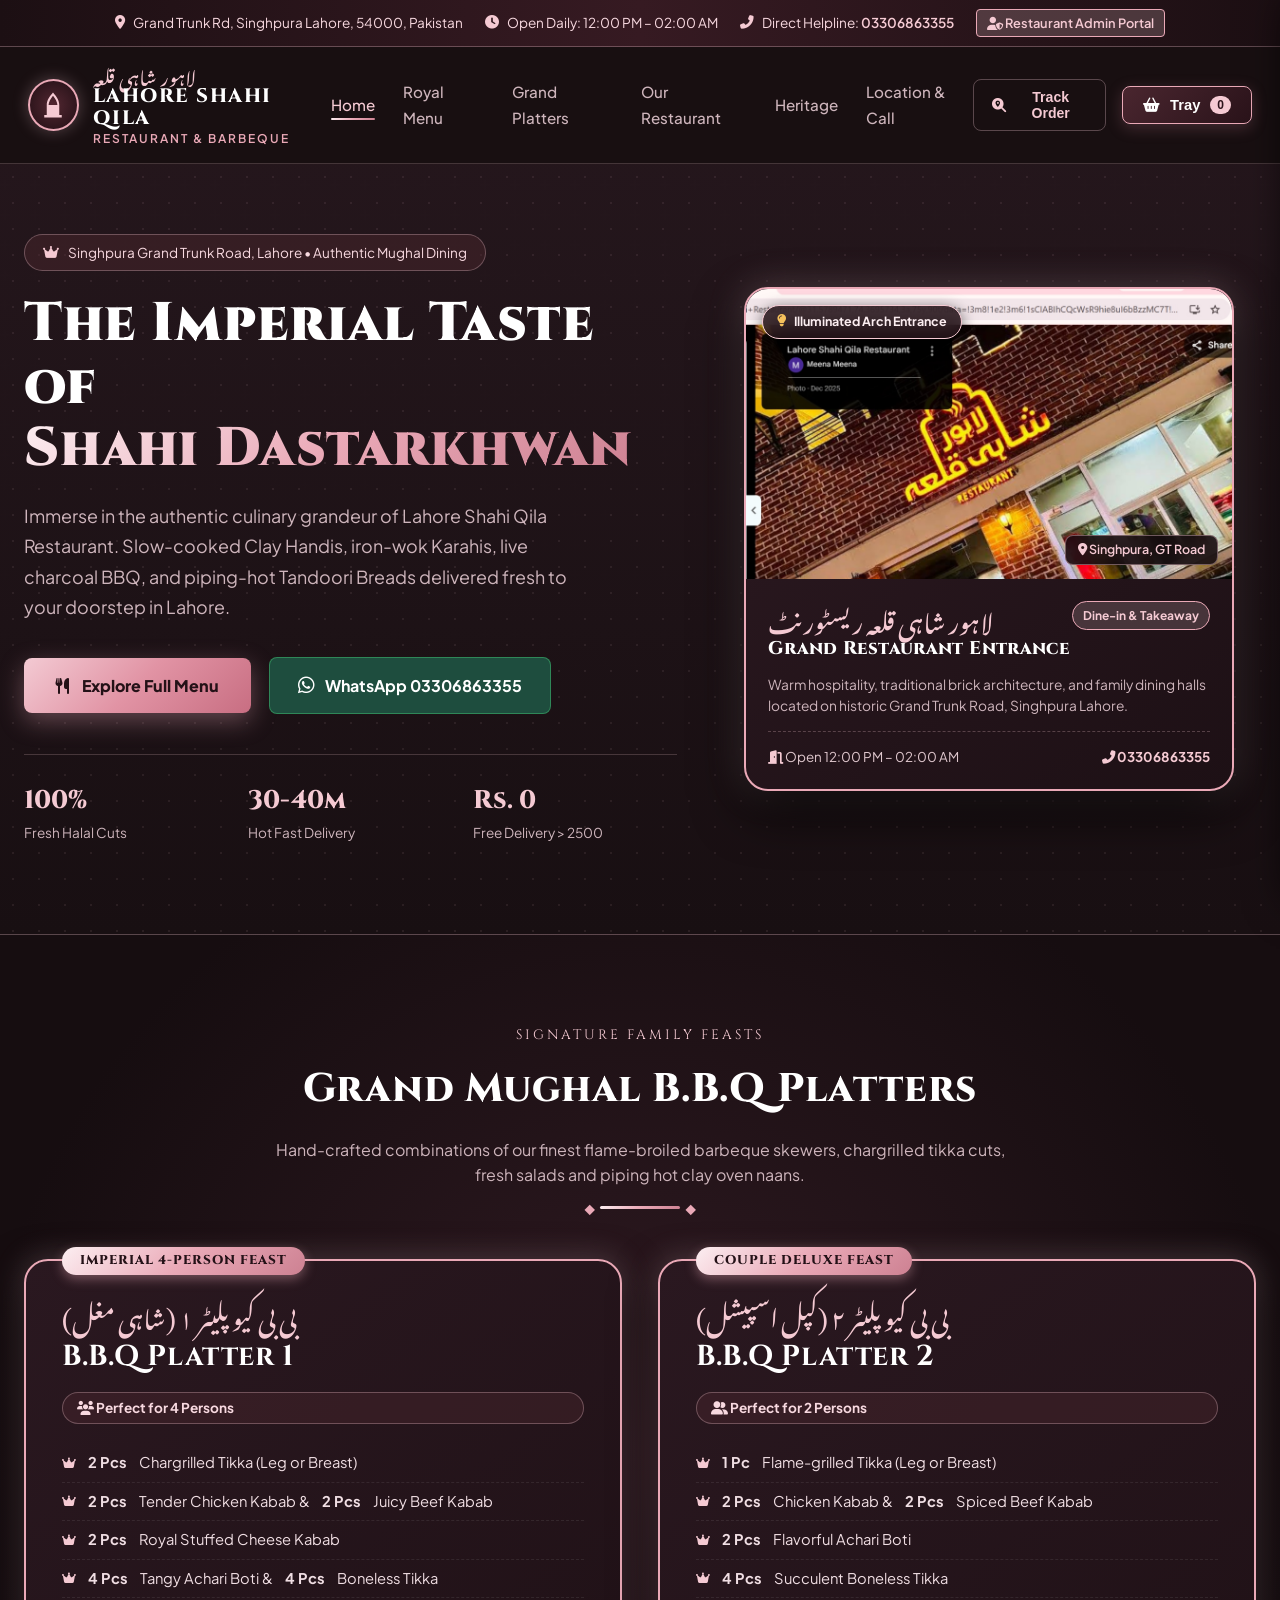
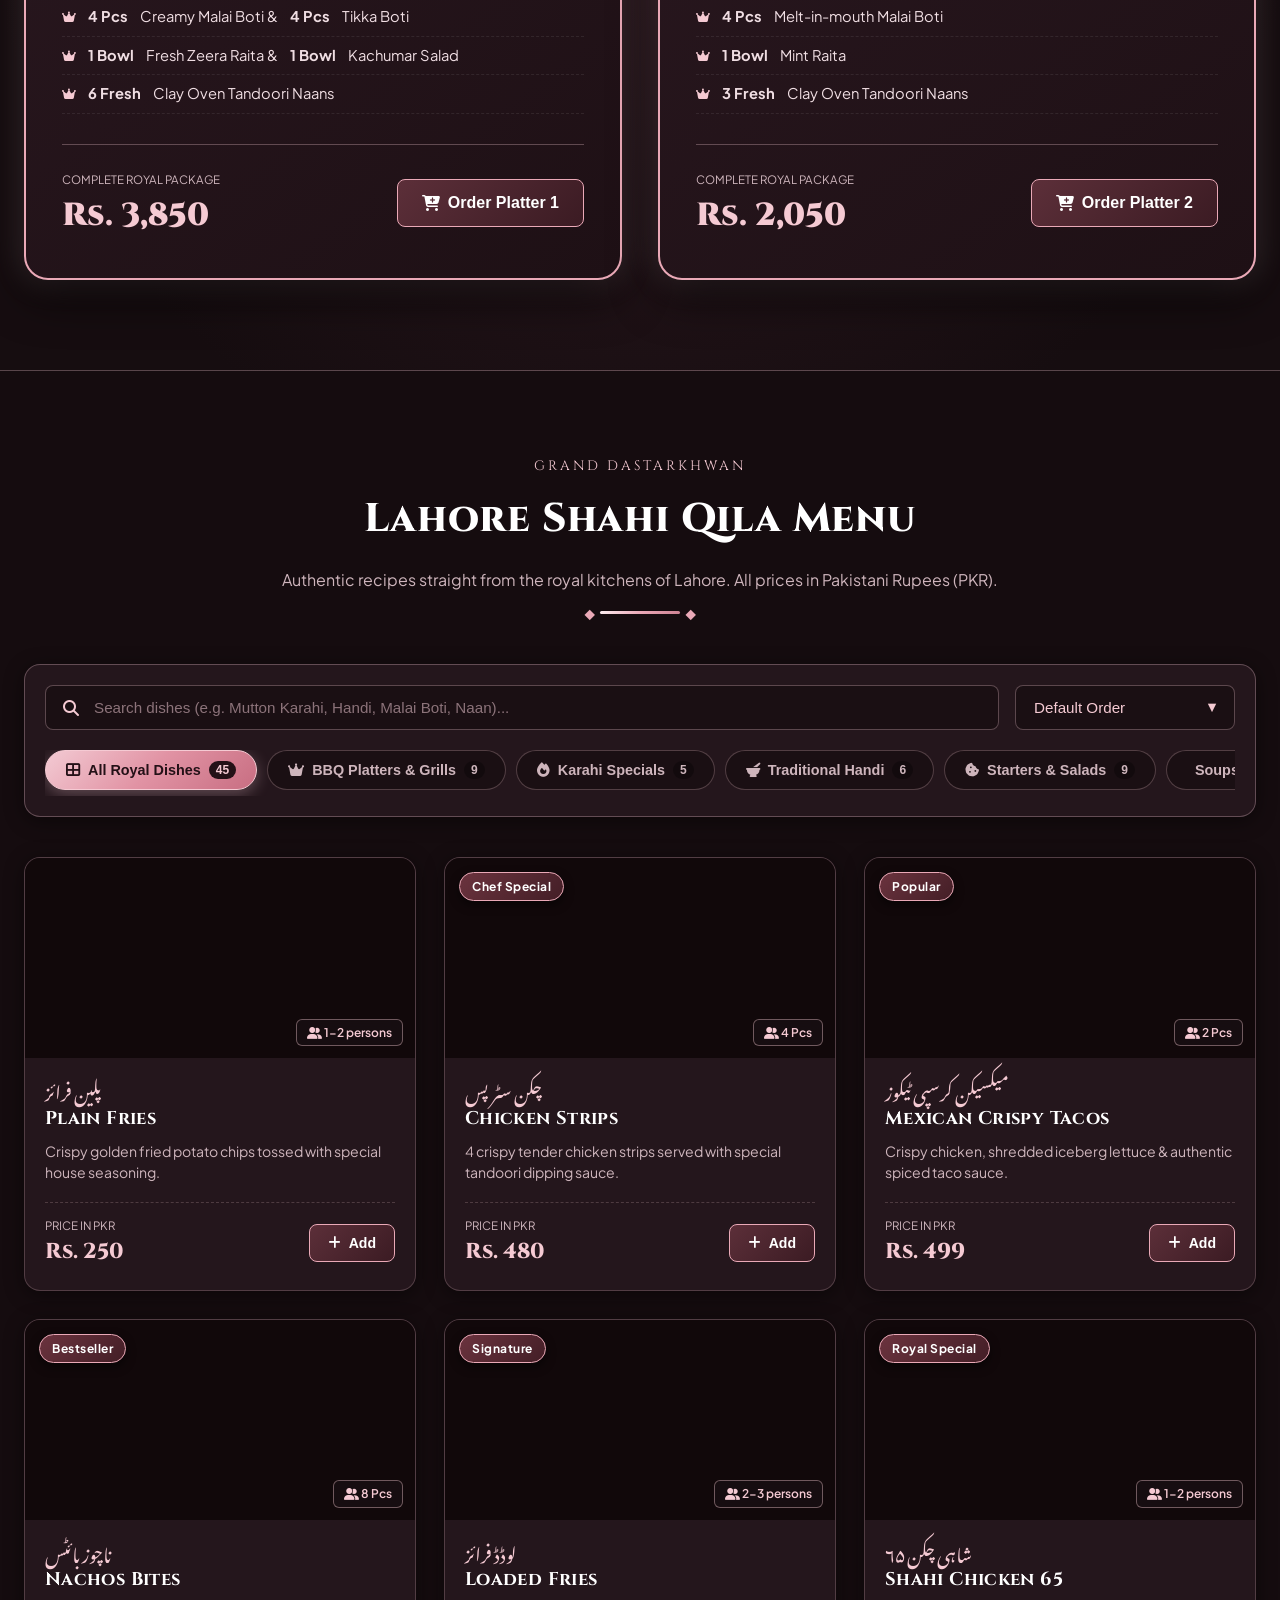
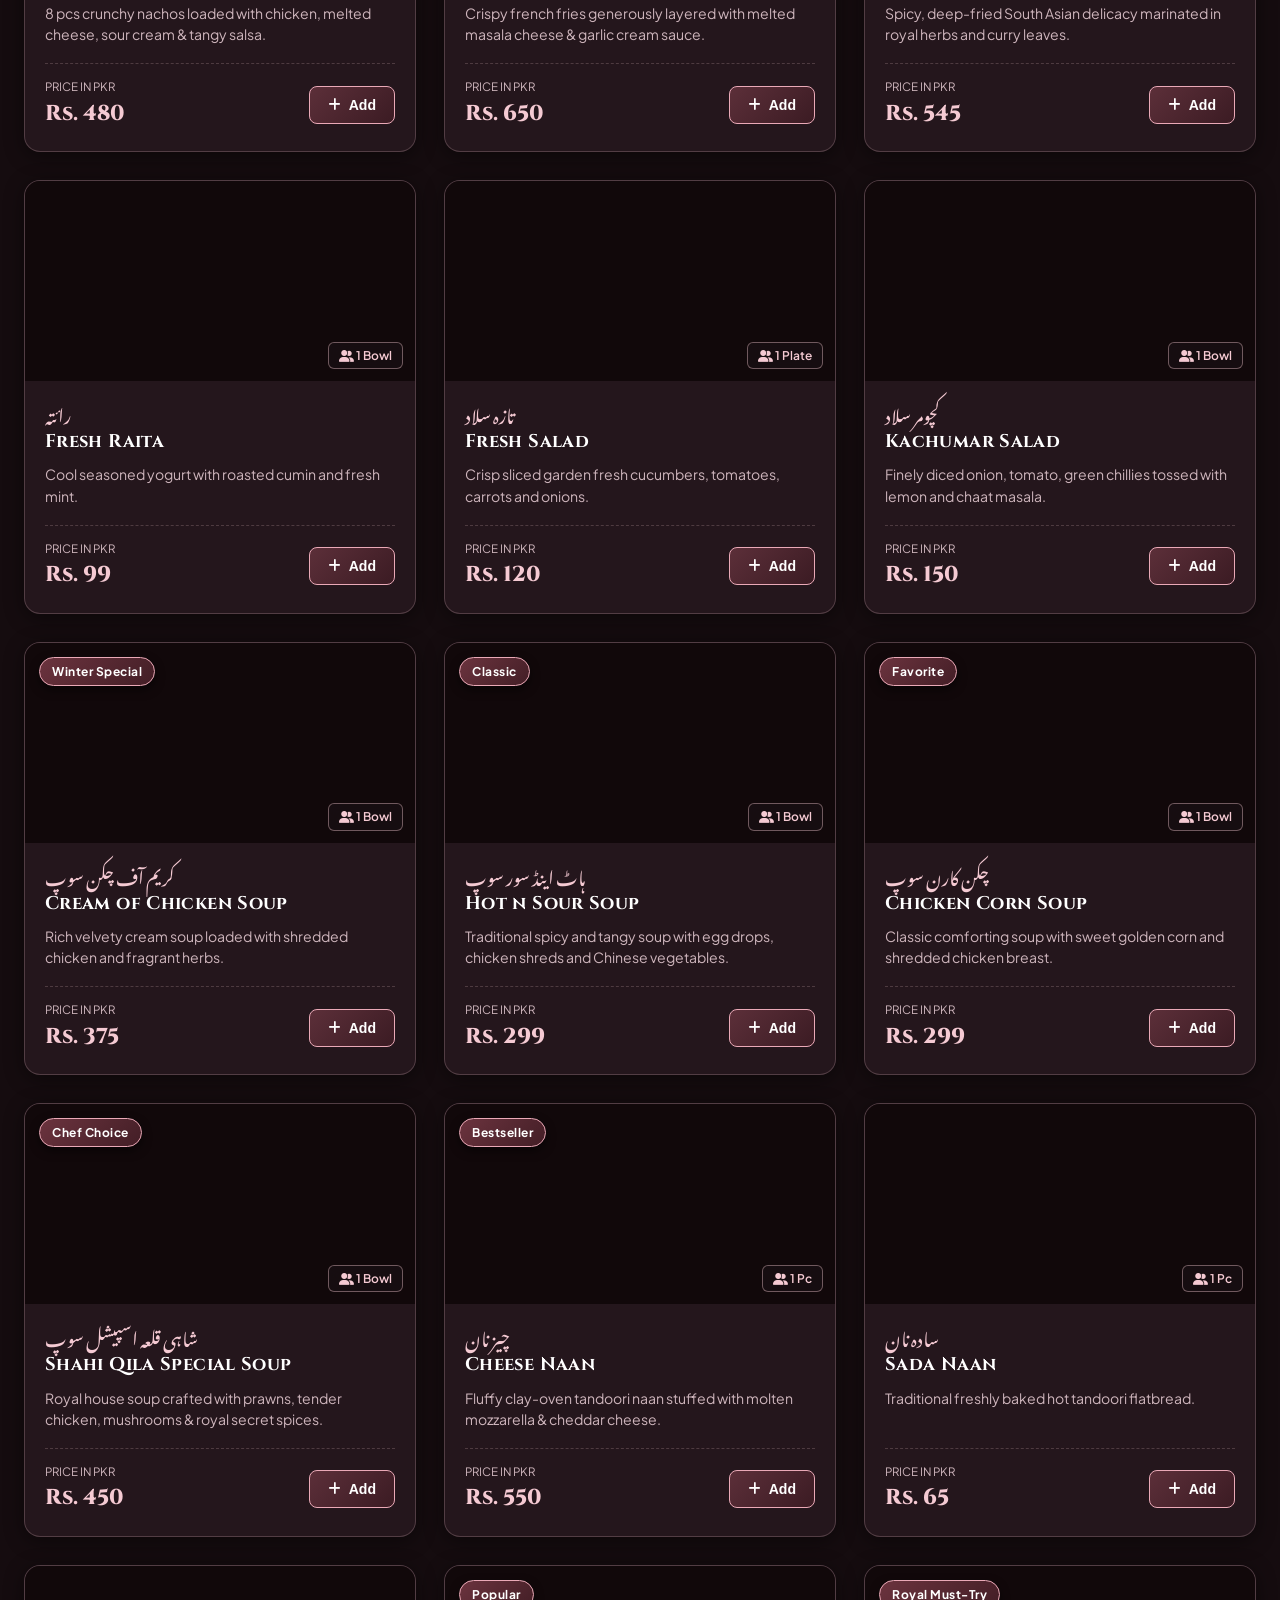
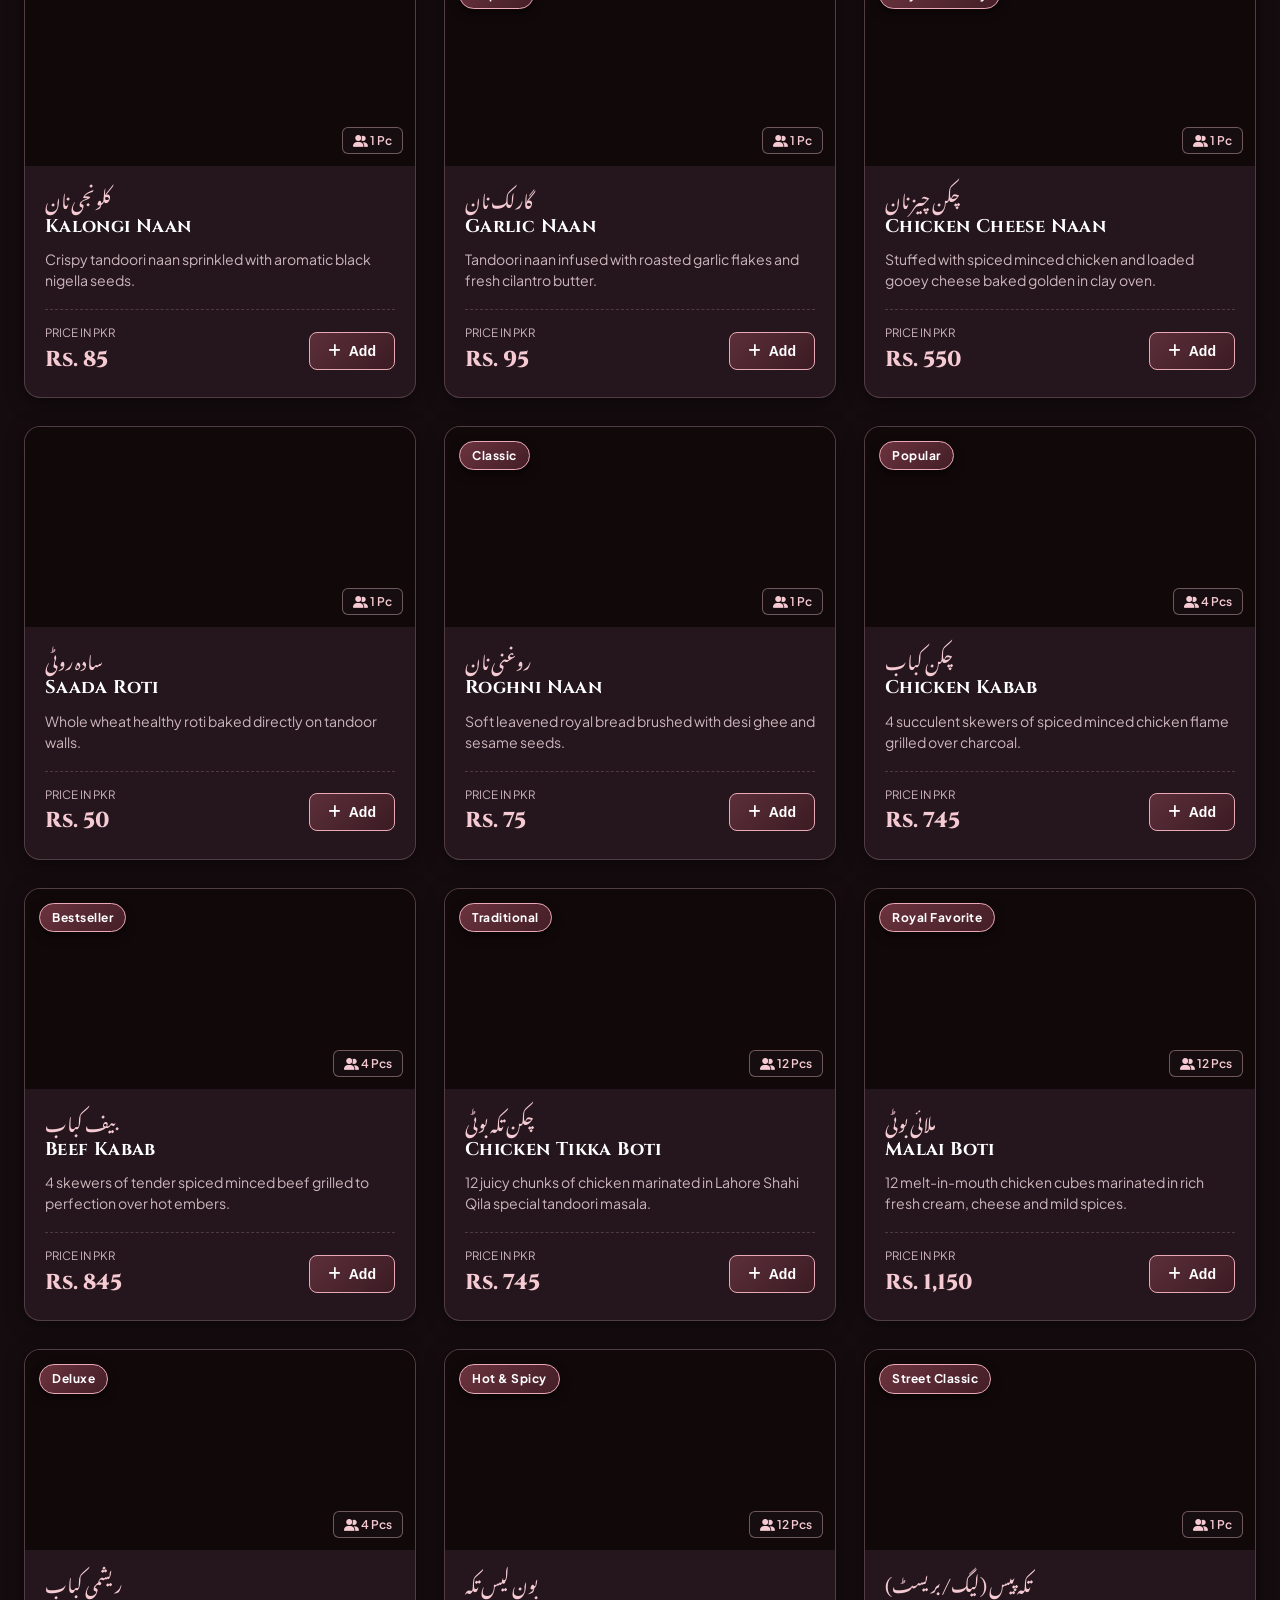
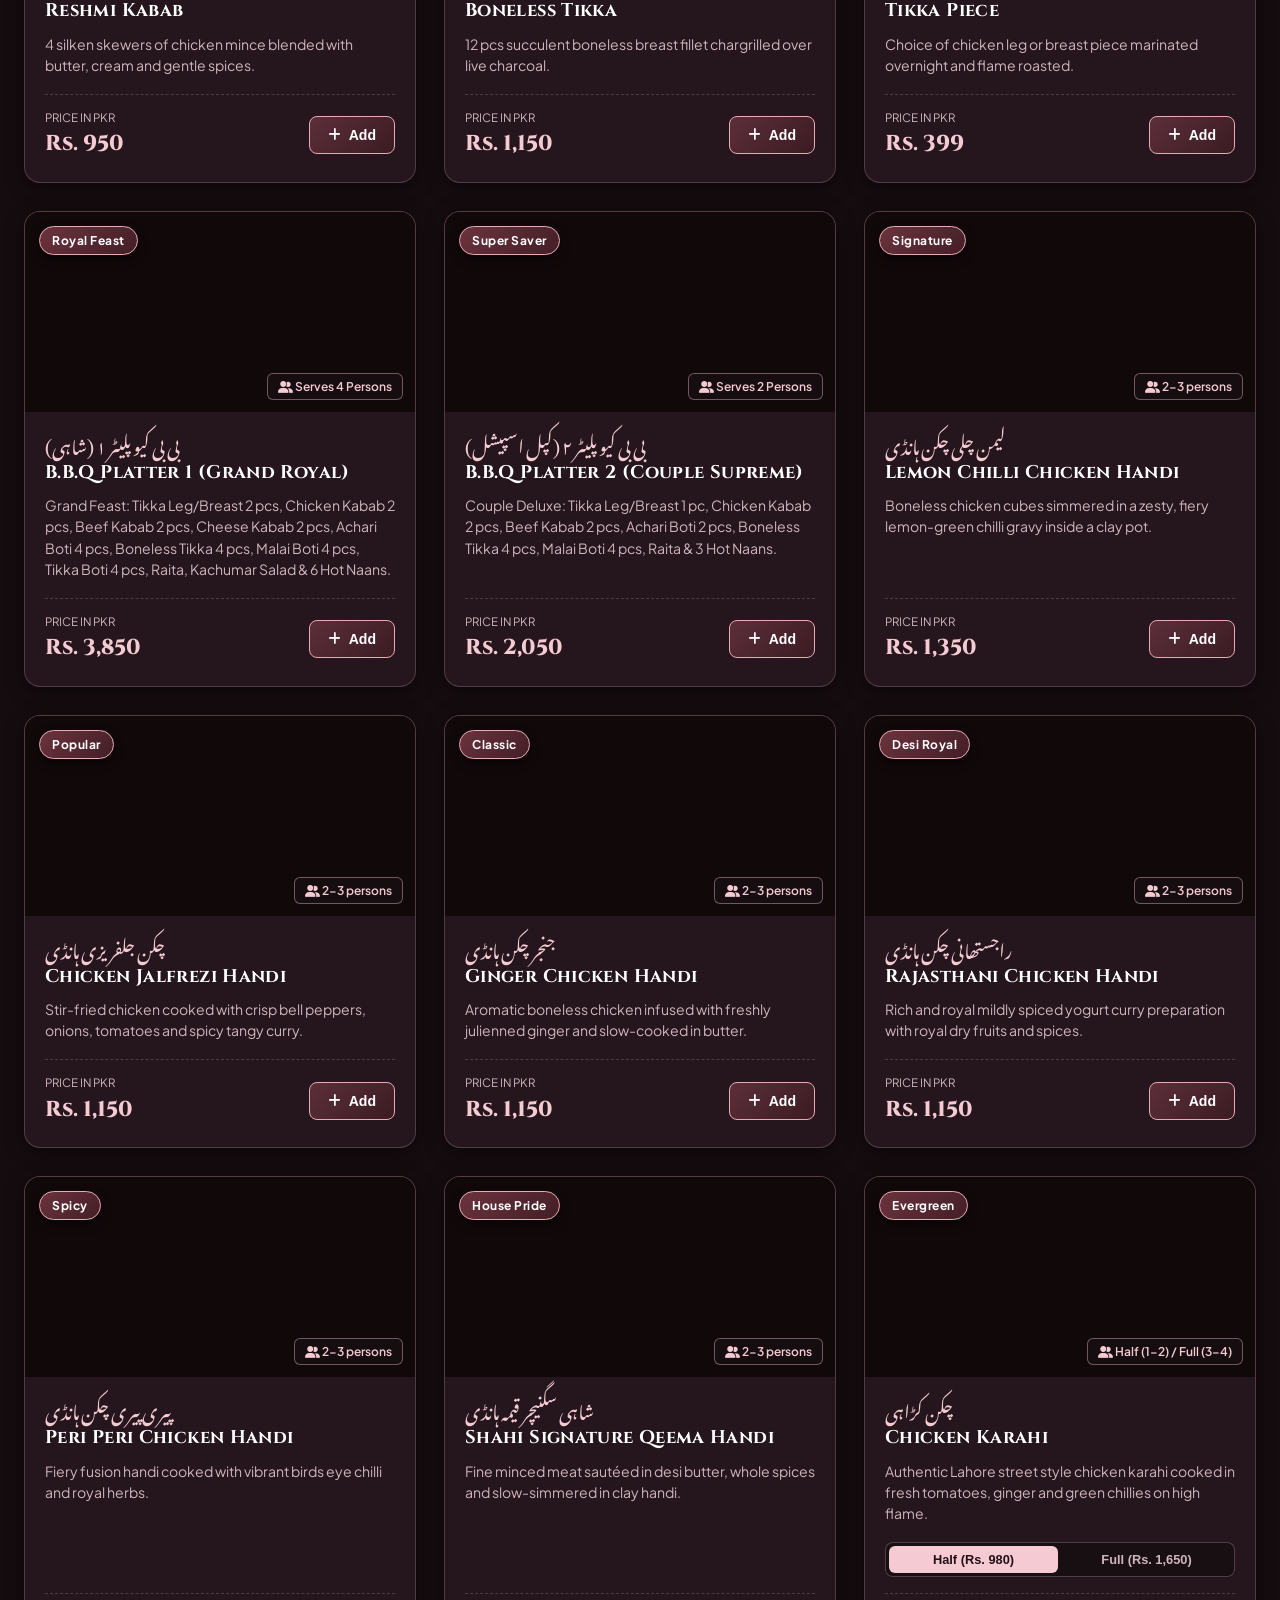
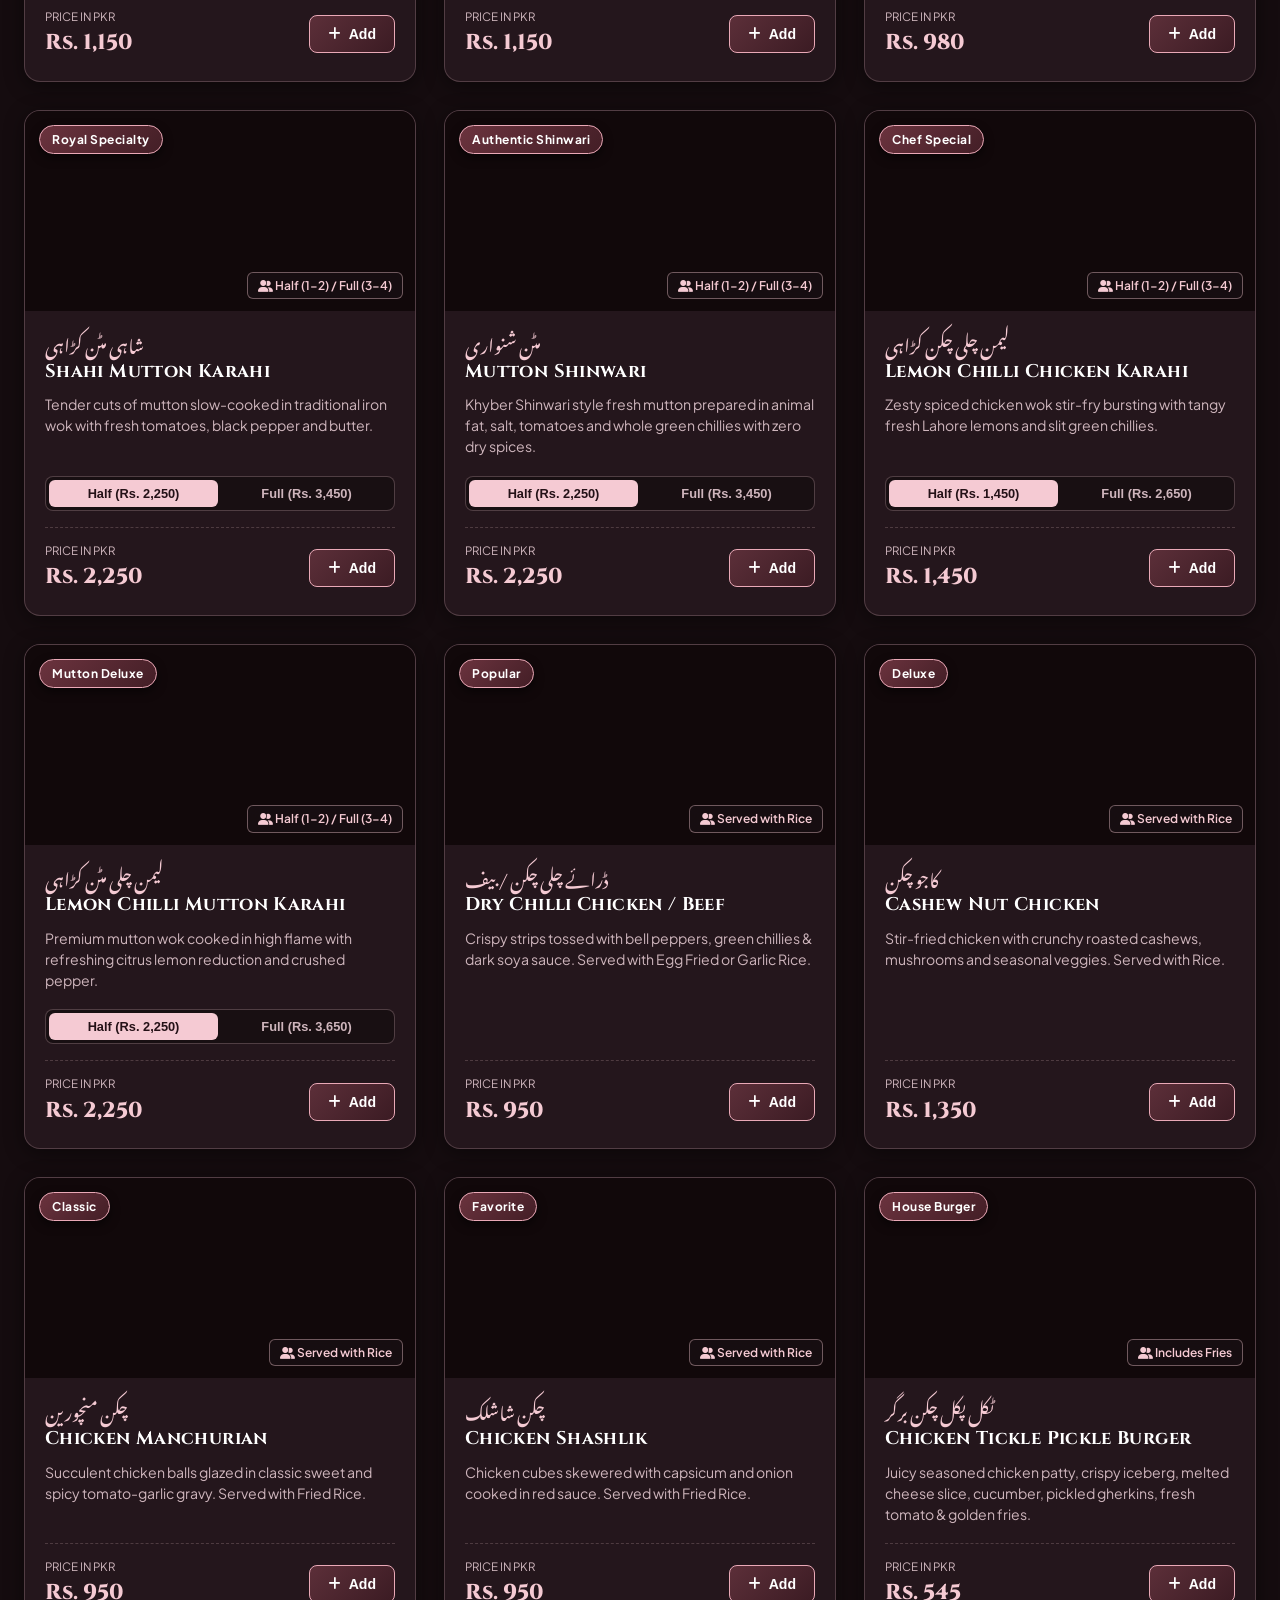
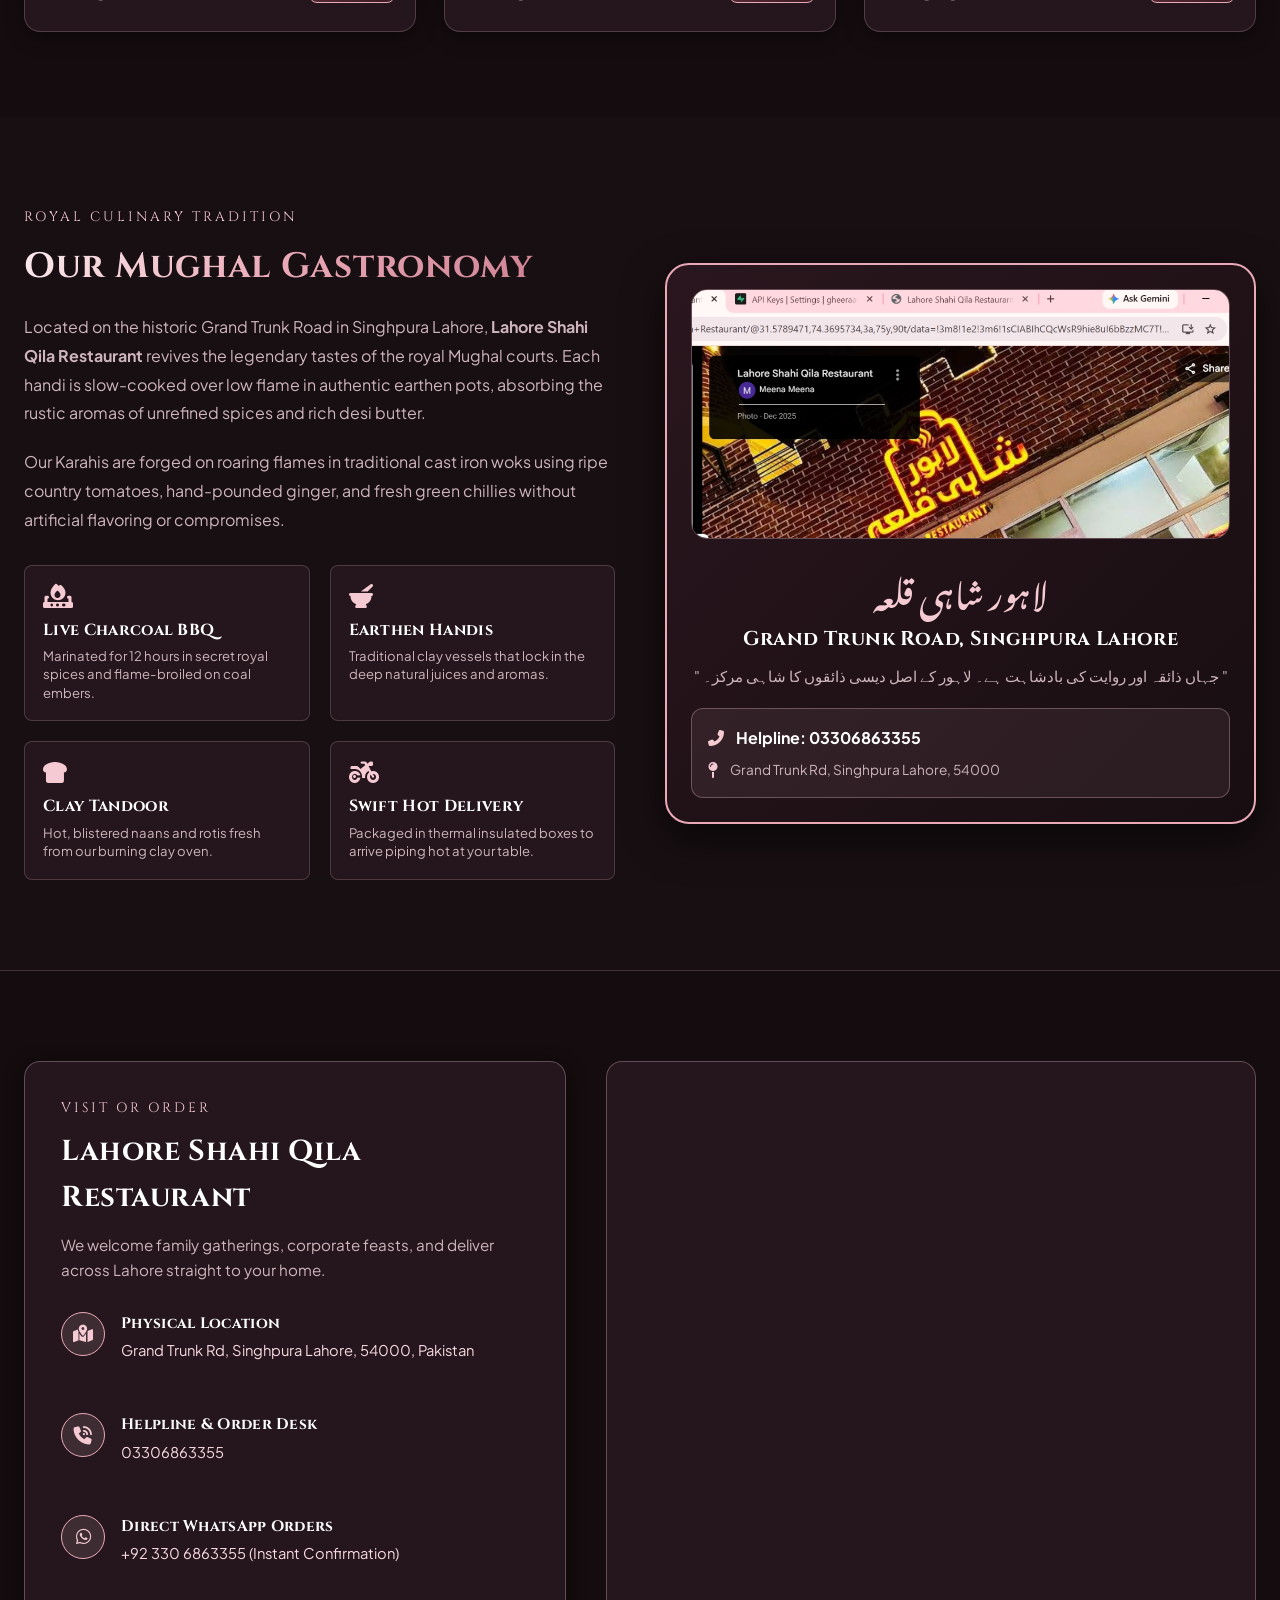
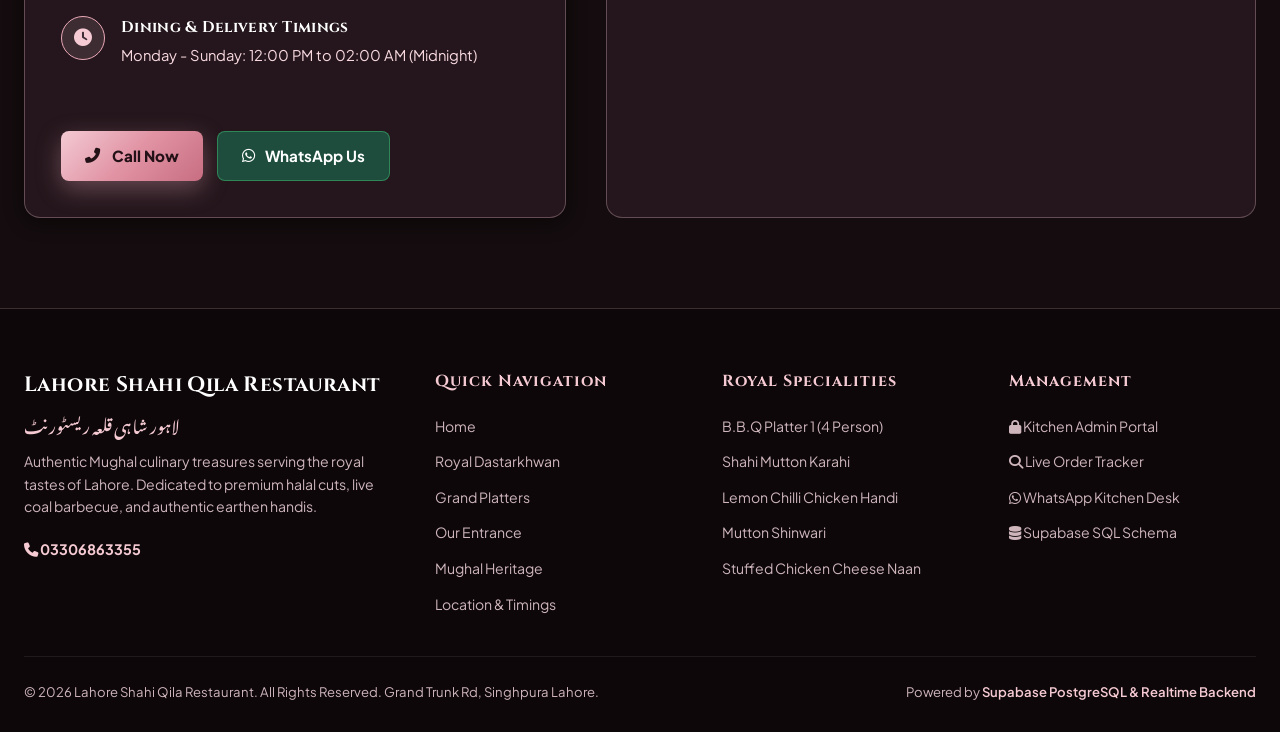
==== index.html @ 6d4c25e6 "first commit" ====
<!DOCTYPE html>
<html lang="en">
<head>
    <meta charset="UTF-8">
    <meta name="viewport" content="width=device-width, initial-scale=1.0">
    <title>Lahore Shahi Qila Restaurant | لاہور شاہی قلعہ | Authentic Royal Dining & Online Ordering</title>
    <meta name="description" content="Experience the royal taste of Mughal culinary heritage at Lahore Shahi Qila Restaurant. Charcoal BBQ, Traditional Clay Handi, Karahi, Tandoori Naan & Platters. Order online now for fast delivery in Lahore.">
    
    <!-- Google Fonts & FontAwesome -->
    <link rel="preconnect" href="https://fonts.googleapis.com">
    <link rel="preconnect" href="https://fonts.gstatic.com" crossorigin>
    <link rel="stylesheet" href="https://cdnjs.cloudflare.com/ajax/libs/font-awesome/6.4.0/css/all.min.css">
    
    <!-- Custom Pastel Rosey Pink & Warm Brown Stylesheet -->
    <link rel="stylesheet" href="css/style.css">
</head>
<body>

    <!-- TOP NOTICE BAR -->
    <div class="top-notice-bar">
        <div class="top-notice-content">
            <div class="top-notice-item">
                <i class="fas fa-map-marker-alt" style="color:var(--pink-pastel);"></i>
                <span>Grand Trunk Rd, Singhpura Lahore, 54000, Pakistan</span>
            </div>
            <div class="top-notice-item">
                <i class="fas fa-clock" style="color:var(--pink-pastel);"></i>
                <span>Open Daily: 12:00 PM – 02:00 AM</span>
            </div>
            <div class="top-notice-item">
                <i class="fas fa-phone-alt" style="color:var(--pink-pastel);"></i>
                <span>Direct Helpline: <a href="tel:03306863355">03306863355</a></span>
            </div>
            <div class="top-notice-item">
                <a href="admin.html" style="background: rgba(245,202,211,0.2); padding: 3px 10px; border-radius: 4px; border: 1px solid var(--rose-gold); font-size: 0.8rem;">
                    <i class="fas fa-user-shield"></i> Restaurant Admin Portal
                </a>
            </div>
        </div>
    </div>

    <!-- NAVIGATION BAR -->
    <nav class="navbar" id="navbar">
        <div class="nav-container">
            <a href="index.html" class="brand-wrapper">
                <div class="brand-crest">
                    <svg viewBox="0 0 24 24">
                        <path d="M12 2C9.5 5 7 8 7 12V20H17V12C17 8 14.5 5 12 2ZM12 4.5C13.8 6.8 15.5 9.3 15.5 12H8.5C8.5 9.3 10.2 6.8 12 4.5ZM5 20V22H19V20H5Z"/>
                    </svg>
                </div>
                <div class="brand-text-block">
                    <span class="brand-urdu">لاہور شاہی قلعہ</span>
                    <span class="brand-title">Lahore Shahi Qila</span>
                    <span class="brand-subtitle">Restaurant & Barbeque</span>
                </div>
            </a>

            <ul class="nav-menu">
                <li><a href="#hero" class="nav-link active">Home</a></li>
                <li><a href="#menu" class="nav-link">Royal Menu</a></li>
                <li><a href="#platters" class="nav-link">Grand Platters</a></li>
                <li><a href="#entrance" class="nav-link">Our Restaurant</a></li>
                <li><a href="#about" class="nav-link">Heritage</a></li>
                <li><a href="#contact" class="nav-link">Location & Call</a></li>
            </ul>

            <div class="nav-actions">
                <button type="button" class="btn-track" id="trackNavBtn">
                    <i class="fas fa-search-location"></i> Track Order
                </button>
                <button type="button" class="cart-nav-btn" id="cartNavBtn">
                    <i class="fas fa-shopping-basket"></i>
                    <span>Tray</span>
                    <span class="cart-count-pill" id="cartNavCount">0</span>
                </button>
            </div>
        </div>
    </nav>

    <!-- HERO SECTION -->
    <header class="hero-section" id="hero">
        <div class="hero-background-art"></div>
        <div class="hero-container">
            <div class="hero-content">
                <div class="hero-badge-tag">
                    <i class="fas fa-crown"></i>
                    <span>Singhpura Grand Trunk Road, Lahore • Authentic Mughal Dining</span>
                </div>
                <h1 class="hero-title">
                    The Imperial Taste of <br>
                    <span class="rosey-text">Shahi Dastarkhwan</span>
                </h1>
                <p class="hero-subtitle">
                    Immerse in the authentic culinary grandeur of Lahore Shahi Qila Restaurant. Slow-cooked Clay Handis, iron-wok Karahis, live charcoal BBQ, and piping-hot Tandoori Breads delivered fresh to your doorstep in Lahore.
                </p>

                <div class="hero-cta-group">
                    <a href="#menu" class="btn-primary-rosey">
                        <i class="fas fa-utensils"></i> Explore Full Menu
                    </a>
                    <a href="https://wa.me/923306863355?text=Hello%20Lahore%20Shahi%20Qila%20Restaurant!%20I%20would%20like%20to%20place%20an%20order." target="_blank" class="btn-whatsapp-direct">
                        <i class="fab fa-whatsapp" style="font-size:1.2rem;"></i> WhatsApp 03306863355
                    </a>
                </div>

                <div class="hero-highlights-row">
                    <div class="highlight-box">
                        <span class="highlight-number">100%</span>
                        <span class="highlight-label">Fresh Halal Cuts</span>
                    </div>
                    <div class="highlight-box">
                        <span class="highlight-number">30-40m</span>
                        <span class="highlight-label">Hot Fast Delivery</span>
                    </div>
                    <div class="highlight-box">
                        <span class="highlight-number">Rs. 0</span>
                        <span class="highlight-label">Free Delivery &gt; 2500</span>
                    </div>
                </div>
            </div>

            <!-- ENTRANCE SHOWCASE CARD -->
            <div class="hero-visual" id="entrance">
                <div class="entrance-showcase-card">
                    <div class="entrance-photo-wrapper">
                        <!-- User's actual entrance reference photo with the glowing neon arch -->
                        <img src="assets/images/restaurant-entrance.jpg" alt="Lahore Shahi Qila Restaurant Entrance at Grand Trunk Rd Singhpura" loading="eager">
                        <div class="entrance-neon-badge">
                            <i class="fas fa-lightbulb"></i>
                            <span>Illuminated Arch Entrance</span>
                        </div>
                        <div class="entrance-location-tag">
                            <i class="fas fa-map-marker-alt"></i> Singhpura, GT Road
                        </div>
                    </div>

                    <div class="entrance-card-body">
                        <div class="entrance-header-row">
                            <div>
                                <div class="entrance-urdu">لاہور شاہی قلعہ ریسٹورنٹ</div>
                                <h3 class="entrance-title-en">Grand Restaurant Entrance</h3>
                            </div>
                            <span style="background:rgba(245,202,211,0.18); color:var(--pink-pastel); border:1px solid var(--rose-gold); padding:4px 10px; border-radius:20px; font-size:0.75rem; font-weight:700;">
                                Dine-in & Takeaway
                            </span>
                        </div>

                        <p style="font-size:0.86rem; color:var(--text-muted); line-height:1.5; margin-bottom:14px;">
                            Warm hospitality, traditional brick architecture, and family dining halls located on historic Grand Trunk Road, Singhpura Lahore.
                        </p>

                        <div class="entrance-meta-row">
                            <span><i class="fas fa-door-open" style="color:var(--pink-pastel);"></i> Open 12:00 PM – 02:00 AM</span>
                            <span style="color:var(--pink-pastel); font-weight:700;"><i class="fas fa-phone-alt"></i> 03306863355</span>
                        </div>
                    </div>
                </div>
            </div>
        </div>
    </header>

    <!-- ROYAL PLATTERS SHOWCASE SECTION -->
    <section class="platters-showcase-section" id="platters">
        <div class="platters-container">
            <div class="section-header">
                <span class="section-tag">Signature Family Feasts</span>
                <h2 class="section-title">Grand Mughal B.B.Q Platters</h2>
                <p class="section-desc">Hand-crafted combinations of our finest flame-broiled barbeque skewers, chargrilled tikka cuts, fresh salads and piping hot clay oven naans.</p>
                <div class="rosey-divider"></div>
            </div>

            <div class="platters-grid">
                <!-- Platter 1: 4 Persons -->
                <div class="platter-card-grand">
                    <span class="platter-tag-rosey">Imperial 4-Person Feast</span>
                    <div class="platter-urdu">بی بی کیو پلیٹر ۱ (شاہی مغل)</div>
                    <h3 class="platter-title">B.B.Q Platter 1</h3>
                    <span class="platter-serves-badge"><i class="fas fa-users"></i> Perfect for 4 Persons</span>

                    <ul class="platter-breakdown-list">
                        <li><i class="fas fa-crown"></i> <strong>2 Pcs</strong> Chargrilled Tikka (Leg or Breast)</li>
                        <li><i class="fas fa-crown"></i> <strong>2 Pcs</strong> Tender Chicken Kabab & <strong>2 Pcs</strong> Juicy Beef Kabab</li>
                        <li><i class="fas fa-crown"></i> <strong>2 Pcs</strong> Royal Stuffed Cheese Kabab</li>
                        <li><i class="fas fa-crown"></i> <strong>4 Pcs</strong> Tangy Achari Boti & <strong>4 Pcs</strong> Boneless Tikka</li>
                        <li><i class="fas fa-crown"></i> <strong>4 Pcs</strong> Creamy Malai Boti & <strong>4 Pcs</strong> Tikka Boti</li>
                        <li><i class="fas fa-crown"></i> <strong>1 Bowl</strong> Fresh Zeera Raita & <strong>1 Bowl</strong> Kachumar Salad</li>
                        <li><i class="fas fa-crown"></i> <strong>6 Fresh</strong> Clay Oven Tandoori Naans</li>
                    </ul>

                    <div class="platter-footer">
                        <div>
                            <span class="price-label">Complete Royal Package</span>
                            <div class="platter-price-large">Rs. 3,850</div>
                        </div>
                        <button type="button" class="btn-add-cart" data-id="28" style="padding:14px 24px; font-size:1rem;">
                            <i class="fas fa-cart-plus"></i> Order Platter 1
                        </button>
                    </div>
                </div>

                <!-- Platter 2: 2 Persons -->
                <div class="platter-card-grand">
                    <span class="platter-tag-rosey">Couple Deluxe Feast</span>
                    <div class="platter-urdu">بی بی کیو پلیٹر ۲ (کپل اسپیشل)</div>
                    <h3 class="platter-title">B.B.Q Platter 2</h3>
                    <span class="platter-serves-badge"><i class="fas fa-user-friends"></i> Perfect for 2 Persons</span>

                    <ul class="platter-breakdown-list">
                        <li><i class="fas fa-crown"></i> <strong>1 Pc</strong> Flame-grilled Tikka (Leg or Breast)</li>
                        <li><i class="fas fa-crown"></i> <strong>2 Pcs</strong> Chicken Kabab & <strong>2 Pcs</strong> Spiced Beef Kabab</li>
                        <li><i class="fas fa-crown"></i> <strong>2 Pcs</strong> Flavorful Achari Boti</li>
                        <li><i class="fas fa-crown"></i> <strong>4 Pcs</strong> Succulent Boneless Tikka</li>
                        <li><i class="fas fa-crown"></i> <strong>4 Pcs</strong> Melt-in-mouth Malai Boti</li>
                        <li><i class="fas fa-crown"></i> <strong>1 Bowl</strong> Mint Raita</li>
                        <li><i class="fas fa-crown"></i> <strong>3 Fresh</strong> Clay Oven Tandoori Naans</li>
                    </ul>

                    <div class="platter-footer">
                        <div>
                            <span class="price-label">Complete Royal Package</span>
                            <div class="platter-price-large">Rs. 2,050</div>
                        </div>
                        <button type="button" class="btn-add-cart" data-id="29" style="padding:14px 24px; font-size:1rem;">
                            <i class="fas fa-cart-plus"></i> Order Platter 2
                        </button>
                    </div>
                </div>
            </div>
        </div>
    </section>

    <!-- FULL FOOD MENU EXPLORER -->
    <section class="menu-section" id="menu">
        <div class="menu-container">
            <div class="section-header">
                <span class="section-tag">Grand Dastarkhwan</span>
                <h2 class="section-title">Lahore Shahi Qila Menu</h2>
                <p class="section-desc">Authentic recipes straight from the royal kitchens of Lahore. All prices in Pakistani Rupees (PKR).</p>
                <div class="rosey-divider"></div>
            </div>

            <!-- Controls: Search, Sort & Filters -->
            <div class="menu-controls-wrapper">
                <div class="search-and-sort">
                    <div class="search-input-box">
                        <i class="fas fa-search"></i>
                        <input type="text" id="searchMenuInput" placeholder="Search dishes (e.g. Mutton Karahi, Handi, Malai Boti, Naan)...">
                    </div>
                    <div class="sort-select-box">
                        <select id="sortMenuSelect">
                            <option value="default">Default Order</option>
                            <option value="featured">Featured & Chef Specials</option>
                            <option value="price-low">Price: Low to High (PKR)</option>
                            <option value="price-high">Price: High to Low (PKR)</option>
                        </select>
                    </div>
                </div>

                <!-- Category Tabs with live dish counters -->
                <div class="category-tabs-bar">
                    <button type="button" class="category-tab-btn active" data-category="all">
                        <i class="fas fa-th-large"></i> All Royal Dishes <span class="badge-counter">45</span>
                    </button>
                    <button type="button" class="category-tab-btn" data-category="platters">
                        <i class="fas fa-crown"></i> BBQ Platters & Grills <span class="badge-counter">9</span>
                    </button>
                    <button type="button" class="category-tab-btn" data-category="karahi">
                        <i class="fas fa-fire"></i> Karahi Specials <span class="badge-counter">5</span>
                    </button>
                    <button type="button" class="category-tab-btn" data-category="handi">
                        <i class="fas fa-mortar-pestle"></i> Traditional Handi <span class="badge-counter">6</span>
                    </button>
                    <button type="button" class="category-tab-btn" data-category="starters">
                        <i class="fas fa-cookie-bite"></i> Starters & Salads <span class="badge-counter">9</span>
                    </button>
                    <button type="button" class="category-tab-btn" data-category="soup">
                        <i class="fas fa-bowl-hot"></i> Soups <span class="badge-counter">4</span>
                    </button>
                    <button type="button" class="category-tab-btn" data-category="tandoor">
                        <i class="fas fa-bread-slice"></i> Clay Tandoor Naan <span class="badge-counter">7</span>
                    </button>
                    <button type="button" class="category-tab-btn" data-category="chinese">
                        <i class="fas fa-drumstick-bite"></i> Chinese Delicacies <span class="badge-counter">4</span>
                    </button>
                    <button type="button" class="category-tab-btn" data-category="burgers">
                        <i class="fas fa-hamburger"></i> Burger's Hub <span class="badge-counter">1</span>
                    </button>
                </div>
            </div>

            <!-- Dynamic Dishes Grid -->
            <div class="menu-dishes-grid" id="dishesGrid">
                <!-- Injected via JavaScript from Supabase / Data Layer -->
            </div>
        </div>
    </section>

    <!-- HERITAGE & STORY SECTION -->
    <section class="about-section" id="about">
        <div class="about-container">
            <div class="about-content">
                <span class="section-tag">Royal Culinary Tradition</span>
                <h3 class="rosey-text">Our Mughal Gastronomy</h3>
                <p>Located on the historic Grand Trunk Road in Singhpura Lahore, <strong>Lahore Shahi Qila Restaurant</strong> revives the legendary tastes of the royal Mughal courts. Each handi is slow-cooked over low flame in authentic earthen pots, absorbing the rustic aromas of unrefined spices and rich desi butter.</p>
                <p>Our Karahis are forged on roaring flames in traditional cast iron woks using ripe country tomatoes, hand-pounded ginger, and fresh green chillies without artificial flavoring or compromises.</p>

                <div class="heritage-features">
                    <div class="heritage-feature-item">
                        <i class="fas fa-fire-burner"></i>
                        <h4>Live Charcoal BBQ</h4>
                        <p>Marinated for 12 hours in secret royal spices and flame-broiled on coal embers.</p>
                    </div>
                    <div class="heritage-feature-item">
                        <i class="fas fa-mortar-pestle"></i>
                        <h4>Earthen Handis</h4>
                        <p>Traditional clay vessels that lock in the deep natural juices and aromas.</p>
                    </div>
                    <div class="heritage-feature-item">
                        <i class="fas fa-bread-slice"></i>
                        <h4>Clay Tandoor</h4>
                        <p>Hot, blistered naans and rotis fresh from our burning clay oven.</p>
                    </div>
                    <div class="heritage-feature-item">
                        <i class="fas fa-motorcycle"></i>
                        <h4>Swift Hot Delivery</h4>
                        <p>Packaged in thermal insulated boxes to arrive piping hot at your table.</p>
                    </div>
                </div>
            </div>

            <div class="about-visual-card">
                <div class="about-entrance-preview">
                    <img src="assets/images/restaurant-entrance.jpg" alt="Lahore Shahi Qila Restaurant Physical Entrance">
                </div>
                <div class="urdu-font" style="font-size:2.2rem; color:var(--pink-pastel); margin-bottom:8px;">لاہور شاہی قلعہ</div>
                <h4 style="font-family:'Cinzel',serif; color:#FFF; font-size:1.25rem; margin-bottom:10px;">Grand Trunk Road, Singhpura Lahore</h4>
                <p style="color:var(--text-muted); font-size:0.92rem; line-height:1.6; margin-bottom:20px;">" جہاں ذائقہ اور روایت کی بادشاہت ہے۔ لاہور کے اصل دیسی ذائقوں کا شاہی مرکز۔ "</p>
                
                <div style="background:rgba(245,202,211,0.08); border:1px solid var(--royal-border); border-radius:12px; padding:16px; text-align:left;">
                    <div style="display:flex; align-items:center; gap:12px; margin-bottom:8px;">
                        <i class="fas fa-phone-alt" style="color:var(--pink-pastel);"></i>
                        <span style="color:#FFF; font-weight:700;">Helpline: 03306863355</span>
                    </div>
                    <div style="display:flex; align-items:center; gap:12px;">
                        <i class="fas fa-map-pin" style="color:var(--pink-pastel);"></i>
                        <span style="color:var(--text-muted); font-size:0.85rem;">Grand Trunk Rd, Singhpura Lahore, 54000</span>
                    </div>
                </div>
            </div>
        </div>
    </section>

    <!-- LOCATION & CONTACT SECTION -->
    <section class="contact-section" id="contact">
        <div class="contact-container">
            <div class="contact-info-card">
                <span class="section-tag">Visit or Order</span>
                <h3>Lahore Shahi Qila Restaurant</h3>
                <p>We welcome family gatherings, corporate feasts, and deliver across Lahore straight to your home.</p>

                <div class="contact-items-list">
                    <div class="contact-item-row">
                        <div class="contact-icon-bubble">
                            <i class="fas fa-map-marked-alt"></i>
                        </div>
                        <div class="contact-item-content">
                            <h4>Physical Location</h4>
                            <p>Grand Trunk Rd, Singhpura Lahore, 54000, Pakistan</p>
                        </div>
                    </div>

                    <div class="contact-item-row">
                        <div class="contact-icon-bubble">
                            <i class="fas fa-phone-volume"></i>
                        </div>
                        <div class="contact-item-content">
                            <h4>Helpline & Order Desk</h4>
                            <p><a href="tel:03306863355">03306863355</a></p>
                        </div>
                    </div>

                    <div class="contact-item-row">
                        <div class="contact-icon-bubble">
                            <i class="fab fa-whatsapp"></i>
                        </div>
                        <div class="contact-item-content">
                            <h4>Direct WhatsApp Orders</h4>
                            <p><a href="https://wa.me/923306863355" target="_blank">+92 330 6863355 (Instant Confirmation)</a></p>
                        </div>
                    </div>

                    <div class="contact-item-row">
                        <div class="contact-icon-bubble">
                            <i class="fas fa-clock"></i>
                        </div>
                        <div class="contact-item-content">
                            <h4>Dining & Delivery Timings</h4>
                            <p>Monday - Sunday: 12:00 PM to 02:00 AM (Midnight)</p>
                        </div>
                    </div>
                </div>

                <div style="display:flex; gap:14px; flex-wrap:wrap;">
                    <a href="tel:03306863355" class="btn-primary-rosey" style="padding:12px 24px; font-size:0.95rem;">
                        <i class="fas fa-phone-alt"></i> Call Now
                    </a>
                    <a href="https://wa.me/923306863355" target="_blank" class="btn-whatsapp-direct" style="padding:12px 24px; font-size:0.95rem;">
                        <i class="fab fa-whatsapp"></i> WhatsApp Us
                    </a>
                </div>
            </div>

            <div class="map-embed-wrapper">
                <iframe 
                    title="Lahore Shahi Qila Restaurant Map"
                    src="https://maps.google.com/maps?q=Grand+Trunk+Rd,+Singhpura+Lahore,+54000,+Pakistan&t=&z=15&ie=UTF8&iwloc=&output=embed" 
                    allowfullscreen="" 
                    loading="lazy">
                </iframe>
            </div>
        </div>
    </section>

    <!-- FOOTER -->
    <footer class="site-footer">
        <div class="footer-container">
            <div class="footer-brand">
                <h4>Lahore Shahi Qila Restaurant</h4>
                <span class="urdu">لاہور شاہی قلعہ ریسٹورنٹ</span>
                <p>Authentic Mughal culinary treasures serving the royal tastes of Lahore. Dedicated to premium halal cuts, live coal barbecue, and authentic earthen handis.</p>
                <div style="color:var(--pink-pastel); font-size:0.9rem;">
                    <i class="fas fa-phone"></i> <strong>03306863355</strong>
                </div>
            </div>

            <div class="footer-col">
                <h5>Quick Navigation</h5>
                <ul>
                    <li><a href="#hero">Home</a></li>
                    <li><a href="#menu">Royal Dastarkhwan</a></li>
                    <li><a href="#platters">Grand Platters</a></li>
                    <li><a href="#entrance">Our Entrance</a></li>
                    <li><a href="#about">Mughal Heritage</a></li>
                    <li><a href="#contact">Location & Timings</a></li>
                </ul>
            </div>

            <div class="footer-col">
                <h5>Royal Specialities</h5>
                <ul>
                    <li><a href="#menu">B.B.Q Platter 1 (4 Person)</a></li>
                    <li><a href="#menu">Shahi Mutton Karahi</a></li>
                    <li><a href="#menu">Lemon Chilli Chicken Handi</a></li>
                    <li><a href="#menu">Mutton Shinwari</a></li>
                    <li><a href="#menu">Stuffed Chicken Cheese Naan</a></li>
                </ul>
            </div>

            <div class="footer-col">
                <h5>Management</h5>
                <ul>
                    <li><a href="admin.html"><i class="fas fa-lock"></i> Kitchen Admin Portal</a></li>
                    <li><a href="javascript:void(0)" onclick="document.getElementById('trackNavBtn').click()"><i class="fas fa-search"></i> Live Order Tracker</a></li>
                    <li><a href="https://wa.me/923306863355" target="_blank"><i class="fab fa-whatsapp"></i> WhatsApp Kitchen Desk</a></li>
                    <li><a href="supabase_schema.sql" download><i class="fas fa-database"></i> Supabase SQL Schema</a></li>
                </ul>
            </div>
        </div>

        <div class="footer-bottom-bar">
            <span>&copy; 2026 Lahore Shahi Qila Restaurant. All Rights Reserved. Grand Trunk Rd, Singhpura Lahore.</span>
            <span>Powered by <a href="admin.html">Supabase PostgreSQL & Realtime Backend</a></span>
        </div>
    </footer>

    <!-- MODAL OVERLAY BACKDROP -->
    <div class="modal-overlay" id="modalOverlay"></div>

    <!-- CART SLIDEOUT DRAWER -->
    <aside class="cart-drawer" id="cartDrawer">
        <div class="cart-drawer-header">
            <h3><i class="fas fa-shopping-basket" style="color:var(--pink-pastel);"></i> Your Royal Tray</h3>
            <button type="button" class="btn-close-drawer" id="closeCartBtn">
                <i class="fas fa-times"></i>
            </button>
        </div>

        <div class="cart-items-scrollable" id="cartItemsContainer"></div>

        <div class="cart-empty-view" id="cartEmptyState">
            <i class="fas fa-utensils"></i>
            <h4>Your Royal Tray is Empty</h4>
            <p>Select your favorite Karahi, Handi, BBQ, or fresh Naan from our menu above.</p>
        </div>

        <div class="cart-drawer-footer">
            <div class="bill-summary-row">
                <span>Subtotal (Dishes):</span>
                <span id="cartSubtotal">Rs. 0</span>
            </div>
            <div class="bill-summary-row">
                <span>Delivery Charges:</span>
                <span id="cartDelivery">Rs. 150</span>
            </div>
            <div class="bill-summary-row total-row">
                <span>Total Bill (PKR):</span>
                <span id="cartGrandTotal">Rs. 0</span>
            </div>

            <button type="button" class="btn-checkout-now" id="checkoutBtn" disabled>
                <span>Proceed to Checkout</span>
                <i class="fas fa-arrow-right"></i>
            </button>
        </div>
    </aside>

    <!-- FLOATING CART PILL -->
    <div class="floating-cart-pill" id="floatingCartPill" style="display:none;">
        <i class="fas fa-shopping-basket" style="font-size:1.2rem; color:var(--pink-pastel);"></i>
        <div>
            <div style="font-size:0.78rem; text-transform:uppercase; letter-spacing:1px;">Royal Tray (<span id="floatingCartCount">0</span>)</div>
            <div style="font-family:'Cinzel',serif; font-weight:800; font-size:1rem; color:var(--pink-pastel);" id="floatingCartTotal">Rs. 0</div>
        </div>
    </div>

    <!-- CHECKOUT MODAL -->
    <div class="custom-modal" id="checkoutModal">
        <div class="modal-header-royal">
            <h3><i class="fas fa-receipt" style="color:var(--pink-pastel);"></i> Complete Royal Order</h3>
            <button type="button" class="btn-close-drawer" id="closeCheckoutBtn">
                <i class="fas fa-times"></i>
            </button>
        </div>

        <form id="checkoutForm">
            <div class="modal-body">
                <div class="order-type-tabs">
                    <button type="button" class="order-type-btn active" data-type="delivery">
                        <i class="fas fa-motorcycle"></i> Home Delivery (Lahore)
                    </button>
                    <button type="button" class="order-type-btn" data-type="takeaway">
                        <i class="fas fa-store"></i> Counter Takeaway
                    </button>
                </div>

                <div class="form-group-block">
                    <label for="custName"><i class="fas fa-user"></i> Full Name *</label>
                    <input type="text" id="custName" placeholder="e.g. Ali Khan" required>
                </div>

                <div class="form-group-block">
                    <label for="custPhone"><i class="fas fa-phone"></i> Pakistani Mobile / WhatsApp Number *</label>
                    <input type="tel" id="custPhone" placeholder="e.g. 0330 6863355 or 0300 1234567" required>
                </div>

                <div class="form-group-block" id="addressGroup">
                    <label for="custAddress"><i class="fas fa-map-marker-alt"></i> Complete Delivery Address (Lahore) *</label>
                    <textarea id="custAddress" rows="2" placeholder="House/Flat #, Street #, Sector / Area in Lahore (e.g. Singhpura, GT Road, Shalimar, Dharampura, etc.)" required></textarea>
                </div>

                <label style="display:block; font-size:0.88rem; font-weight:600; color:var(--pink-pastel); margin-bottom:8px;">
                    <i class="fas fa-wallet"></i> Payment Method
                </label>
                <div class="payment-method-selector">
                    <div class="payment-option-card active" data-payment="cash">
                        <i class="fas fa-money-bill-wave" style="color:#22C55E;"></i>
                        <span>Cash on Delivery (COD)</span>
                    </div>
                    <div class="payment-option-card" data-payment="jazzcash">
                        <i class="fas fa-mobile-alt" style="color:#F59E0B;"></i>
                        <span>JazzCash</span>
                    </div>
                    <div class="payment-option-card" data-payment="easypaisa">
                        <i class="fas fa-mobile-screen-button" style="color:#22C55E;"></i>
                        <span>EasyPaisa</span>
                    </div>
                    <div class="payment-option-card" data-payment="bank">
                        <i class="fas fa-university" style="color:#60A5FA;"></i>
                        <span>Online Bank Transfer</span>
                    </div>
                </div>

                <div class="form-group-block">
                    <label for="custNotes"><i class="fas fa-pen"></i> Special Cooking / Spice Instructions (Optional)</label>
                    <input type="text" id="custNotes" placeholder="e.g. Less spicy, extra salad, make naans crisp...">
                </div>

                <div style="background:#170C10; border:1px solid rgba(245,202,211,0.2); border-radius:8px; padding:14px; margin-top:16px;">
                    <div style="font-size:0.82rem; text-transform:uppercase; color:var(--text-muted); margin-bottom:10px;">Order Bill Preview</div>
                    <div id="checkoutSummaryItems"></div>
                    <div style="display:flex; justify-content:space-between; border-top:1px dashed rgba(245,202,211,0.3); padding-top:10px; margin-top:10px; font-weight:800; color:#FFF;">
                        <span>Grand Total Payable:</span>
                        <span id="checkoutTotalAmount" style="color:var(--pink-pastel); font-family:'Cinzel',serif; font-size:1.15rem;">Rs. 0</span>
                    </div>
                </div>
            </div>

            <div class="modal-footer">
                <button type="submit" class="btn-primary-rosey" style="width:100%; justify-content:center;">
                    <i class="fas fa-check-circle"></i> Confirm & Place Royal Order
                </button>
            </div>
        </form>
    </div>

    <!-- ORDER SUCCESS CONFIRMATION MODAL -->
    <div class="custom-modal" id="successModal">
        <div class="modal-header-royal">
            <h3><i class="fas fa-crown" style="color:var(--pink-pastel);"></i> Order Confirmed!</h3>
            <button type="button" class="btn-close-drawer" id="closeSuccessBtn">
                <i class="fas fa-times"></i>
            </button>
        </div>

        <div class="modal-body">
            <div class="order-success-card">
                <div class="success-icon-crest">
                    <i class="fas fa-check"></i>
                </div>
                <h3 style="font-size:1.6rem; color:#FFF; margin-bottom:6px;">Shukriya! Your Order is Received</h3>
                <p style="color:var(--text-muted); font-size:0.95rem;">Our chefs at Lahore Shahi Qila are preparing your feast with authentic Mughlai passion.</p>
                
                <div class="order-number-pill" id="successOrderNumber">LSQ-XXXX</div>

                <div style="background:#221319; border:1px solid rgba(245,202,211,0.25); border-radius:12px; padding:18px; margin-bottom:24px; text-align:left;">
                    <h5 style="color:var(--pink-pastel); margin-bottom:8px; font-size:0.95rem;">
                        <i class="fab fa-whatsapp" style="color:#25D366;"></i> Instant WhatsApp Order Copy
                    </h5>
                    <p style="color:#E2D1D6; font-size:0.85rem; line-height:1.5;">
                        Click below to send your order bill copy directly to our kitchen desk at <strong>03306863355</strong> for priority preparation and live rider coordination!
                    </p>
                </div>

                <div style="display:flex; flex-direction:column; gap:12px;">
                    <a href="#" id="successWhatsAppBtn" target="_blank" class="btn-whatsapp-direct" style="justify-content:center; padding:14px;">
                        <i class="fab fa-whatsapp" style="font-size:1.3rem;"></i> Send Order Copy to WhatsApp (03306863355)
                    </a>
                    <button type="button" class="btn-track" id="successTrackBtn" style="justify-content:center; padding:12px;">
                        <i class="fas fa-search-location"></i> Track This Order Live
                    </button>
                </div>
            </div>
        </div>
    </div>

    <!-- TRACK ORDER MODAL -->
    <div class="custom-modal" id="trackModal">
        <div class="modal-header-royal">
            <h3><i class="fas fa-search-location" style="color:var(--pink-pastel);"></i> Live Order Status</h3>
            <button type="button" class="btn-close-drawer" id="closeTrackBtn">
                <i class="fas fa-times"></i>
            </button>
        </div>

        <div class="modal-body">
            <form id="trackForm" style="display:flex; gap:10px; margin-bottom:20px;">
                <input type="text" id="trackQueryInput" placeholder="Enter Order # (e.g. LSQ-1234) or Phone Number..." style="flex:1; background:#170C10; border:1px solid rgba(245,202,211,0.3); border-radius:8px; padding:12px 16px; color:#FFF;" required>
                <button type="submit" class="btn-primary-rosey" style="padding:12px 20px;">
                    <i class="fas fa-search"></i> Track
                </button>
            </form>

            <div id="trackResultContainer">
                <div style="text-align:center; padding:30px; color:var(--text-muted);">
                    <i class="fas fa-utensils" style="font-size:2.5rem; color:var(--pink-pastel); margin-bottom:12px; opacity:0.6;"></i>
                    <p>Enter your Lahore Shahi Qila Order Number or registered phone to check live status.</p>
                </div>
            </div>
        </div>
    </div>

    <!-- SUPABASE & SCRIPTS -->
    <script src="https://cdn.jsdelivr.net/npm/@supabase/supabase-js@2"></script>
    <script src="js/supabase-client.js"></script>
    <script src="js/app.js"></script>
</body>
</html>
---- css/style.css ----
/* ==============================================================================
   LAHORE SHAHI QILA RESTAURANT (لاہور شاہی قلعہ)
   PREMIUM PASTEL ROSEY PINK & WARM BROWN ROYAL DESIGN SYSTEM
   ============================================================================== */

@import url('https://fonts.googleapis.com/css2?family=Cinzel:wght@500;600;700;800;900&family=Playfair+Display:ital,wght@0,500;0,700;0,900;1,400&family=Plus+Jakarta+Sans:wght@300;400;500;600;700;800&family=Noto+Nastaliq+Urdu:wght@400;700&display=swap');

:root {
    /* Warm Brown & Espresso Base Tones */
    --bg-main: #180F12;
    --bg-card: #24161C;
    --bg-card-alt: #2D1C23;
    --bg-elevated: #36222B;
    --bg-brown-deep: #130B0D;
    --brown-brick: #4E2830;
    --brown-accent: #6E3A45;
    --brown-surface: #3E242C;
    
    /* Pastel Rosey Pink & Rose Gold Tones */
    --pink-pastel: #F5CAD3;
    --pink-blush: #FCEEF1;
    --pink-light: #F8D9E0;
    --rose-gold: #EAA9B7;
    --rose-dusty: #CD8192;
    --rose-vibrant: #D96F84;
    --rose-glow: rgba(245, 202, 211, 0.28);
    
    /* Neon Arch Warmth from Entrance */
    --neon-gold: #F6C15C;
    --neon-glow: rgba(246, 193, 92, 0.35);

    /* Gradients */
    --rose-gradient: linear-gradient(135deg, #FCEEF1 0%, #EAA9B7 50%, #CD8192 100%);
    --rose-btn-gradient: linear-gradient(135deg, #F3CAD3 0%, #E193A4 50%, #C86E82 100%);
    --brown-btn-gradient: linear-gradient(135deg, #5A2F39 0%, #3B1B23 100%);
    
    /* Borders */
    --royal-border: rgba(245, 202, 211, 0.3);
    --royal-border-glow: rgba(245, 202, 211, 0.65);
    --brown-border: rgba(110, 58, 69, 0.45);
    
    /* Text Colors */
    --text-primary: #FFF5F7;
    --text-muted: #CEB5BC;
    --text-rose: #F5CAD3;
    --text-brown-light: #DFC7CD;
    
    /* Badges & Status */
    --accent-green: #22C55E;
    --accent-red: #F43F5E;
    --accent-blue: #60A5FA;
    
    --radius-sm: 8px;
    --radius-md: 16px;
    --radius-lg: 24px;
    --radius-xl: 34px;
    
    --shadow-subtle: 0 4px 20px rgba(0, 0, 0, 0.45);
    --shadow-rose: 0 8px 32px rgba(234, 169, 183, 0.16);
    --shadow-deep: 0 16px 45px rgba(0, 0, 0, 0.8);
    
    --transition: all 0.3s cubic-bezier(0.16, 1, 0.3, 1);
}

* {
    box-sizing: border-box;
    margin: 0;
    padding: 0;
}

html {
    scroll-behavior: smooth;
    font-size: 16px;
}

body {
    background-color: var(--bg-main);
    color: var(--text-primary);
    font-family: 'Plus Jakarta Sans', sans-serif;
    line-height: 1.6;
    overflow-x: hidden;
    position: relative;
    background-image: 
        radial-gradient(circle at 15% 20%, rgba(205, 129, 146, 0.14) 0%, transparent 45%),
        radial-gradient(circle at 85% 70%, rgba(78, 40, 48, 0.22) 0%, transparent 50%),
        url("data:image/svg+xml,%3Csvg width='60' height='60' viewBox='0 0 60 60' xmlns='http://www.w3.org/2000/svg'%3E%3Cg fill='%23f5cad3' fill-opacity='0.02' fill-rule='evenodd'%3E%3Cpath d='M36 34v-4h-2v4h-4v2h4v4h2v-4h4v-2h-4zm0-30V0h-2v4h-4v2h4v4h2V6h4V4h-4zM6 34v-4H4v4H0v2h4v4h2v-4h4v-2H6zM6 4V0H4v4H0v2h4v4h2V6h4V4H6z'/%3E%3C/g%3E%3C/svg%3E");
}

/* Typography Helpers */
h1, h2, h3, h4, .royal-font {
    font-family: 'Cinzel', serif;
    letter-spacing: 0.02em;
}

.urdu-font {
    font-family: 'Noto Nastaliq Urdu', serif;
}

.rosey-text {
    background: var(--rose-gradient);
    -webkit-background-clip: text;
    -webkit-text-fill-color: transparent;
    display: inline-block;
}

/* TOP ROYAL NOTICE BAR */
.top-notice-bar {
    background: linear-gradient(90deg, #1C0F13, #361A22, #1C0F13);
    border-bottom: 1px solid var(--royal-border);
    padding: 9px 18px;
    font-size: 0.85rem;
    color: var(--pink-light);
    display: flex;
    justify-content: space-between;
    align-items: center;
    position: relative;
    z-index: 100;
}

.top-notice-content {
    display: flex;
    align-items: center;
    gap: 22px;
    margin: 0 auto;
    flex-wrap: wrap;
    justify-content: center;
}

.top-notice-item {
    display: flex;
    align-items: center;
    gap: 8px;
}

.top-notice-item a {
    color: var(--pink-pastel);
    text-decoration: none;
    font-weight: 600;
}

.top-notice-item a:hover {
    text-decoration: underline;
}

/* NAVIGATION BAR */
.navbar {
    position: sticky;
    top: 0;
    z-index: 90;
    backdrop-filter: blur(18px);
    background: rgba(24, 15, 18, 0.94);
    border-bottom: 1px solid rgba(245, 202, 211, 0.2);
    padding: 14px 28px;
    transition: var(--transition);
}

.nav-container {
    max-width: 1320px;
    margin: 0 auto;
    display: flex;
    justify-content: space-between;
    align-items: center;
}

.brand-wrapper {
    display: flex;
    align-items: center;
    gap: 14px;
    text-decoration: none;
    color: var(--text-primary);
}

.brand-crest {
    width: 52px;
    height: 52px;
    border-radius: 50%;
    background: radial-gradient(circle, #522731 0%, #200E14 100%);
    border: 2px solid var(--rose-gold);
    display: flex;
    align-items: center;
    justify-content: center;
    box-shadow: 0 0 16px var(--rose-glow);
    position: relative;
    overflow: hidden;
}

.brand-crest svg {
    width: 30px;
    height: 30px;
    fill: var(--pink-pastel);
}

.brand-text-block {
    display: flex;
    flex-direction: column;
}

.brand-urdu {
    font-family: 'Noto Nastaliq Urdu', serif;
    font-size: 1.2rem;
    line-height: 1.3;
    color: var(--pink-pastel);
    letter-spacing: 0.5px;
}

.brand-title {
    font-family: 'Cinzel', serif;
    font-size: 1.22rem;
    font-weight: 800;
    letter-spacing: 1.5px;
    color: #FFF;
    text-transform: uppercase;
    line-height: 1.1;
}

.brand-subtitle {
    font-size: 0.75rem;
    letter-spacing: 2px;
    text-transform: uppercase;
    color: var(--rose-gold);
    font-weight: 600;
}

.nav-menu {
    display: flex;
    align-items: center;
    gap: 28px;
    list-style: none;
}

.nav-link {
    color: var(--text-muted);
    text-decoration: none;
    font-size: 0.95rem;
    font-weight: 500;
    transition: var(--transition);
    position: relative;
    padding: 6px 0;
}

.nav-link:hover, .nav-link.active {
    color: var(--pink-pastel);
}

.nav-link.active::after {
    content: '';
    position: absolute;
    bottom: 0;
    left: 0;
    width: 100%;
    height: 2px;
    background: var(--rose-gradient);
    border-radius: 2px;
}

.nav-actions {
    display: flex;
    align-items: center;
    gap: 16px;
}

.btn-track {
    background: transparent;
    border: 1px solid var(--royal-border);
    color: var(--pink-pastel);
    padding: 9px 18px;
    border-radius: var(--radius-sm);
    font-size: 0.88rem;
    font-weight: 600;
    cursor: pointer;
    transition: var(--transition);
    display: flex;
    align-items: center;
    gap: 8px;
}

.btn-track:hover {
    background: rgba(245, 202, 211, 0.12);
    border-color: var(--pink-pastel);
}

.cart-nav-btn {
    position: relative;
    background: linear-gradient(135deg, #4A262F 0%, #2A131A 100%);
    border: 1px solid var(--rose-gold);
    color: #FFF;
    padding: 9px 20px;
    border-radius: var(--radius-sm);
    font-weight: 700;
    font-size: 0.92rem;
    cursor: pointer;
    display: flex;
    align-items: center;
    gap: 10px;
    box-shadow: 0 4px 15px rgba(205, 129, 146, 0.25);
    transition: var(--transition);
}

.cart-nav-btn:hover {
    transform: translateY(-2px);
    box-shadow: 0 6px 20px rgba(245, 202, 211, 0.35);
}

.cart-count-pill {
    background: var(--pink-pastel);
    color: #2D141C;
    font-size: 0.75rem;
    font-weight: 800;
    padding: 2px 7px;
    border-radius: 12px;
}

/* HERO SECTION */
.hero-section {
    position: relative;
    padding: 70px 24px 90px;
    overflow: hidden;
    background: linear-gradient(180deg, rgba(36, 22, 28, 0.85) 0%, rgba(24, 15, 18, 1) 100%);
}

.hero-background-art {
    position: absolute;
    top: 0;
    left: 0;
    right: 0;
    bottom: 0;
    opacity: 0.08;
    background-image: radial-gradient(#f5cad3 1px, transparent 1px);
    background-size: 26px 26px;
    pointer-events: none;
}

.hero-container {
    max-width: 1320px;
    margin: 0 auto;
    display: grid;
    grid-template-columns: 1.1fr 0.9fr;
    gap: 45px;
    align-items: center;
    position: relative;
    z-index: 2;
}

.hero-badge-tag {
    display: inline-flex;
    align-items: center;
    gap: 10px;
    background: rgba(78, 40, 48, 0.45);
    border: 1px solid var(--royal-border);
    padding: 7px 18px;
    border-radius: 30px;
    font-size: 0.85rem;
    color: var(--pink-light);
    margin-bottom: 22px;
}

.hero-badge-tag i {
    color: var(--pink-pastel);
}

.hero-title {
    font-size: 3.4rem;
    line-height: 1.15;
    font-weight: 900;
    color: #FFF;
    margin-bottom: 20px;
}

.hero-subtitle {
    font-size: 1.12rem;
    color: var(--text-muted);
    margin-bottom: 34px;
    max-width: 580px;
    line-height: 1.7;
}

.hero-cta-group {
    display: flex;
    align-items: center;
    gap: 18px;
    flex-wrap: wrap;
    margin-bottom: 40px;
}

.btn-primary-rosey {
    background: var(--rose-btn-gradient);
    color: #241117;
    padding: 15px 32px;
    font-weight: 800;
    font-size: 1rem;
    border: none;
    border-radius: var(--radius-sm);
    cursor: pointer;
    text-decoration: none;
    display: inline-flex;
    align-items: center;
    gap: 12px;
    box-shadow: 0 8px 25px rgba(234, 169, 183, 0.35);
    transition: var(--transition);
}

.btn-primary-rosey:hover {
    transform: translateY(-3px);
    box-shadow: 0 12px 35px rgba(245, 202, 211, 0.5);
    color: #000;
}

.btn-whatsapp-direct {
    background: #1E4D3E;
    border: 1px solid rgba(74, 222, 128, 0.4);
    color: #FFF;
    padding: 15px 28px;
    font-weight: 700;
    font-size: 1rem;
    border-radius: var(--radius-sm);
    cursor: pointer;
    text-decoration: none;
    display: inline-flex;
    align-items: center;
    gap: 10px;
    transition: var(--transition);
}

.btn-whatsapp-direct:hover {
    background: #14382D;
    transform: translateY(-3px);
    box-shadow: 0 8px 25px rgba(34, 197, 94, 0.35);
}

.hero-highlights-row {
    display: grid;
    grid-template-columns: repeat(3, 1fr);
    gap: 20px;
    border-top: 1px solid rgba(245, 202, 211, 0.2);
    padding-top: 26px;
}

.highlight-box {
    display: flex;
    flex-direction: column;
}

.highlight-number {
    font-family: 'Cinzel', serif;
    font-size: 1.6rem;
    font-weight: 800;
    color: var(--pink-pastel);
}

.highlight-label {
    font-size: 0.85rem;
    color: var(--text-muted);
}

/* HERO ENTRANCE SHOWCASE COMPONENT */
.hero-visual {
    position: relative;
    display: flex;
    flex-direction: column;
    align-items: center;
}

.entrance-showcase-card {
    width: 100%;
    max-width: 490px;
    background: linear-gradient(145deg, #2D1A22 0%, #1D1015 100%);
    border: 2px solid var(--rose-gold);
    border-radius: var(--radius-lg);
    overflow: hidden;
    box-shadow: 0 20px 50px rgba(0, 0, 0, 0.8), 0 0 35px var(--rose-glow);
    position: relative;
    transition: var(--transition);
}

.entrance-showcase-card:hover {
    border-color: var(--pink-pastel);
    box-shadow: 0 25px 60px rgba(0, 0, 0, 0.85), 0 0 45px rgba(245, 202, 211, 0.4);
}

.entrance-photo-wrapper {
    position: relative;
    width: 100%;
    height: 290px;
    overflow: hidden;
    background: #0E0709;
}

.entrance-photo-wrapper img {
    width: 100%;
    height: 100%;
    object-fit: cover;
    object-position: center 35%;
    transition: transform 0.5s cubic-bezier(0.16, 1, 0.3, 1);
}

.entrance-showcase-card:hover .entrance-photo-wrapper img {
    transform: scale(1.05);
}

.entrance-neon-badge {
    position: absolute;
    top: 16px;
    left: 16px;
    background: rgba(36, 18, 24, 0.85);
    backdrop-filter: blur(10px);
    border: 1px solid var(--pink-pastel);
    color: var(--pink-blush);
    padding: 6px 14px;
    border-radius: 20px;
    font-size: 0.78rem;
    font-weight: 700;
    display: flex;
    align-items: center;
    gap: 8px;
    box-shadow: 0 4px 15px rgba(0, 0, 0, 0.6);
}

.entrance-neon-badge i {
    color: var(--neon-gold);
}

.entrance-location-tag {
    position: absolute;
    bottom: 14px;
    right: 14px;
    background: rgba(20, 10, 13, 0.88);
    backdrop-filter: blur(8px);
    border: 1px solid rgba(245, 202, 211, 0.4);
    color: var(--pink-pastel);
    padding: 4px 12px;
    border-radius: 8px;
    font-size: 0.78rem;
    font-weight: 600;
}

.entrance-card-body {
    padding: 22px;
}

.entrance-header-row {
    display: flex;
    justify-content: space-between;
    align-items: flex-start;
    margin-bottom: 12px;
}

.entrance-urdu {
    font-family: 'Noto Nastaliq Urdu', serif;
    font-size: 1.6rem;
    color: var(--pink-pastel);
    line-height: 1.3;
}

.entrance-title-en {
    font-family: 'Cinzel', serif;
    font-size: 1.15rem;
    font-weight: 800;
    color: #FFF;
}

.entrance-meta-row {
    display: flex;
    align-items: center;
    justify-content: space-between;
    padding-top: 14px;
    border-top: 1px dashed rgba(245, 202, 211, 0.25);
    font-size: 0.84rem;
    color: var(--text-brown-light);
}

/* SECTION HEADERS */
.section-header {
    text-align: center;
    max-width: 760px;
    margin: 0 auto 50px;
}

.section-tag {
    font-family: 'Cinzel', serif;
    font-size: 0.85rem;
    letter-spacing: 3px;
    text-transform: uppercase;
    color: var(--pink-pastel);
    display: block;
    margin-bottom: 10px;
}

.section-title {
    font-size: 2.5rem;
    font-weight: 800;
    color: #FFF;
    margin-bottom: 16px;
}

.section-desc {
    color: var(--text-muted);
    font-size: 1rem;
    line-height: 1.6;
}

.rosey-divider {
    width: 80px;
    height: 3px;
    background: var(--rose-gradient);
    margin: 18px auto 0;
    border-radius: 2px;
    position: relative;
}

.rosey-divider::before, .rosey-divider::after {
    content: '◆';
    position: absolute;
    top: -7px;
    color: var(--rose-gold);
    font-size: 0.85rem;
}

.rosey-divider::before { left: -16px; }
.rosey-divider::after { right: -16px; }

/* MENU EXPLORER SECTION */
.menu-section {
    padding: 85px 24px;
    background: #150C0F;
    position: relative;
}

.menu-container {
    max-width: 1320px;
    margin: 0 auto;
}

/* Controls: Search, Filter, Sort */
.menu-controls-wrapper {
    background: var(--bg-card);
    border: 1px solid var(--royal-border);
    border-radius: var(--radius-md);
    padding: 20px;
    margin-bottom: 40px;
    box-shadow: var(--shadow-subtle);
}

.search-and-sort {
    display: flex;
    gap: 16px;
    margin-bottom: 20px;
    flex-wrap: wrap;
}

.search-input-box {
    flex: 1;
    min-width: 280px;
    position: relative;
}

.search-input-box i {
    position: absolute;
    left: 18px;
    top: 50%;
    transform: translateY(-50%);
    color: var(--pink-pastel);
    font-size: 1rem;
}

.search-input-box input {
    width: 100%;
    background: #1A0F13;
    border: 1px solid rgba(245, 202, 211, 0.3);
    border-radius: var(--radius-sm);
    padding: 13px 18px 13px 48px;
    color: #FFF;
    font-size: 0.95rem;
    outline: none;
    transition: var(--transition);
}

.search-input-box input:focus {
    border-color: var(--pink-pastel);
    box-shadow: 0 0 15px var(--rose-glow);
}

.search-input-box input::placeholder {
    color: #8C737A;
}

.sort-select-box {
    position: relative;
    min-width: 220px;
}

.sort-select-box select {
    width: 100%;
    background: #1A0F13;
    border: 1px solid rgba(245, 202, 211, 0.3);
    border-radius: var(--radius-sm);
    padding: 13px 18px;
    color: var(--pink-pastel);
    font-size: 0.95rem;
    outline: none;
    cursor: pointer;
    appearance: none;
}

.sort-select-box::after {
    content: '▼';
    font-size: 0.7rem;
    color: var(--pink-pastel);
    position: absolute;
    right: 18px;
    top: 50%;
    transform: translateY(-50%);
    pointer-events: none;
}

/* Category Tabs */
.category-tabs-bar {
    display: flex;
    gap: 10px;
    overflow-x: auto;
    padding-bottom: 6px;
    scrollbar-width: thin;
    scrollbar-color: var(--pink-pastel) transparent;
}

.category-tabs-bar::-webkit-scrollbar {
    height: 4px;
}
.category-tabs-bar::-webkit-scrollbar-thumb {
    background: var(--pink-pastel);
    border-radius: 4px;
}

.category-tab-btn {
    background: #1A0F13;
    border: 1px solid rgba(245, 202, 211, 0.25);
    color: var(--text-muted);
    padding: 10px 20px;
    border-radius: 30px;
    font-size: 0.9rem;
    font-weight: 600;
    white-space: nowrap;
    cursor: pointer;
    transition: var(--transition);
    display: flex;
    align-items: center;
    gap: 8px;
}

.category-tab-btn:hover {
    color: var(--pink-pastel);
    border-color: var(--pink-pastel);
    background: rgba(245, 202, 211, 0.1);
}

.category-tab-btn.active {
    background: var(--rose-btn-gradient);
    color: #241117;
    font-weight: 800;
    border-color: var(--pink-pastel);
    box-shadow: 0 4px 15px rgba(245, 202, 211, 0.3);
}

.category-tab-btn .badge-counter {
    background: rgba(0, 0, 0, 0.3);
    padding: 2px 7px;
    border-radius: 10px;
    font-size: 0.75rem;
}

.category-tab-btn.active .badge-counter {
    background: #241117;
    color: var(--pink-pastel);
}

/* Menu Grid */
.menu-dishes-grid {
    display: grid;
    grid-template-columns: repeat(auto-fill, minmax(320px, 1fr));
    gap: 28px;
}

/* Dish Card */
.dish-card {
    background: var(--bg-card);
    border: 1px solid rgba(245, 202, 211, 0.22);
    border-radius: var(--radius-md);
    overflow: hidden;
    display: flex;
    flex-direction: column;
    transition: var(--transition);
    position: relative;
    box-shadow: var(--shadow-subtle);
}

.dish-card:hover {
    transform: translateY(-6px);
    border-color: var(--pink-pastel);
    box-shadow: var(--shadow-rose), 0 12px 35px rgba(0, 0, 0, 0.7);
}

.dish-image-wrapper {
    position: relative;
    width: 100%;
    height: 200px;
    background: #11080A;
    overflow: hidden;
}

.dish-image-wrapper img {
    width: 100%;
    height: 100%;
    object-fit: cover;
    transition: transform 0.5s cubic-bezier(0.16, 1, 0.3, 1);
}

.dish-card:hover .dish-image-wrapper img {
    transform: scale(1.08);
}

.dish-badge-tag {
    position: absolute;
    top: 14px;
    left: 14px;
    background: linear-gradient(135deg, #6B333E, #431E26);
    color: #FFF;
    border: 1px solid var(--rose-gold);
    padding: 4px 12px;
    border-radius: 20px;
    font-size: 0.75rem;
    font-weight: 700;
    letter-spacing: 0.5px;
    box-shadow: 0 4px 10px rgba(0, 0, 0, 0.5);
    z-index: 2;
}

.dish-serves-tag {
    position: absolute;
    bottom: 12px;
    right: 12px;
    background: rgba(24, 15, 18, 0.9);
    backdrop-filter: blur(8px);
    color: var(--pink-pastel);
    border: 1px solid rgba(245, 202, 211, 0.4);
    padding: 3px 10px;
    border-radius: 6px;
    font-size: 0.75rem;
    font-weight: 600;
    z-index: 2;
}

.dish-content-body {
    padding: 20px;
    display: flex;
    flex-direction: column;
    flex: 1;
}

.dish-urdu-header {
    font-family: 'Noto Nastaliq Urdu', serif;
    font-size: 1.15rem;
    color: var(--pink-pastel);
    line-height: 1.3;
    margin-bottom: 2px;
}

.dish-title {
    font-family: 'Cinzel', serif;
    font-size: 1.15rem;
    font-weight: 700;
    color: #FFF;
    margin-bottom: 8px;
}

.dish-description {
    font-size: 0.88rem;
    color: var(--text-muted);
    line-height: 1.5;
    margin-bottom: 18px;
    flex: 1;
}

/* Variant Selector */
.dish-variant-selector {
    display: flex;
    background: #180F12;
    border: 1px solid rgba(245, 202, 211, 0.25);
    border-radius: var(--radius-sm);
    padding: 3px;
    margin-bottom: 16px;
    gap: 4px;
}

.variant-btn {
    flex: 1;
    background: transparent;
    border: none;
    color: var(--text-muted);
    padding: 6px;
    font-size: 0.8rem;
    font-weight: 600;
    border-radius: 6px;
    cursor: pointer;
    transition: var(--transition);
}

.variant-btn.active {
    background: var(--pink-pastel);
    color: #241117;
    font-weight: 700;
}

.dish-footer-row {
    display: flex;
    align-items: center;
    justify-content: space-between;
    padding-top: 14px;
    border-top: 1px dashed rgba(245, 202, 211, 0.2);
}

.dish-price-box {
    display: flex;
    flex-direction: column;
}

.price-label {
    font-size: 0.72rem;
    color: var(--text-muted);
    text-transform: uppercase;
}

.dish-price-pkr {
    font-family: 'Cinzel', serif;
    font-size: 1.35rem;
    font-weight: 800;
    color: var(--pink-pastel);
}

.btn-add-cart {
    background: linear-gradient(135deg, #5C2F39 0%, #3B1B23 100%);
    border: 1px solid var(--rose-gold);
    color: #FFF;
    padding: 10px 18px;
    border-radius: var(--radius-sm);
    font-weight: 700;
    font-size: 0.88rem;
    cursor: pointer;
    transition: var(--transition);
    display: flex;
    align-items: center;
    gap: 8px;
}

.btn-add-cart:hover {
    background: var(--rose-btn-gradient);
    color: #241117;
    border-color: var(--pink-pastel);
    box-shadow: 0 4px 15px rgba(245, 202, 211, 0.4);
}

/* Empty State */
.menu-empty-state {
    grid-column: 1 / -1;
    text-align: center;
    padding: 60px 20px;
    background: var(--bg-card);
    border: 1px dashed var(--royal-border);
    border-radius: var(--radius-md);
}

.menu-empty-state i {
    font-size: 3rem;
    color: var(--pink-pastel);
    margin-bottom: 16px;
}

/* ROYAL PLATTERS SHOWCASE SECTION */
.platters-showcase-section {
    padding: 90px 24px;
    background: radial-gradient(circle at 50% 50%, #301A22 0%, #160D10 80%);
    position: relative;
    border-top: 1px solid var(--royal-border);
    border-bottom: 1px solid var(--royal-border);
}

.platters-container {
    max-width: 1240px;
    margin: 0 auto;
}

.platters-grid {
    display: grid;
    grid-template-columns: repeat(2, 1fr);
    gap: 36px;
}

.platter-card-grand {
    background: linear-gradient(145deg, #2A1820 0%, #1E1015 100%);
    border: 2px solid var(--rose-gold);
    border-radius: var(--radius-lg);
    padding: 36px;
    position: relative;
    box-shadow: 0 16px 45px rgba(0, 0, 0, 0.7), 0 0 30px var(--rose-glow);
    display: flex;
    flex-direction: column;
}

.platter-tag-rosey {
    position: absolute;
    top: -14px;
    left: 36px;
    background: var(--rose-gradient);
    color: #241117;
    font-family: 'Cinzel', serif;
    font-weight: 800;
    font-size: 0.8rem;
    letter-spacing: 1px;
    padding: 4px 18px;
    border-radius: 20px;
    text-transform: uppercase;
    box-shadow: 0 4px 12px rgba(234, 169, 183, 0.4);
}

.platter-urdu {
    font-family: 'Noto Nastaliq Urdu', serif;
    font-size: 1.6rem;
    color: var(--pink-pastel);
    line-height: 1.3;
    margin-bottom: 4px;
}

.platter-title {
    font-size: 1.8rem;
    color: #FFF;
    margin-bottom: 12px;
}

.platter-serves-badge {
    display: inline-block;
    background: rgba(78, 40, 48, 0.4);
    border: 1px solid var(--royal-border);
    color: var(--pink-light);
    font-size: 0.85rem;
    font-weight: 700;
    padding: 4px 14px;
    border-radius: 20px;
    margin-bottom: 20px;
}

.platter-breakdown-list {
    list-style: none;
    margin-bottom: 30px;
    flex: 1;
}

.platter-breakdown-list li {
    padding: 7px 0;
    border-bottom: 1px dashed rgba(255, 255, 255, 0.08);
    display: flex;
    align-items: center;
    gap: 12px;
    font-size: 0.92rem;
    color: #F0DEE3;
}

.platter-breakdown-list li i {
    color: var(--pink-pastel);
    font-size: 0.75rem;
}

.platter-footer {
    display: flex;
    align-items: center;
    justify-content: space-between;
    padding-top: 20px;
    border-top: 1px solid rgba(245, 202, 211, 0.3);
}

.platter-price-large {
    font-family: 'Cinzel', serif;
    font-size: 2rem;
    font-weight: 900;
    color: var(--pink-pastel);
}

/* ABOUT / ROYAL HERITAGE SECTION */
.about-section {
    padding: 90px 24px;
    background: #180F12;
}

.about-container {
    max-width: 1240px;
    margin: 0 auto;
    display: grid;
    grid-template-columns: 1fr 1fr;
    gap: 50px;
    align-items: center;
}

.about-content h3 {
    font-size: 2.2rem;
    color: #FFF;
    margin-bottom: 18px;
}

.about-content p {
    color: var(--text-muted);
    font-size: 1rem;
    line-height: 1.8;
    margin-bottom: 20px;
}

.heritage-features {
    display: grid;
    grid-template-columns: 1fr 1fr;
    gap: 20px;
    margin-top: 30px;
}

.heritage-feature-item {
    background: var(--bg-card);
    border: 1px solid rgba(245, 202, 211, 0.2);
    padding: 18px;
    border-radius: var(--radius-sm);
}

.heritage-feature-item i {
    color: var(--pink-pastel);
    font-size: 1.5rem;
    margin-bottom: 10px;
    display: block;
}

.heritage-feature-item h4 {
    color: #FFF;
    font-size: 1rem;
    margin-bottom: 4px;
}

.heritage-feature-item p {
    font-size: 0.82rem;
    color: var(--text-muted);
    margin-bottom: 0;
    line-height: 1.4;
}

.about-visual-card {
    background: linear-gradient(135deg, #2A161E 0%, #180E12 100%);
    border: 2px solid var(--rose-gold);
    border-radius: var(--radius-lg);
    padding: 24px;
    box-shadow: 0 15px 40px rgba(0, 0, 0, 0.6);
    position: relative;
    text-align: center;
    overflow: hidden;
}

.about-entrance-preview {
    border-radius: var(--radius-md);
    overflow: hidden;
    margin-bottom: 20px;
    border: 1px solid var(--royal-border);
    max-height: 250px;
}

.about-entrance-preview img {
    width: 100%;
    height: 100%;
    object-fit: cover;
    display: block;
}

/* LOCATION & CONTACT SECTION */
.contact-section {
    padding: 90px 24px;
    background: #140C0E;
    border-top: 1px solid rgba(245, 202, 211, 0.2);
}

.contact-container {
    max-width: 1320px;
    margin: 0 auto;
    display: grid;
    grid-template-columns: 1fr 1.2fr;
    gap: 40px;
}

.contact-info-card {
    background: var(--bg-card);
    border: 1px solid var(--royal-border);
    border-radius: var(--radius-md);
    padding: 36px;
    box-shadow: var(--shadow-subtle);
}

.contact-info-card h3 {
    font-size: 1.8rem;
    color: #FFF;
    margin-bottom: 12px;
}

.contact-info-card p {
    color: var(--text-muted);
    margin-bottom: 30px;
    font-size: 0.95rem;
}

.contact-items-list {
    display: flex;
    flex-direction: column;
    gap: 22px;
    margin-bottom: 35px;
}

.contact-item-row {
    display: flex;
    align-items: flex-start;
    gap: 16px;
}

.contact-icon-bubble {
    width: 44px;
    height: 44px;
    border-radius: 50%;
    background: rgba(245, 202, 211, 0.12);
    border: 1px solid var(--rose-gold);
    display: flex;
    align-items: center;
    justify-content: center;
    color: var(--pink-pastel);
    font-size: 1.1rem;
    flex-shrink: 0;
}

.contact-item-content h4 {
    font-size: 0.95rem;
    color: #FFF;
    margin-bottom: 3px;
}

.contact-item-content p, .contact-item-content a {
    color: var(--pink-light);
    font-size: 0.92rem;
    text-decoration: none;
    line-height: 1.5;
}

.contact-item-content a:hover {
    text-decoration: underline;
}

.map-embed-wrapper {
    background: var(--bg-card);
    border: 1px solid var(--royal-border);
    border-radius: var(--radius-md);
    overflow: hidden;
    position: relative;
    min-height: 420px;
}

.map-embed-wrapper iframe {
    width: 100%;
    height: 100%;
    min-height: 420px;
    border: none;
    filter: invert(90%) hue-rotate(180deg) contrast(90%);
}

/* FOOTER */
.site-footer {
    background: #0D0709;
    border-top: 1px solid rgba(245, 202, 211, 0.2);
    padding: 60px 24px 30px;
    color: var(--text-muted);
}

.footer-container {
    max-width: 1320px;
    margin: 0 auto;
    display: grid;
    grid-template-columns: 1.5fr 1fr 1fr 1fr;
    gap: 40px;
    margin-bottom: 40px;
}

.footer-brand h4 {
    font-size: 1.3rem;
    color: #FFF;
    margin-bottom: 6px;
}

.footer-brand .urdu {
    font-family: 'Noto Nastaliq Urdu', serif;
    color: var(--pink-pastel);
    font-size: 1.1rem;
    margin-bottom: 14px;
    display: block;
}

.footer-brand p {
    font-size: 0.88rem;
    line-height: 1.6;
    margin-bottom: 20px;
}

.footer-col h5 {
    font-family: 'Cinzel', serif;
    color: var(--pink-pastel);
    font-size: 1rem;
    margin-bottom: 18px;
    letter-spacing: 1px;
}

.footer-col ul {
    list-style: none;
    display: flex;
    flex-direction: column;
    gap: 10px;
}

.footer-col a {
    color: var(--text-muted);
    text-decoration: none;
    font-size: 0.88rem;
    transition: var(--transition);
}

.footer-col a:hover {
    color: var(--pink-pastel);
    padding-left: 4px;
}

.footer-bottom-bar {
    max-width: 1320px;
    margin: 0 auto;
    padding-top: 24px;
    border-top: 1px solid rgba(255, 255, 255, 0.08);
    display: flex;
    justify-content: space-between;
    align-items: center;
    flex-wrap: wrap;
    gap: 16px;
    font-size: 0.82rem;
}

.footer-bottom-bar a {
    color: var(--pink-pastel);
    text-decoration: none;
    font-weight: 600;
}

/* ==============================================================================
   CART DRAWER & SLIDEOUT MODALS
   ============================================================================== */

/* Backdrop overlay */
.modal-overlay {
    position: fixed;
    top: 0;
    left: 0;
    right: 0;
    bottom: 0;
    background: rgba(15, 8, 10, 0.8);
    backdrop-filter: blur(6px);
    z-index: 1000;
    opacity: 0;
    visibility: hidden;
    transition: var(--transition);
}

.modal-overlay.active {
    opacity: 1;
    visibility: visible;
}

/* Cart Drawer */
.cart-drawer {
    position: fixed;
    top: 0;
    right: -480px;
    width: 100%;
    max-width: 460px;
    height: 100%;
    background: #201217;
    border-left: 2px solid var(--rose-gold);
    box-shadow: -10px 0 40px rgba(0, 0, 0, 0.85);
    z-index: 1001;
    display: flex;
    flex-direction: column;
    transition: right 0.35s cubic-bezier(0.16, 1, 0.3, 1);
}

.cart-drawer.active {
    right: 0;
}

.cart-drawer-header {
    padding: 22px 24px;
    border-bottom: 1px solid rgba(245, 202, 211, 0.25);
    display: flex;
    align-items: center;
    justify-content: space-between;
    background: #170C10;
}

.cart-drawer-header h3 {
    font-size: 1.25rem;
    color: #FFF;
    display: flex;
    align-items: center;
    gap: 10px;
}

.btn-close-drawer {
    background: transparent;
    border: 1px solid rgba(245, 202, 211, 0.3);
    color: var(--text-muted);
    width: 34px;
    height: 34px;
    border-radius: 50%;
    cursor: pointer;
    display: flex;
    align-items: center;
    justify-content: center;
    transition: var(--transition);
}

.btn-close-drawer:hover {
    color: #FFF;
    border-color: var(--pink-pastel);
    background: rgba(245, 202, 211, 0.15);
}

.cart-items-scrollable {
    flex: 1;
    overflow-y: auto;
    padding: 20px 24px;
    display: flex;
    flex-direction: column;
    gap: 16px;
}

.cart-item-row {
    background: #2A171F;
    border: 1px solid rgba(245, 202, 211, 0.2);
    border-radius: var(--radius-sm);
    padding: 14px 16px;
    display: flex;
    flex-direction: column;
    gap: 10px;
}

.cart-item-main {
    display: flex;
    justify-content: space-between;
    align-items: flex-start;
}

.cart-item-info h4 {
    font-size: 0.95rem;
    color: #FFF;
    margin-bottom: 2px;
}

.cart-item-variant {
    font-size: 0.78rem;
    color: var(--pink-pastel);
    font-weight: 600;
}

.cart-item-price {
    font-family: 'Cinzel', serif;
    font-size: 1rem;
    font-weight: 700;
    color: var(--pink-pastel);
}

.cart-item-controls {
    display: flex;
    align-items: center;
    justify-content: space-between;
    padding-top: 6px;
}

.qty-counter {
    display: flex;
    align-items: center;
    gap: 8px;
    background: #170C10;
    border: 1px solid rgba(245, 202, 211, 0.3);
    border-radius: 6px;
    padding: 2px 6px;
}

.qty-btn {
    background: transparent;
    border: none;
    color: var(--pink-pastel);
    width: 24px;
    height: 24px;
    cursor: pointer;
    font-weight: 800;
    font-size: 1rem;
    display: flex;
    align-items: center;
    justify-content: center;
}

.qty-value {
    font-weight: 700;
    font-size: 0.9rem;
    min-width: 20px;
    text-align: center;
    color: #FFF;
}

.btn-remove-item {
    background: transparent;
    border: none;
    color: #F87171;
    cursor: pointer;
    font-size: 0.85rem;
    padding: 4px;
    transition: var(--transition);
}

.btn-remove-item:hover {
    color: #FCA5A5;
}

/* Cart Empty State */
.cart-empty-view {
    text-align: center;
    padding: 60px 20px;
    color: var(--text-muted);
}

.cart-empty-view i {
    font-size: 3.5rem;
    color: var(--pink-pastel);
    margin-bottom: 16px;
    opacity: 0.7;
}

.cart-empty-view p {
    margin-bottom: 20px;
}

/* Cart Footer */
.cart-drawer-footer {
    padding: 22px 24px;
    border-top: 1px solid rgba(245, 202, 211, 0.25);
    background: #170C10;
    display: flex;
    flex-direction: column;
    gap: 12px;
}

.bill-summary-row {
    display: flex;
    justify-content: space-between;
    font-size: 0.9rem;
    color: var(--text-muted);
}

.bill-summary-row.total-row {
    font-size: 1.15rem;
    font-weight: 800;
    color: #FFF;
    border-top: 1px dashed rgba(245, 202, 211, 0.3);
    padding-top: 10px;
    margin-top: 4px;
}

.bill-summary-row.total-row span:last-child {
    font-family: 'Cinzel', serif;
    color: var(--pink-pastel);
    font-size: 1.3rem;
}

.btn-checkout-now {
    background: var(--rose-btn-gradient);
    color: #241117;
    border: none;
    border-radius: var(--radius-sm);
    padding: 14px;
    font-weight: 800;
    font-size: 1rem;
    cursor: pointer;
    display: flex;
    align-items: center;
    justify-content: center;
    gap: 10px;
    box-shadow: 0 6px 20px rgba(234, 169, 183, 0.35);
    transition: var(--transition);
}

.btn-checkout-now:hover {
    transform: translateY(-2px);
    box-shadow: 0 8px 25px rgba(245, 202, 211, 0.5);
}

/* Floating Cart Pill */
.floating-cart-pill {
    position: fixed;
    bottom: 24px;
    right: 24px;
    z-index: 85;
    background: linear-gradient(135deg, #5C2F39 0%, #2A131A 100%);
    border: 2px solid var(--rose-gold);
    color: #FFF;
    padding: 14px 22px;
    border-radius: 40px;
    box-shadow: 0 8px 30px rgba(0, 0, 0, 0.7), 0 0 20px var(--rose-glow);
    display: flex;
    align-items: center;
    gap: 14px;
    cursor: pointer;
    transition: var(--transition);
}

.floating-cart-pill:hover {
    transform: scale(1.05);
}

/* ==============================================================================
   CHECKOUT MODAL
   ============================================================================== */
.custom-modal {
    position: fixed;
    top: 50%;
    left: 50%;
    transform: translate(-50%, -50%) scale(0.95);
    width: 90%;
    max-width: 620px;
    max-height: 90vh;
    background: #22141A;
    border: 2px solid var(--rose-gold);
    border-radius: var(--radius-lg);
    box-shadow: 0 25px 60px rgba(0, 0, 0, 0.9), 0 0 40px var(--rose-glow);
    z-index: 1002;
    overflow-y: auto;
    opacity: 0;
    visibility: hidden;
    transition: var(--transition);
}

.custom-modal.active {
    transform: translate(-50%, -50%) scale(1);
    opacity: 1;
    visibility: visible;
}

.modal-header-royal {
    padding: 24px;
    background: linear-gradient(135deg, #381C25 0%, #200E15 100%);
    border-bottom: 1px solid var(--royal-border);
    display: flex;
    align-items: center;
    justify-content: space-between;
}

.modal-header-royal h3 {
    font-size: 1.35rem;
    color: #FFF;
    display: flex;
    align-items: center;
    gap: 10px;
}

.modal-body {
    padding: 24px;
}

.form-group-block {
    margin-bottom: 18px;
}

.form-group-block label {
    display: block;
    font-size: 0.88rem;
    font-weight: 600;
    color: var(--pink-pastel);
    margin-bottom: 6px;
}

.form-group-block input, 
.form-group-block select, 
.form-group-block textarea {
    width: 100%;
    background: #170C10;
    border: 1px solid rgba(245, 202, 211, 0.3);
    border-radius: var(--radius-sm);
    padding: 12px 16px;
    color: #FFF;
    font-size: 0.95rem;
    outline: none;
    transition: var(--transition);
    font-family: inherit;
}

.form-group-block input:focus, 
.form-group-block select:focus, 
.form-group-block textarea:focus {
    border-color: var(--pink-pastel);
    box-shadow: 0 0 15px var(--rose-glow);
}

.order-type-tabs {
    display: flex;
    gap: 10px;
    margin-bottom: 18px;
}

.order-type-btn {
    flex: 1;
    background: #170C10;
    border: 1px solid rgba(245, 202, 211, 0.3);
    border-radius: var(--radius-sm);
    padding: 12px;
    color: var(--text-muted);
    font-weight: 700;
    cursor: pointer;
    transition: var(--transition);
    display: flex;
    align-items: center;
    justify-content: center;
    gap: 8px;
}

.order-type-btn.active {
    background: #542A34;
    border-color: var(--pink-pastel);
    color: #FFF;
}

.payment-method-selector {
    display: grid;
    grid-template-columns: repeat(2, 1fr);
    gap: 10px;
    margin-bottom: 18px;
}

.payment-option-card {
    background: #170C10;
    border: 1px solid rgba(245, 202, 211, 0.25);
    border-radius: var(--radius-sm);
    padding: 12px;
    cursor: pointer;
    display: flex;
    align-items: center;
    gap: 10px;
    color: var(--text-muted);
    font-size: 0.9rem;
    font-weight: 600;
    transition: var(--transition);
}

.payment-option-card.active {
    background: rgba(245, 202, 211, 0.15);
    border-color: var(--pink-pastel);
    color: var(--pink-pastel);
}

.modal-footer {
    padding: 18px 24px;
    border-top: 1px solid rgba(245, 202, 211, 0.2);
    display: flex;
    justify-content: flex-end;
    gap: 12px;
}

/* ORDER SUCCESS & TRACKING */
.order-success-card {
    text-align: center;
    padding: 30px 20px;
}

.success-icon-crest {
    width: 72px;
    height: 72px;
    border-radius: 50%;
    background: rgba(34, 197, 94, 0.15);
    border: 2px solid #22C55E;
    color: #22C55E;
    font-size: 2rem;
    display: flex;
    align-items: center;
    justify-content: center;
    margin: 0 auto 18px;
}

.order-number-pill {
    background: #170C10;
    border: 1px dashed var(--rose-gold);
    display: inline-block;
    padding: 6px 18px;
    border-radius: 20px;
    font-family: 'Cinzel', serif;
    font-size: 1.25rem;
    color: var(--pink-pastel);
    font-weight: 800;
    margin: 12px 0 20px;
}

.tracking-timeline {
    display: flex;
    justify-content: space-between;
    margin: 30px 0;
    position: relative;
}

.tracking-timeline::before {
    content: '';
    position: absolute;
    top: 18px;
    left: 20px;
    right: 20px;
    height: 2px;
    background: rgba(255, 255, 255, 0.15);
    z-index: 1;
}

.timeline-step {
    position: relative;
    z-index: 2;
    display: flex;
    flex-direction: column;
    align-items: center;
    gap: 8px;
    flex: 1;
}

.step-node {
    width: 36px;
    height: 36px;
    border-radius: 50%;
    background: #24151C;
    border: 2px solid rgba(255, 255, 255, 0.2);
    color: var(--text-muted);
    display: flex;
    align-items: center;
    justify-content: center;
    font-size: 0.85rem;
    transition: var(--transition);
}

.timeline-step.completed .step-node {
    background: #22C55E;
    border-color: #22C55E;
    color: #FFF;
}

.timeline-step.active .step-node {
    background: var(--pink-pastel);
    border-color: var(--pink-blush);
    color: #241117;
    box-shadow: 0 0 15px var(--rose-glow);
}

.step-title {
    font-size: 0.75rem;
    color: var(--text-muted);
    text-align: center;
    font-weight: 600;
}

.timeline-step.active .step-title {
    color: var(--pink-pastel);
}

/* RESPONSIVE BREAKPOINTS */
@media (max-width: 1024px) {
    .hero-container {
        grid-template-columns: 1fr;
        text-align: center;
    }
    .hero-subtitle {
        margin: 0 auto 30px;
    }
    .hero-cta-group {
        justify-content: center;
    }
    .hero-highlights-row {
        max-width: 500px;
        margin: 0 auto;
    }
    .platters-grid {
        grid-template-columns: 1fr;
    }
    .about-container {
        grid-template-columns: 1fr;
    }
    .contact-container {
        grid-template-columns: 1fr;
    }
    .footer-container {
        grid-template-columns: 1fr 1fr;
    }
}

@media (max-width: 768px) {
    .nav-menu {
        display: none;
    }
    .hero-title {
        font-size: 2.5rem;
    }
    .footer-container {
        grid-template-columns: 1fr;
    }
    .cart-drawer {
        max-width: 100%;
    }
    .custom-modal {
        width: 95%;
    }
    .payment-method-selector {
        grid-template-columns: 1fr;
    }
}
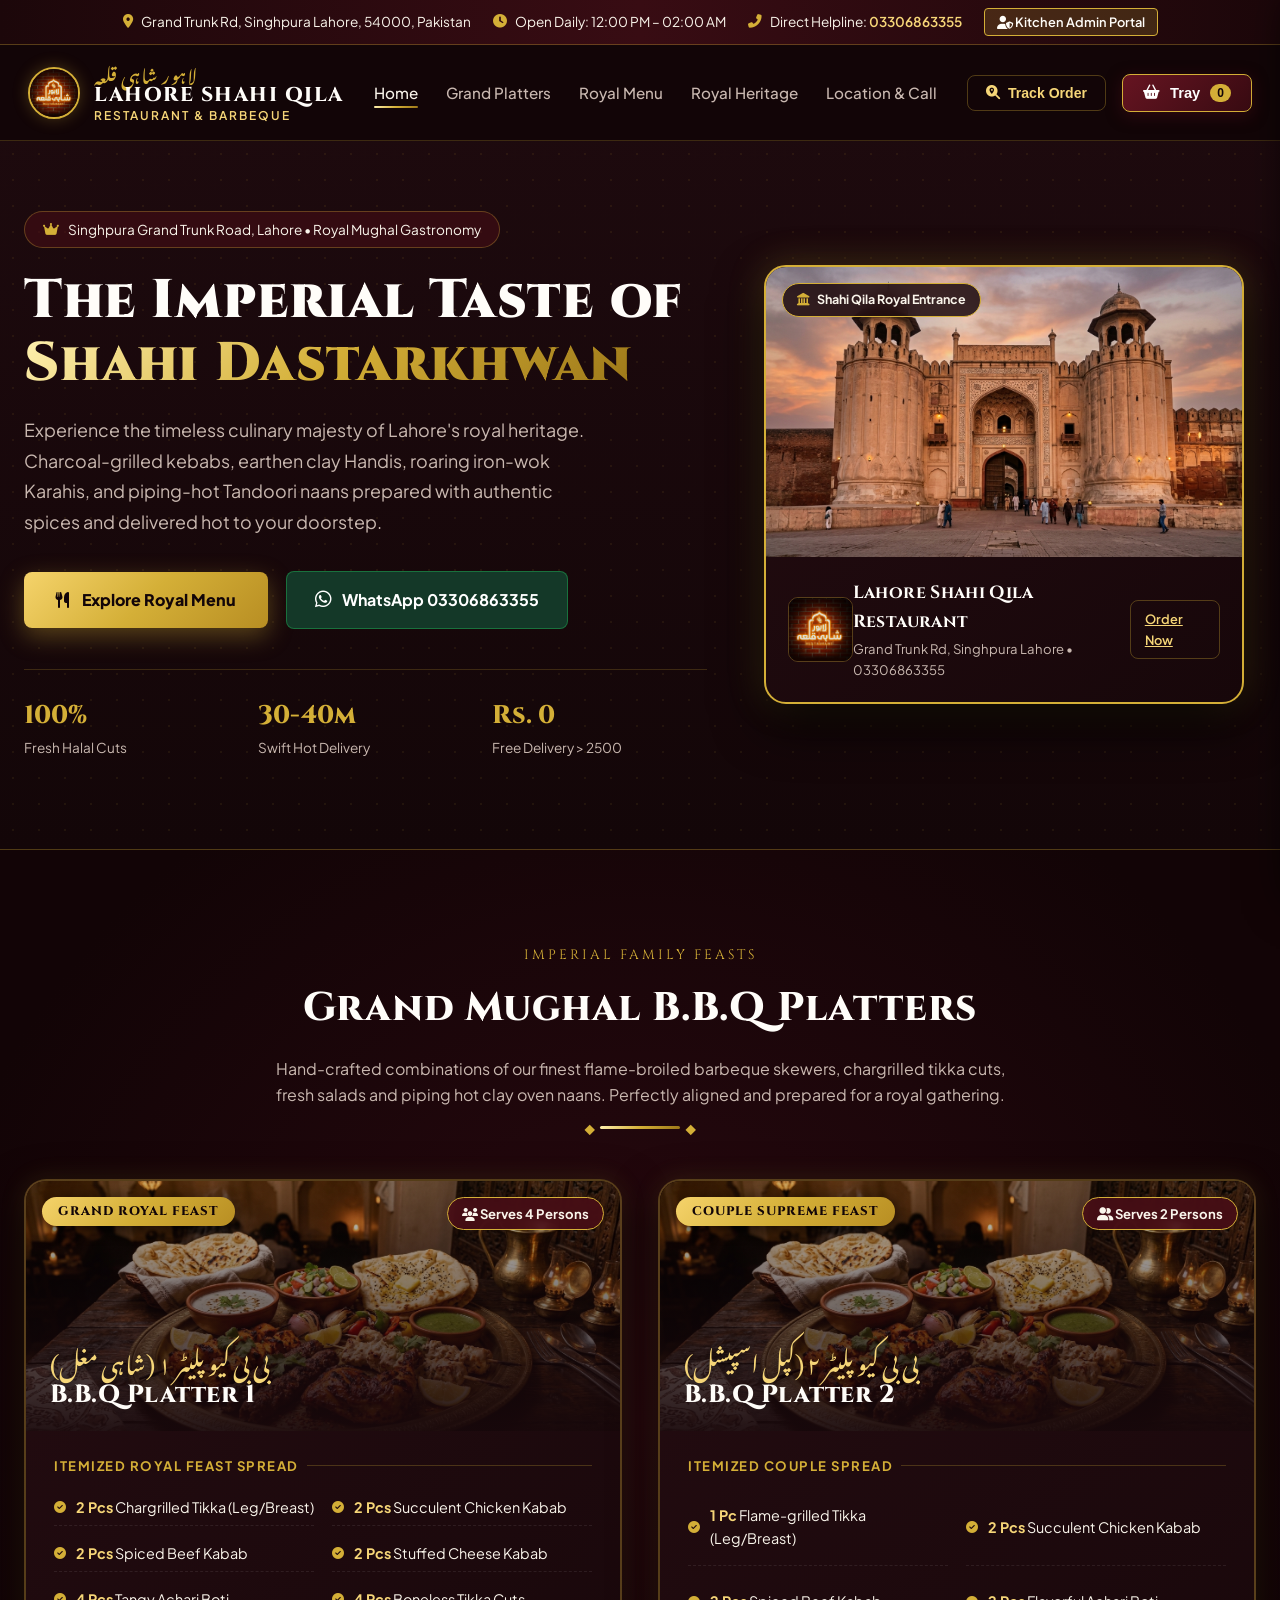
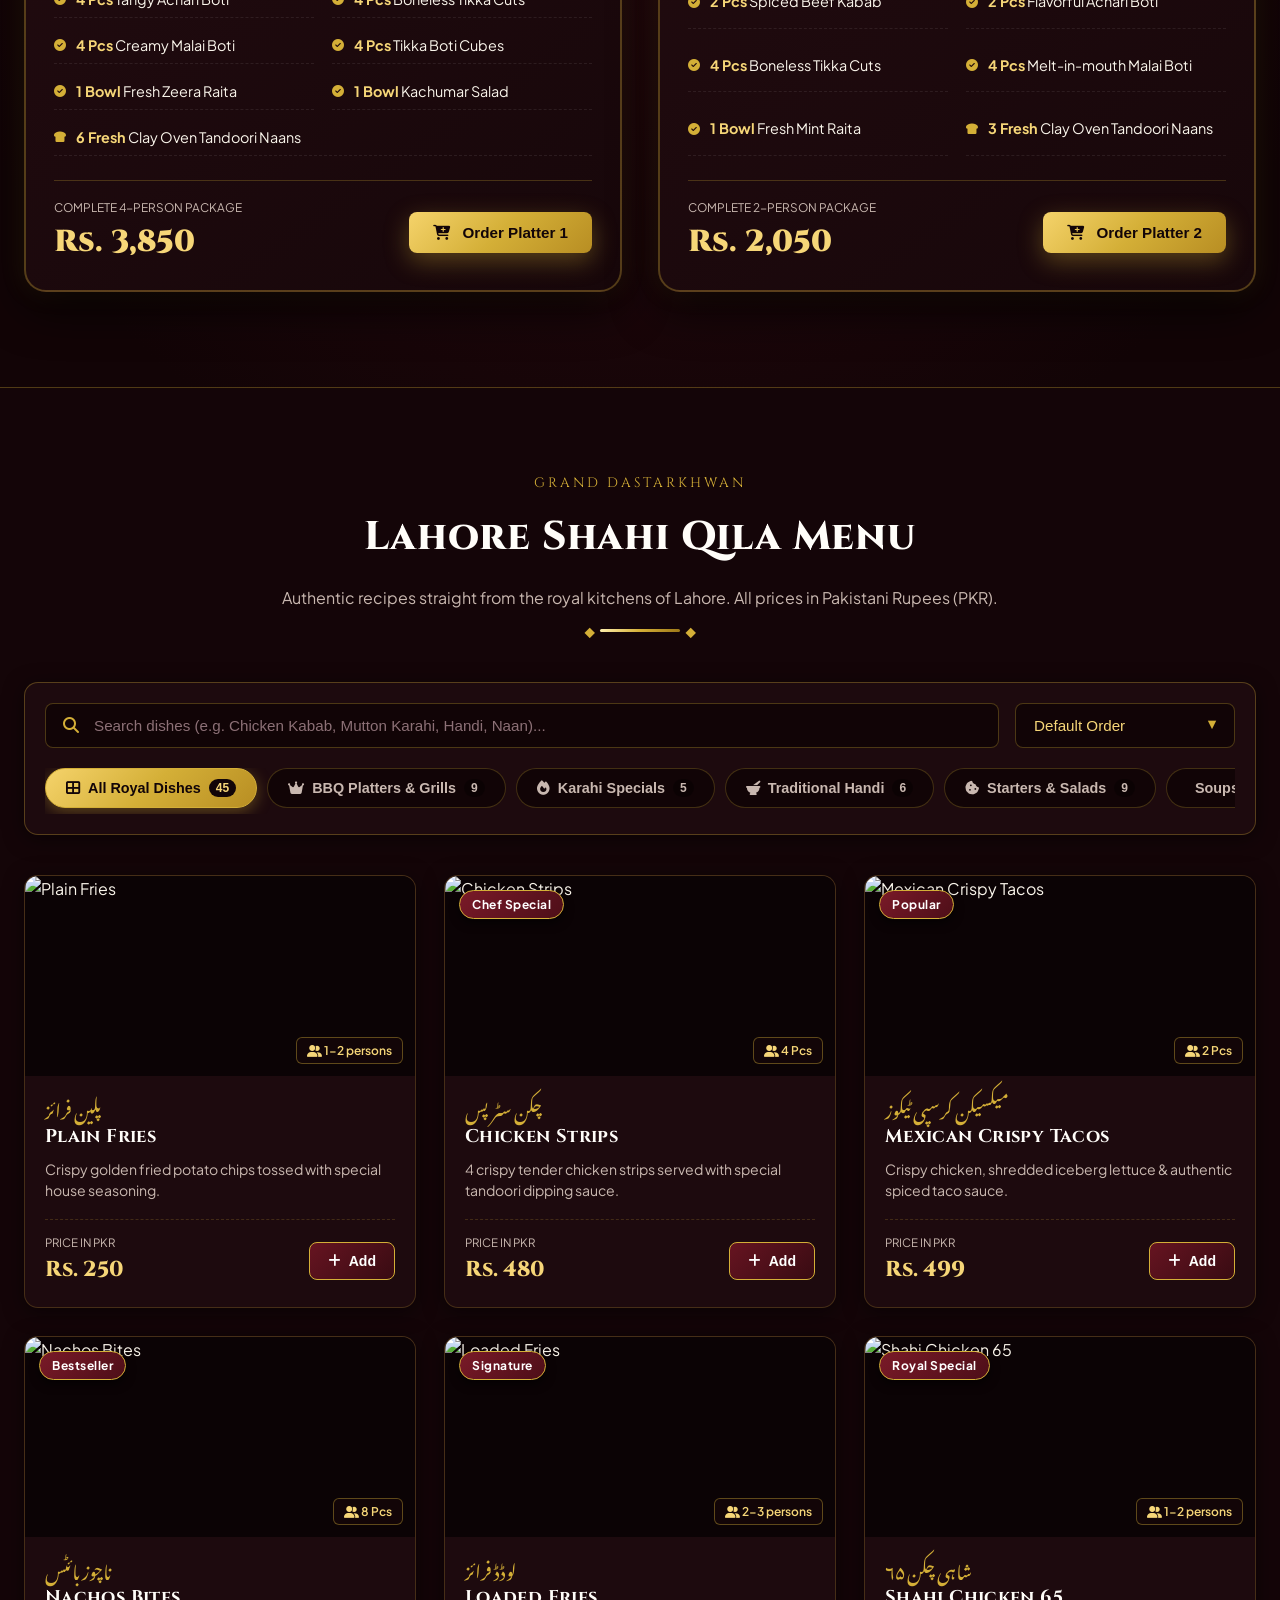
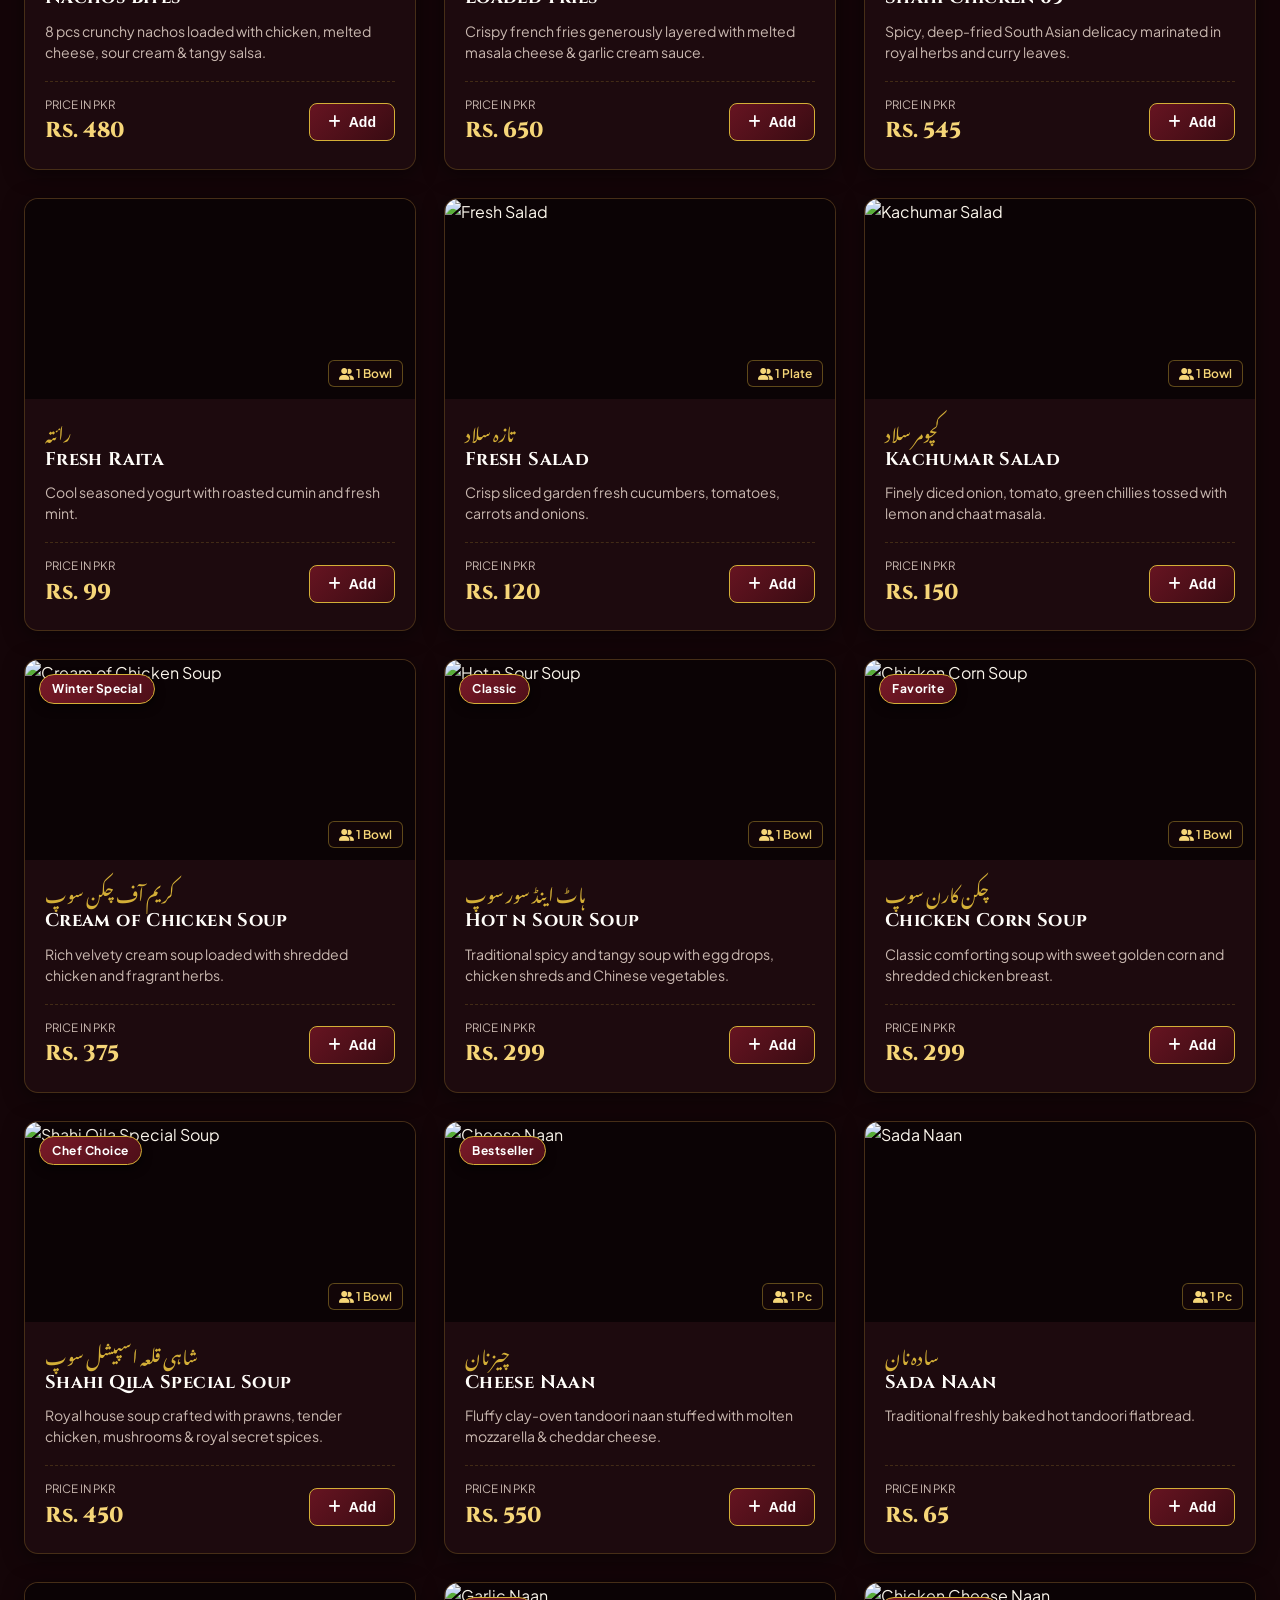
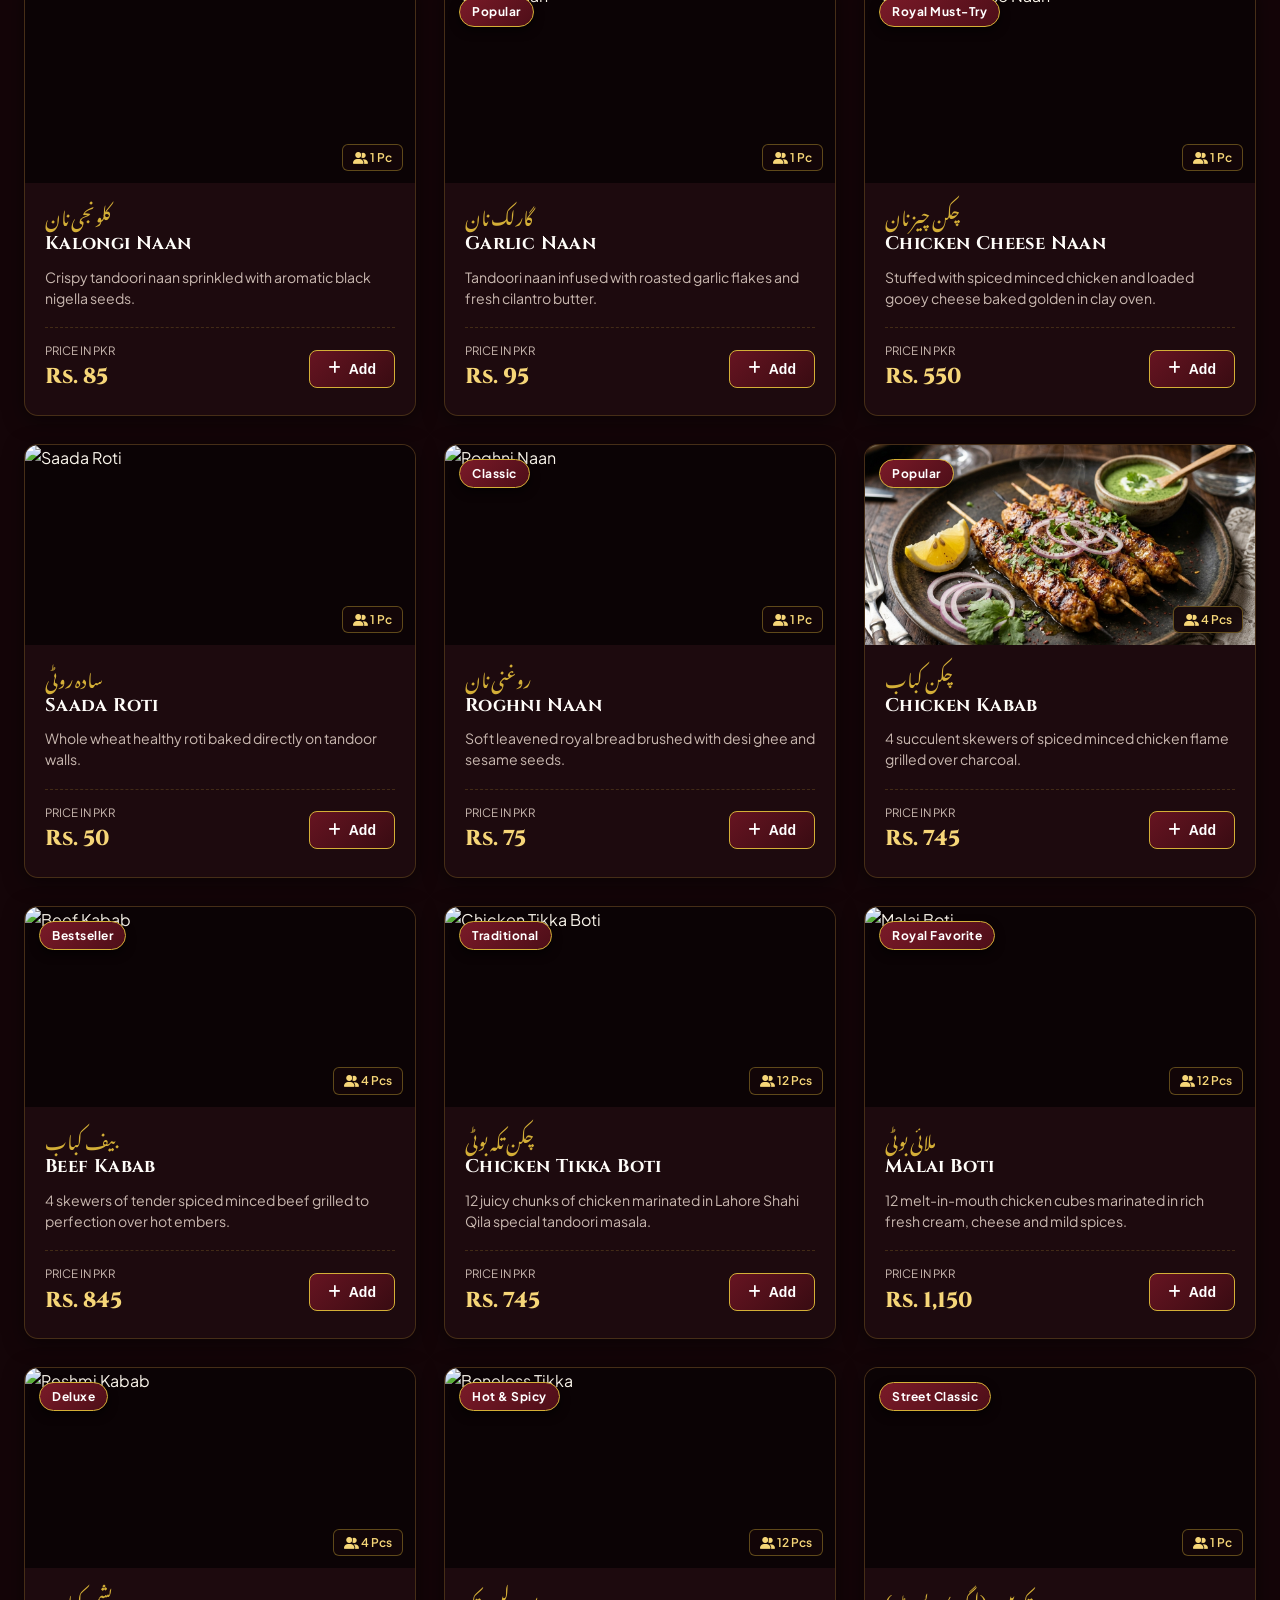
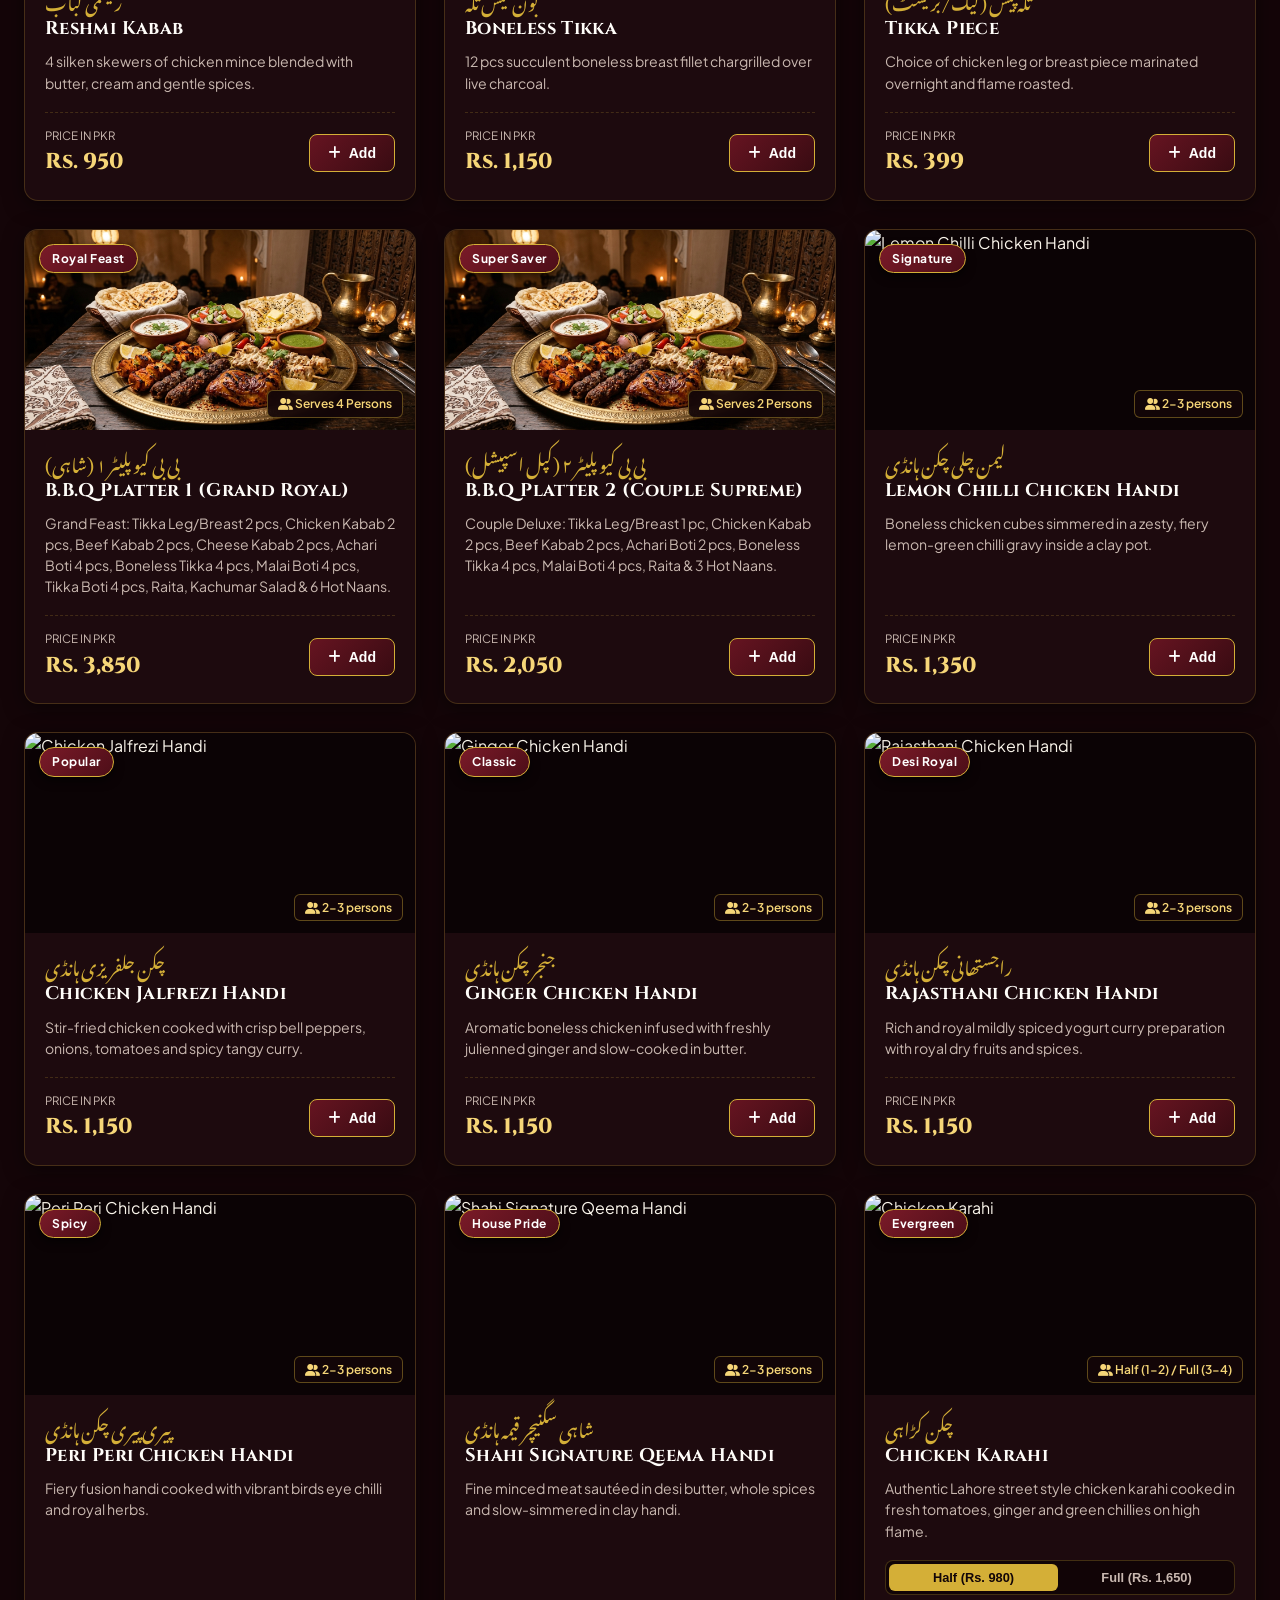
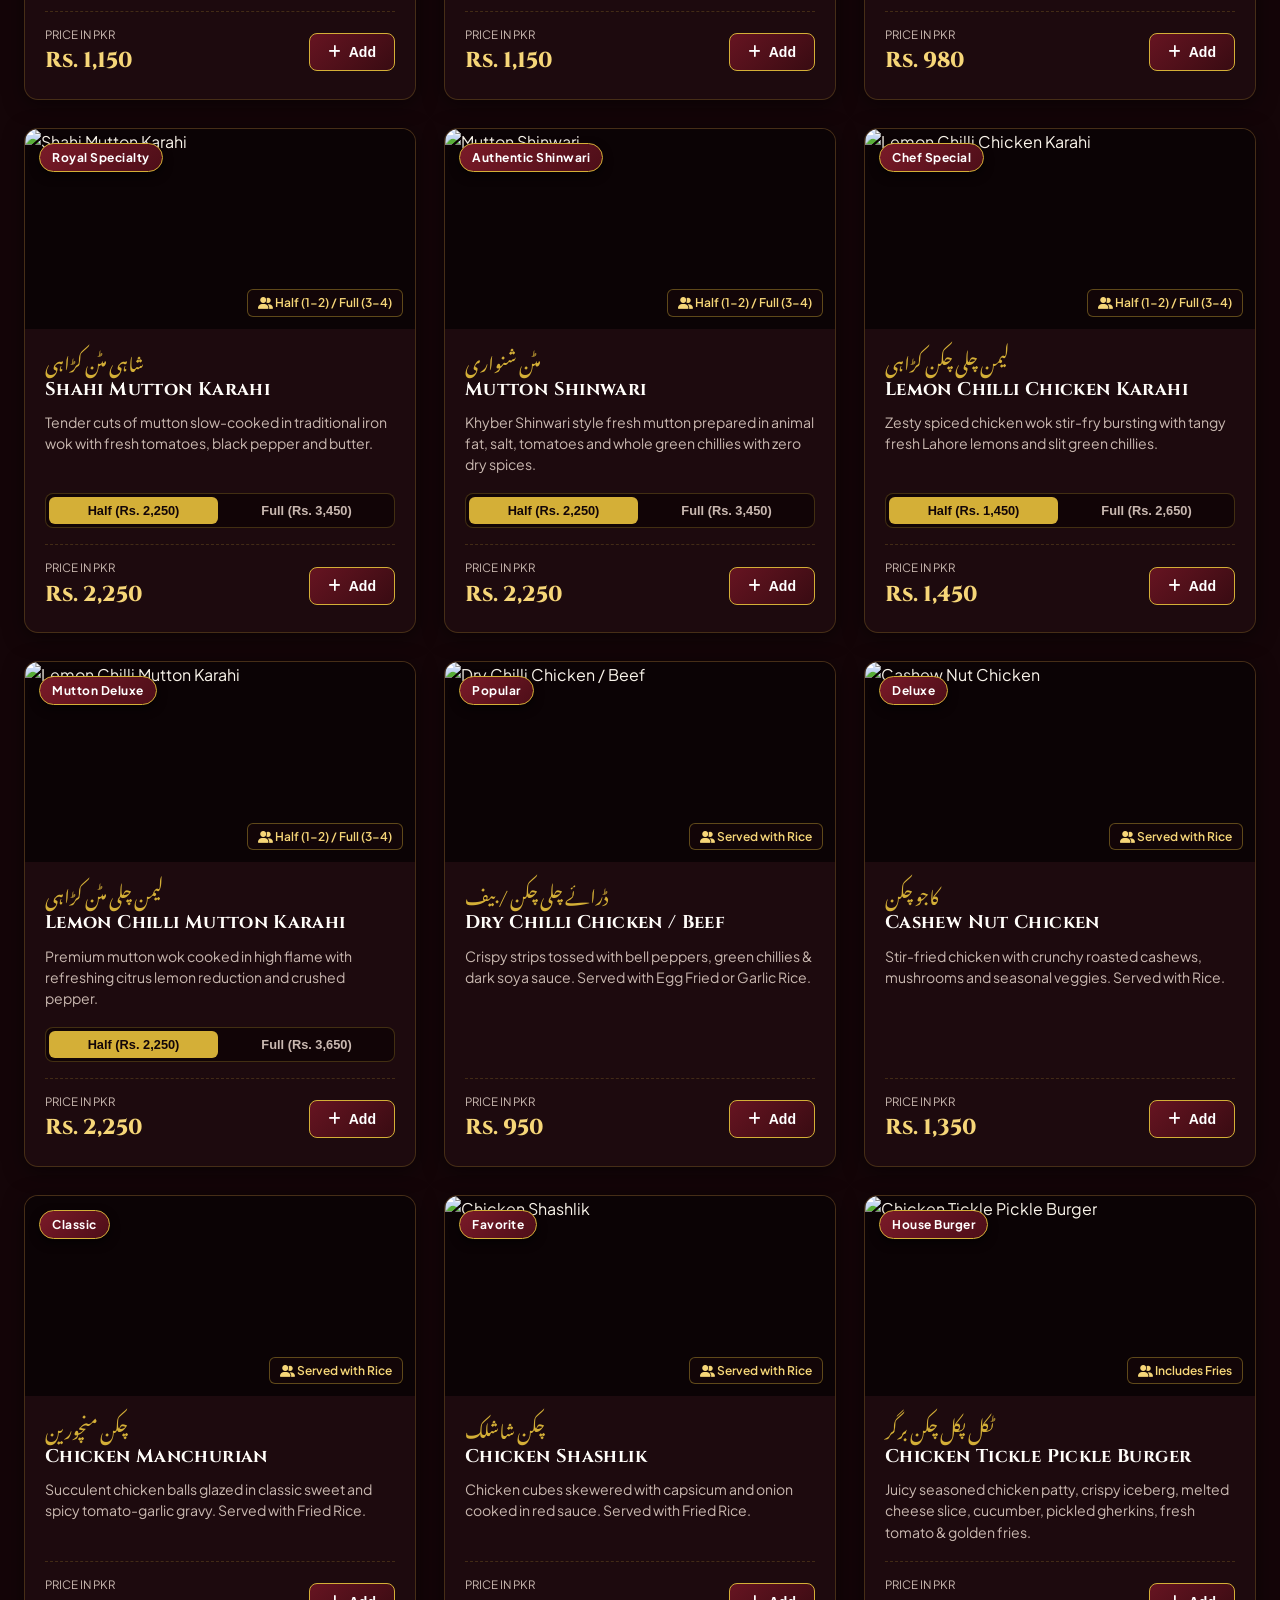
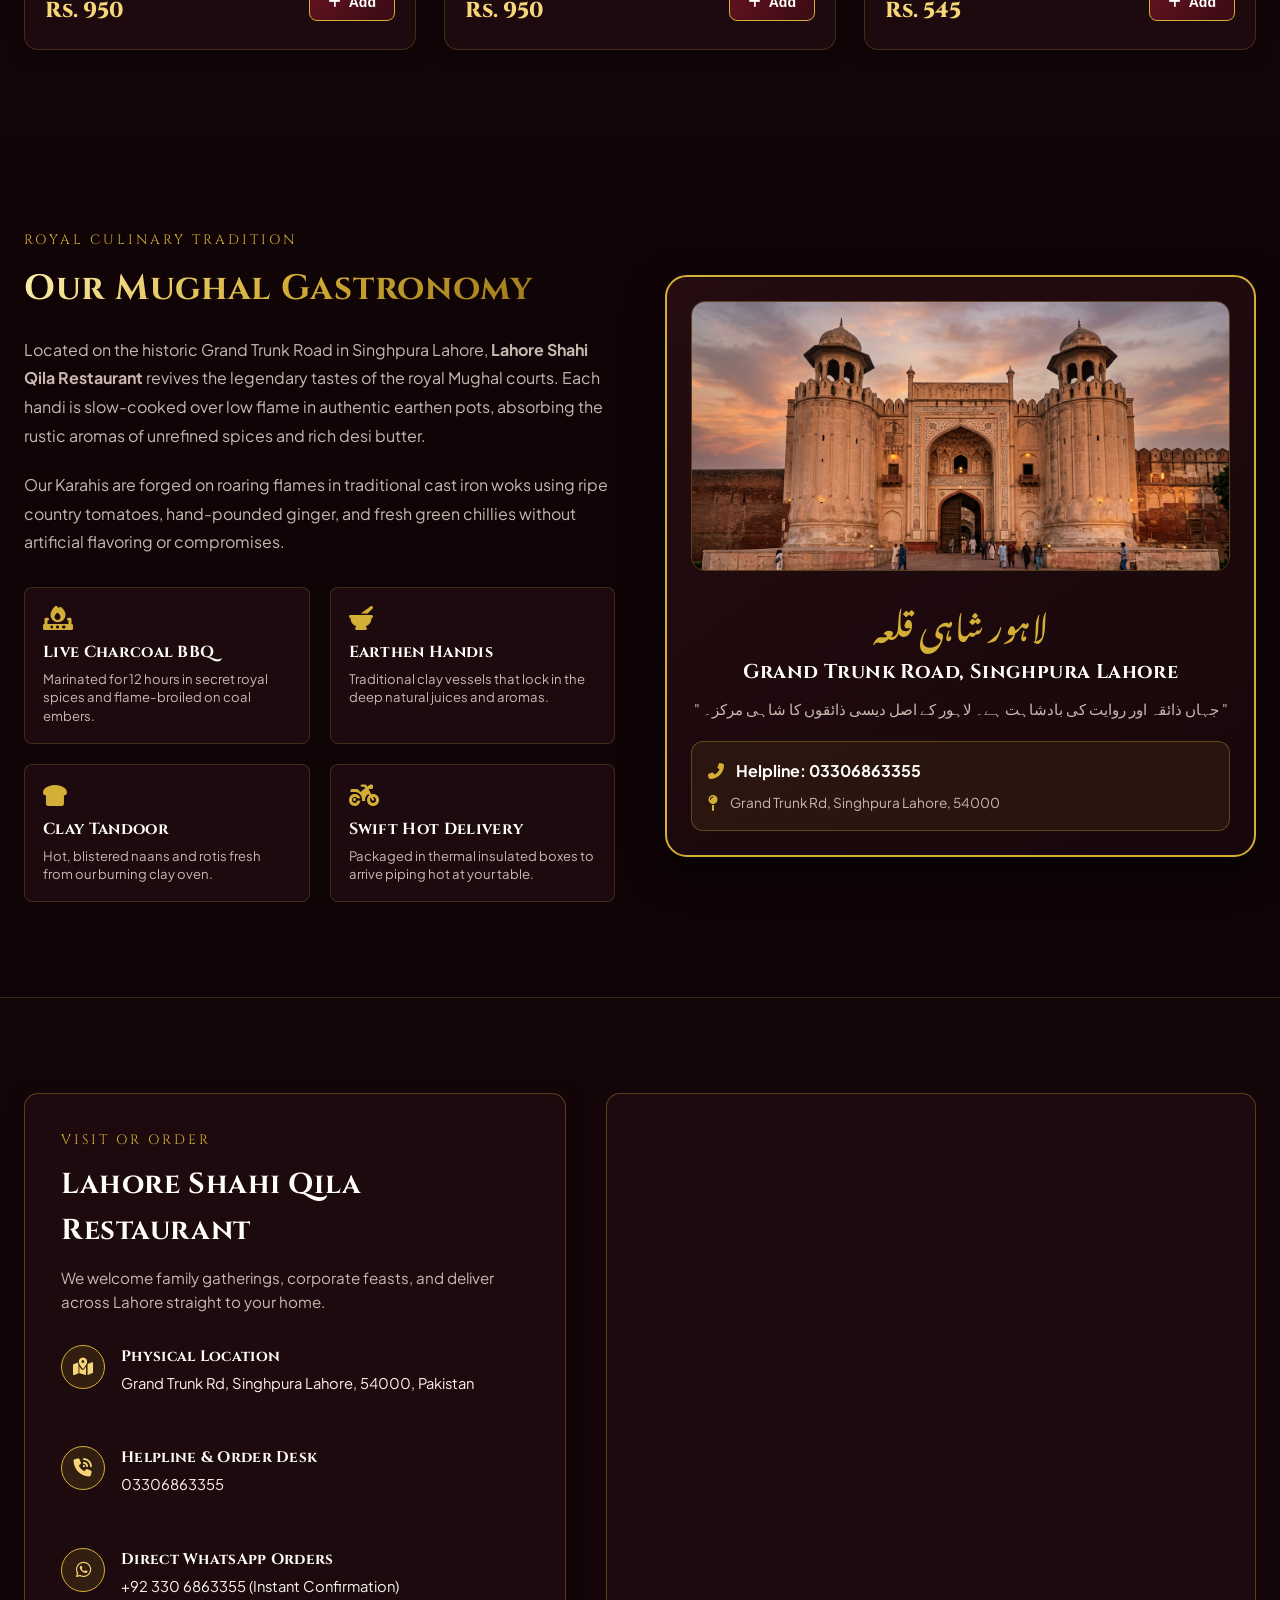
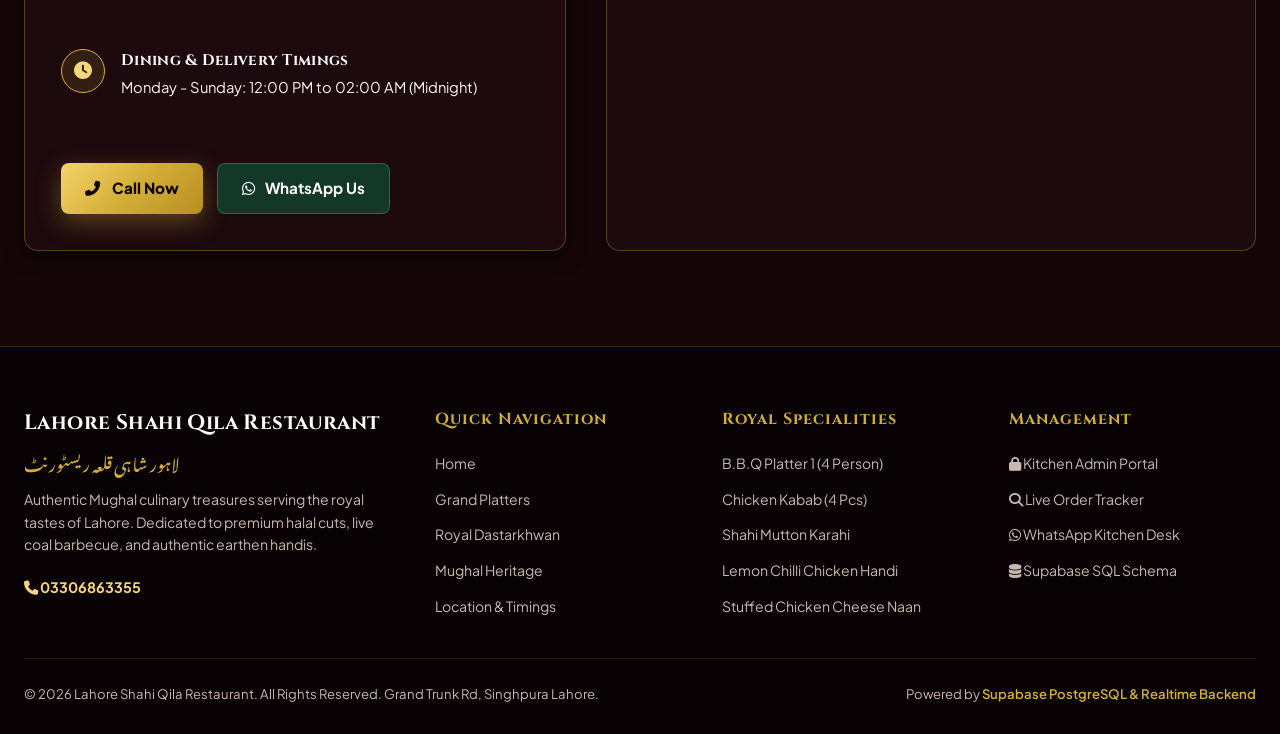
==== commit b508dfa8: "first commit" ====
--- a/index.html
+++ b/index.html
@@ -4,36 +4,36 @@
     <meta charset="UTF-8">
     <meta name="viewport" content="width=device-width, initial-scale=1.0">
     <title>Lahore Shahi Qila Restaurant | لاہور شاہی قلعہ | Authentic Royal Dining & Online Ordering</title>
-    <meta name="description" content="Experience the royal taste of Mughal culinary heritage at Lahore Shahi Qila Restaurant. Charcoal BBQ, Traditional Clay Handi, Karahi, Tandoori Naan & Platters. Order online now for fast delivery in Lahore.">
+    <meta name="description" content="Experience the royal taste of Mughal culinary heritage at Lahore Shahi Qila Restaurant. Live Charcoal BBQ, Traditional Clay Handis, Karahis, Tandoori Naans & Grand Platters.">
     
     <!-- Google Fonts & FontAwesome -->
     <link rel="preconnect" href="https://fonts.googleapis.com">
     <link rel="preconnect" href="https://fonts.gstatic.com" crossorigin>
     <link rel="stylesheet" href="https://cdnjs.cloudflare.com/ajax/libs/font-awesome/6.4.0/css/all.min.css">
     
-    <!-- Custom Pastel Rosey Pink & Warm Brown Stylesheet -->
+    <!-- Royal Mughal Stylesheet: Warm Ivory, Deep Maroon & Antique Gold -->
     <link rel="stylesheet" href="css/style.css">
 </head>
 <body>
 
-    <!-- TOP NOTICE BAR -->
+    <!-- TOP ROYAL NOTICE BAR -->
     <div class="top-notice-bar">
         <div class="top-notice-content">
             <div class="top-notice-item">
-                <i class="fas fa-map-marker-alt" style="color:var(--pink-pastel);"></i>
+                <i class="fas fa-map-marker-alt" style="color:var(--gold-antique);"></i>
                 <span>Grand Trunk Rd, Singhpura Lahore, 54000, Pakistan</span>
             </div>
             <div class="top-notice-item">
-                <i class="fas fa-clock" style="color:var(--pink-pastel);"></i>
+                <i class="fas fa-clock" style="color:var(--gold-antique);"></i>
                 <span>Open Daily: 12:00 PM – 02:00 AM</span>
             </div>
             <div class="top-notice-item">
-                <i class="fas fa-phone-alt" style="color:var(--pink-pastel);"></i>
+                <i class="fas fa-phone-alt" style="color:var(--gold-antique);"></i>
                 <span>Direct Helpline: <a href="tel:03306863355">03306863355</a></span>
             </div>
             <div class="top-notice-item">
-                <a href="admin.html" style="background: rgba(245,202,211,0.2); padding: 3px 10px; border-radius: 4px; border: 1px solid var(--rose-gold); font-size: 0.8rem;">
-                    <i class="fas fa-user-shield"></i> Restaurant Admin Portal
+                <a href="admin.html" style="background: rgba(212,175,55,0.18); padding: 3px 12px; border-radius: 4px; border: 1px solid var(--gold-antique); font-size: 0.8rem; color:var(--ivory-pure);">
+                    <i class="fas fa-user-shield"></i> Kitchen Admin Portal
                 </a>
             </div>
         </div>
@@ -44,9 +44,7 @@
         <div class="nav-container">
             <a href="index.html" class="brand-wrapper">
                 <div class="brand-crest">
-                    <svg viewBox="0 0 24 24">
-                        <path d="M12 2C9.5 5 7 8 7 12V20H17V12C17 8 14.5 5 12 2ZM12 4.5C13.8 6.8 15.5 9.3 15.5 12H8.5C8.5 9.3 10.2 6.8 12 4.5ZM5 20V22H19V20H5Z"/>
-                    </svg>
+                    <img src="assets/images/shahi-qila-logo-neon.png" alt="Lahore Shahi Qila Emblem" onerror="this.src='assets/images/shahi-qila-entrance.jpg'">
                 </div>
                 <div class="brand-text-block">
                     <span class="brand-urdu">لاہور شاہی قلعہ</span>
@@ -57,10 +55,9 @@
 
             <ul class="nav-menu">
                 <li><a href="#hero" class="nav-link active">Home</a></li>
+                <li><a href="#platters" class="nav-link">Grand Platters</a></li>
                 <li><a href="#menu" class="nav-link">Royal Menu</a></li>
-                <li><a href="#platters" class="nav-link">Grand Platters</a></li>
-                <li><a href="#entrance" class="nav-link">Our Restaurant</a></li>
-                <li><a href="#about" class="nav-link">Heritage</a></li>
+                <li><a href="#heritage" class="nav-link">Royal Heritage</a></li>
                 <li><a href="#contact" class="nav-link">Location & Call</a></li>
             </ul>
 
@@ -84,19 +81,19 @@
             <div class="hero-content">
                 <div class="hero-badge-tag">
                     <i class="fas fa-crown"></i>
-                    <span>Singhpura Grand Trunk Road, Lahore • Authentic Mughal Dining</span>
+                    <span>Singhpura Grand Trunk Road, Lahore • Royal Mughal Gastronomy</span>
                 </div>
                 <h1 class="hero-title">
                     The Imperial Taste of <br>
-                    <span class="rosey-text">Shahi Dastarkhwan</span>
+                    <span class="gold-text">Shahi Dastarkhwan</span>
                 </h1>
                 <p class="hero-subtitle">
-                    Immerse in the authentic culinary grandeur of Lahore Shahi Qila Restaurant. Slow-cooked Clay Handis, iron-wok Karahis, live charcoal BBQ, and piping-hot Tandoori Breads delivered fresh to your doorstep in Lahore.
+                    Experience the timeless culinary majesty of Lahore's royal heritage. Charcoal-grilled kebabs, earthen clay Handis, roaring iron-wok Karahis, and piping-hot Tandoori naans prepared with authentic spices and delivered hot to your doorstep.
                 </p>
 
                 <div class="hero-cta-group">
-                    <a href="#menu" class="btn-primary-rosey">
-                        <i class="fas fa-utensils"></i> Explore Full Menu
+                    <a href="#menu" class="btn-primary-gold">
+                        <i class="fas fa-utensils"></i> Explore Royal Menu
                     </a>
                     <a href="https://wa.me/923306863355?text=Hello%20Lahore%20Shahi%20Qila%20Restaurant!%20I%20would%20like%20to%20place%20an%20order." target="_blank" class="btn-whatsapp-direct">
                         <i class="fab fa-whatsapp" style="font-size:1.2rem;"></i> WhatsApp 03306863355
@@ -110,7 +107,7 @@
                     </div>
                     <div class="highlight-box">
                         <span class="highlight-number">30-40m</span>
-                        <span class="highlight-label">Hot Fast Delivery</span>
+                        <span class="highlight-label">Swift Hot Delivery</span>
                     </div>
                     <div class="highlight-box">
                         <span class="highlight-number">Rs. 0</span>
@@ -119,110 +116,183 @@
                 </div>
             </div>
 
-            <!-- ENTRANCE SHOWCASE CARD -->
-            <div class="hero-visual" id="entrance">
-                <div class="entrance-showcase-card">
-                    <div class="entrance-photo-wrapper">
-                        <!-- User's actual entrance reference photo with the glowing neon arch -->
-                        <img src="assets/images/restaurant-entrance.jpg" alt="Lahore Shahi Qila Restaurant Entrance at Grand Trunk Rd Singhpura" loading="eager">
-                        <div class="entrance-neon-badge">
-                            <i class="fas fa-lightbulb"></i>
-                            <span>Illuminated Arch Entrance</span>
-                        </div>
-                        <div class="entrance-location-tag">
-                            <i class="fas fa-map-marker-alt"></i> Singhpura, GT Road
-                        </div>
-                    </div>
-
-                    <div class="entrance-card-body">
-                        <div class="entrance-header-row">
-                            <div>
-                                <div class="entrance-urdu">لاہور شاہی قلعہ ریسٹورنٹ</div>
-                                <h3 class="entrance-title-en">Grand Restaurant Entrance</h3>
-                            </div>
-                            <span style="background:rgba(245,202,211,0.18); color:var(--pink-pastel); border:1px solid var(--rose-gold); padding:4px 10px; border-radius:20px; font-size:0.75rem; font-weight:700;">
-                                Dine-in & Takeaway
-                            </span>
-                        </div>
-
-                        <p style="font-size:0.86rem; color:var(--text-muted); line-height:1.5; margin-bottom:14px;">
-                            Warm hospitality, traditional brick architecture, and family dining halls located on historic Grand Trunk Road, Singhpura Lahore.
-                        </p>
-
-                        <div class="entrance-meta-row">
-                            <span><i class="fas fa-door-open" style="color:var(--pink-pastel);"></i> Open 12:00 PM – 02:00 AM</span>
-                            <span style="color:var(--pink-pastel); font-weight:700;"><i class="fas fa-phone-alt"></i> 03306863355</span>
-                        </div>
+            <!-- HERO ROYAL ENTRANCE SHOWCASE -->
+            <div class="hero-visual">
+                <div class="royal-entrance-frame">
+                    <div class="entrance-image-hero">
+                        <!-- High quality photo of Shahi Qila's Royal Entrance -->
+                        <img src="assets/images/shahi-qila-entrance.jpg" alt="Royal Entrance of Shahi Qila Lahore (Alamgiri Gate)">
+                        <div class="entrance-hero-tag">
+                            <i class="fas fa-landmark"></i>
+                            <span>Shahi Qila Royal Entrance</span>
+                        </div>
+                    </div>
+
+                    <div class="entrance-hero-footer">
+                        <div class="entrance-logo-thumbnail">
+                            <img src="assets/images/shahi-qila-logo-neon.png" alt="Lahore Shahi Qila Restaurant Neon Sign">
+                        </div>
+                        <div class="entrance-footer-text">
+                            <h4>Lahore Shahi Qila Restaurant</h4>
+                            <p>Grand Trunk Rd, Singhpura Lahore • 03306863355</p>
+                        </div>
+                        <a href="#menu" class="btn-track" style="padding:8px 14px; font-size:0.8rem;">
+                            Order Now
+                        </a>
                     </div>
                 </div>
             </div>
         </div>
     </header>
 
-    <!-- ROYAL PLATTERS SHOWCASE SECTION -->
+    <!-- REDESIGNED GRAND BBQ PLATTERS SECTION -->
     <section class="platters-showcase-section" id="platters">
         <div class="platters-container">
             <div class="section-header">
-                <span class="section-tag">Signature Family Feasts</span>
+                <span class="section-tag">Imperial Family Feasts</span>
                 <h2 class="section-title">Grand Mughal B.B.Q Platters</h2>
-                <p class="section-desc">Hand-crafted combinations of our finest flame-broiled barbeque skewers, chargrilled tikka cuts, fresh salads and piping hot clay oven naans.</p>
-                <div class="rosey-divider"></div>
-            </div>
-
-            <div class="platters-grid">
+                <p class="section-desc">Hand-crafted combinations of our finest flame-broiled barbeque skewers, chargrilled tikka cuts, fresh salads and piping hot clay oven naans. Perfectly aligned and prepared for a royal gathering.</p>
+                <div class="gold-divider"></div>
+            </div>
+
+            <div class="platters-grid-neat">
                 <!-- Platter 1: 4 Persons -->
-                <div class="platter-card-grand">
-                    <span class="platter-tag-rosey">Imperial 4-Person Feast</span>
-                    <div class="platter-urdu">بی بی کیو پلیٹر ۱ (شاہی مغل)</div>
-                    <h3 class="platter-title">B.B.Q Platter 1</h3>
-                    <span class="platter-serves-badge"><i class="fas fa-users"></i> Perfect for 4 Persons</span>
-
-                    <ul class="platter-breakdown-list">
-                        <li><i class="fas fa-crown"></i> <strong>2 Pcs</strong> Chargrilled Tikka (Leg or Breast)</li>
-                        <li><i class="fas fa-crown"></i> <strong>2 Pcs</strong> Tender Chicken Kabab & <strong>2 Pcs</strong> Juicy Beef Kabab</li>
-                        <li><i class="fas fa-crown"></i> <strong>2 Pcs</strong> Royal Stuffed Cheese Kabab</li>
-                        <li><i class="fas fa-crown"></i> <strong>4 Pcs</strong> Tangy Achari Boti & <strong>4 Pcs</strong> Boneless Tikka</li>
-                        <li><i class="fas fa-crown"></i> <strong>4 Pcs</strong> Creamy Malai Boti & <strong>4 Pcs</strong> Tikka Boti</li>
-                        <li><i class="fas fa-crown"></i> <strong>1 Bowl</strong> Fresh Zeera Raita & <strong>1 Bowl</strong> Kachumar Salad</li>
-                        <li><i class="fas fa-crown"></i> <strong>6 Fresh</strong> Clay Oven Tandoori Naans</li>
-                    </ul>
-
-                    <div class="platter-footer">
-                        <div>
-                            <span class="price-label">Complete Royal Package</span>
-                            <div class="platter-price-large">Rs. 3,850</div>
-                        </div>
-                        <button type="button" class="btn-add-cart" data-id="28" style="padding:14px 24px; font-size:1rem;">
-                            <i class="fas fa-cart-plus"></i> Order Platter 1
-                        </button>
+                <div class="platter-card-premium">
+                    <div class="platter-banner-visual">
+                        <img src="assets/images/royal-bbq-platter.jpg" alt="B.B.Q Platter 1 Grand Royal Feast for 4 Persons">
+                        <div class="platter-overlay-gradient"></div>
+                        <span class="platter-top-badge">Grand Royal Feast</span>
+                        <span class="platter-serves-pill"><i class="fas fa-users"></i> Serves 4 Persons</span>
+                        
+                        <div class="platter-title-banner">
+                            <div class="platter-urdu-heading">بی بی کیو پلیٹر ۱ (شاہی مغل)</div>
+                            <h3 class="platter-en-heading">B.B.Q Platter 1</h3>
+                        </div>
+                    </div>
+
+                    <div class="platter-details-body">
+                        <div class="platter-items-header">Itemized Royal Feast Spread</div>
+                        
+                        <div class="platter-items-grid">
+                            <div class="platter-item-entry">
+                                <i class="fas fa-check-circle"></i>
+                                <span><strong>2 Pcs</strong> Chargrilled Tikka (Leg/Breast)</span>
+                            </div>
+                            <div class="platter-item-entry">
+                                <i class="fas fa-check-circle"></i>
+                                <span><strong>2 Pcs</strong> Succulent Chicken Kabab</span>
+                            </div>
+                            <div class="platter-item-entry">
+                                <i class="fas fa-check-circle"></i>
+                                <span><strong>2 Pcs</strong> Spiced Beef Kabab</span>
+                            </div>
+                            <div class="platter-item-entry">
+                                <i class="fas fa-check-circle"></i>
+                                <span><strong>2 Pcs</strong> Stuffed Cheese Kabab</span>
+                            </div>
+                            <div class="platter-item-entry">
+                                <i class="fas fa-check-circle"></i>
+                                <span><strong>4 Pcs</strong> Tangy Achari Boti</span>
+                            </div>
+                            <div class="platter-item-entry">
+                                <i class="fas fa-check-circle"></i>
+                                <span><strong>4 Pcs</strong> Boneless Tikka Cuts</span>
+                            </div>
+                            <div class="platter-item-entry">
+                                <i class="fas fa-check-circle"></i>
+                                <span><strong>4 Pcs</strong> Creamy Malai Boti</span>
+                            </div>
+                            <div class="platter-item-entry">
+                                <i class="fas fa-check-circle"></i>
+                                <span><strong>4 Pcs</strong> Tikka Boti Cubes</span>
+                            </div>
+                            <div class="platter-item-entry">
+                                <i class="fas fa-check-circle"></i>
+                                <span><strong>1 Bowl</strong> Fresh Zeera Raita</span>
+                            </div>
+                            <div class="platter-item-entry">
+                                <i class="fas fa-check-circle"></i>
+                                <span><strong>1 Bowl</strong> Kachumar Salad</span>
+                            </div>
+                            <div class="platter-item-entry" style="grid-column: 1 / -1;">
+                                <i class="fas fa-bread-slice"></i>
+                                <span><strong>6 Fresh</strong> Clay Oven Tandoori Naans</span>
+                            </div>
+                        </div>
+
+                        <div class="platter-footer-bar">
+                            <div class="platter-price-box">
+                                <div class="price-tagline">Complete 4-Person Package</div>
+                                <div class="platter-price-large">Rs. 3,850</div>
+                            </div>
+                            <button type="button" class="btn-primary-gold" data-id="28" onclick="document.querySelector('.btn-add-cart[data-id=\'28\']') && document.querySelector('.btn-add-cart[data-id=\'28\']').click()" style="padding:12px 24px; font-size:0.95rem;">
+                                <i class="fas fa-cart-plus"></i> Order Platter 1
+                            </button>
+                        </div>
                     </div>
                 </div>
 
                 <!-- Platter 2: 2 Persons -->
-                <div class="platter-card-grand">
-                    <span class="platter-tag-rosey">Couple Deluxe Feast</span>
-                    <div class="platter-urdu">بی بی کیو پلیٹر ۲ (کپل اسپیشل)</div>
-                    <h3 class="platter-title">B.B.Q Platter 2</h3>
-                    <span class="platter-serves-badge"><i class="fas fa-user-friends"></i> Perfect for 2 Persons</span>
-
-                    <ul class="platter-breakdown-list">
-                        <li><i class="fas fa-crown"></i> <strong>1 Pc</strong> Flame-grilled Tikka (Leg or Breast)</li>
-                        <li><i class="fas fa-crown"></i> <strong>2 Pcs</strong> Chicken Kabab & <strong>2 Pcs</strong> Spiced Beef Kabab</li>
-                        <li><i class="fas fa-crown"></i> <strong>2 Pcs</strong> Flavorful Achari Boti</li>
-                        <li><i class="fas fa-crown"></i> <strong>4 Pcs</strong> Succulent Boneless Tikka</li>
-                        <li><i class="fas fa-crown"></i> <strong>4 Pcs</strong> Melt-in-mouth Malai Boti</li>
-                        <li><i class="fas fa-crown"></i> <strong>1 Bowl</strong> Mint Raita</li>
-                        <li><i class="fas fa-crown"></i> <strong>3 Fresh</strong> Clay Oven Tandoori Naans</li>
-                    </ul>
-
-                    <div class="platter-footer">
-                        <div>
-                            <span class="price-label">Complete Royal Package</span>
-                            <div class="platter-price-large">Rs. 2,050</div>
-                        </div>
-                        <button type="button" class="btn-add-cart" data-id="29" style="padding:14px 24px; font-size:1rem;">
-                            <i class="fas fa-cart-plus"></i> Order Platter 2
-                        </button>
+                <div class="platter-card-premium">
+                    <div class="platter-banner-visual">
+                        <img src="assets/images/royal-bbq-platter.jpg" alt="B.B.Q Platter 2 Couple Supreme Feast for 2 Persons" style="object-position: right center;">
+                        <div class="platter-overlay-gradient"></div>
+                        <span class="platter-top-badge">Couple Supreme Feast</span>
+                        <span class="platter-serves-pill"><i class="fas fa-user-friends"></i> Serves 2 Persons</span>
+                        
+                        <div class="platter-title-banner">
+                            <div class="platter-urdu-heading">بی بی کیو پلیٹر ۲ (کپل اسپیشل)</div>
+                            <h3 class="platter-en-heading">B.B.Q Platter 2</h3>
+                        </div>
+                    </div>
+
+                    <div class="platter-details-body">
+                        <div class="platter-items-header">Itemized Couple Spread</div>
+                        
+                        <div class="platter-items-grid">
+                            <div class="platter-item-entry">
+                                <i class="fas fa-check-circle"></i>
+                                <span><strong>1 Pc</strong> Flame-grilled Tikka (Leg/Breast)</span>
+                            </div>
+                            <div class="platter-item-entry">
+                                <i class="fas fa-check-circle"></i>
+                                <span><strong>2 Pcs</strong> Succulent Chicken Kabab</span>
+                            </div>
+                            <div class="platter-item-entry">
+                                <i class="fas fa-check-circle"></i>
+                                <span><strong>2 Pcs</strong> Spiced Beef Kabab</span>
+                            </div>
+                            <div class="platter-item-entry">
+                                <i class="fas fa-check-circle"></i>
+                                <span><strong>2 Pcs</strong> Flavorful Achari Boti</span>
+                            </div>
+                            <div class="platter-item-entry">
+                                <i class="fas fa-check-circle"></i>
+                                <span><strong>4 Pcs</strong> Boneless Tikka Cuts</span>
+                            </div>
+                            <div class="platter-item-entry">
+                                <i class="fas fa-check-circle"></i>
+                                <span><strong>4 Pcs</strong> Melt-in-mouth Malai Boti</span>
+                            </div>
+                            <div class="platter-item-entry">
+                                <i class="fas fa-check-circle"></i>
+                                <span><strong>1 Bowl</strong> Fresh Mint Raita</span>
+                            </div>
+                            <div class="platter-item-entry">
+                                <i class="fas fa-bread-slice"></i>
+                                <span><strong>3 Fresh</strong> Clay Oven Tandoori Naans</span>
+                            </div>
+                        </div>
+
+                        <div class="platter-footer-bar">
+                            <div class="platter-price-box">
+                                <div class="price-tagline">Complete 2-Person Package</div>
+                                <div class="platter-price-large">Rs. 2,050</div>
+                            </div>
+                            <button type="button" class="btn-primary-gold" data-id="29" onclick="document.querySelector('.btn-add-cart[data-id=\'29\']') && document.querySelector('.btn-add-cart[data-id=\'29\']').click()" style="padding:12px 24px; font-size:0.95rem;">
+                                <i class="fas fa-cart-plus"></i> Order Platter 2
+                            </button>
+                        </div>
                     </div>
                 </div>
             </div>
@@ -236,7 +306,7 @@
                 <span class="section-tag">Grand Dastarkhwan</span>
                 <h2 class="section-title">Lahore Shahi Qila Menu</h2>
                 <p class="section-desc">Authentic recipes straight from the royal kitchens of Lahore. All prices in Pakistani Rupees (PKR).</p>
-                <div class="rosey-divider"></div>
+                <div class="gold-divider"></div>
             </div>
 
             <!-- Controls: Search, Sort & Filters -->
@@ -244,7 +314,7 @@
                 <div class="search-and-sort">
                     <div class="search-input-box">
                         <i class="fas fa-search"></i>
-                        <input type="text" id="searchMenuInput" placeholder="Search dishes (e.g. Mutton Karahi, Handi, Malai Boti, Naan)...">
+                        <input type="text" id="searchMenuInput" placeholder="Search dishes (e.g. Chicken Kabab, Mutton Karahi, Handi, Naan)...">
                     </div>
                     <div class="sort-select-box">
                         <select id="sortMenuSelect">
@@ -295,12 +365,12 @@
         </div>
     </section>
 
-    <!-- HERITAGE & STORY SECTION -->
-    <section class="about-section" id="about">
+    <!-- ROYAL HERITAGE SECTION -->
+    <section class="about-section" id="heritage">
         <div class="about-container">
             <div class="about-content">
                 <span class="section-tag">Royal Culinary Tradition</span>
-                <h3 class="rosey-text">Our Mughal Gastronomy</h3>
+                <h3 class="gold-text">Our Mughal Gastronomy</h3>
                 <p>Located on the historic Grand Trunk Road in Singhpura Lahore, <strong>Lahore Shahi Qila Restaurant</strong> revives the legendary tastes of the royal Mughal courts. Each handi is slow-cooked over low flame in authentic earthen pots, absorbing the rustic aromas of unrefined spices and rich desi butter.</p>
                 <p>Our Karahis are forged on roaring flames in traditional cast iron woks using ripe country tomatoes, hand-pounded ginger, and fresh green chillies without artificial flavoring or compromises.</p>
 
@@ -330,19 +400,19 @@
 
             <div class="about-visual-card">
                 <div class="about-entrance-preview">
-                    <img src="assets/images/restaurant-entrance.jpg" alt="Lahore Shahi Qila Restaurant Physical Entrance">
-                </div>
-                <div class="urdu-font" style="font-size:2.2rem; color:var(--pink-pastel); margin-bottom:8px;">لاہور شاہی قلعہ</div>
-                <h4 style="font-family:'Cinzel',serif; color:#FFF; font-size:1.25rem; margin-bottom:10px;">Grand Trunk Road, Singhpura Lahore</h4>
+                    <img src="assets/images/shahi-qila-entrance.jpg" alt="Shahi Qila Lahore Royal Entrance">
+                </div>
+                <div class="urdu-font" style="font-size:2.2rem; color:var(--gold-antique); margin-bottom:8px;">لاہور شاہی قلعہ</div>
+                <h4 style="font-family:'Cinzel',serif; color:var(--ivory-pure); font-size:1.25rem; margin-bottom:10px;">Grand Trunk Road, Singhpura Lahore</h4>
                 <p style="color:var(--text-muted); font-size:0.92rem; line-height:1.6; margin-bottom:20px;">" جہاں ذائقہ اور روایت کی بادشاہت ہے۔ لاہور کے اصل دیسی ذائقوں کا شاہی مرکز۔ "</p>
                 
-                <div style="background:rgba(245,202,211,0.08); border:1px solid var(--royal-border); border-radius:12px; padding:16px; text-align:left;">
+                <div style="background:rgba(212,175,55,0.08); border:1px solid var(--gold-border); border-radius:12px; padding:16px; text-align:left;">
                     <div style="display:flex; align-items:center; gap:12px; margin-bottom:8px;">
-                        <i class="fas fa-phone-alt" style="color:var(--pink-pastel);"></i>
-                        <span style="color:#FFF; font-weight:700;">Helpline: 03306863355</span>
+                        <i class="fas fa-phone-alt" style="color:var(--gold-antique);"></i>
+                        <span style="color:var(--ivory-pure); font-weight:700;">Helpline: 03306863355</span>
                     </div>
                     <div style="display:flex; align-items:center; gap:12px;">
-                        <i class="fas fa-map-pin" style="color:var(--pink-pastel);"></i>
+                        <i class="fas fa-map-pin" style="color:var(--gold-antique);"></i>
                         <span style="color:var(--text-muted); font-size:0.85rem;">Grand Trunk Rd, Singhpura Lahore, 54000</span>
                     </div>
                 </div>
@@ -401,7 +471,7 @@
                 </div>
 
                 <div style="display:flex; gap:14px; flex-wrap:wrap;">
-                    <a href="tel:03306863355" class="btn-primary-rosey" style="padding:12px 24px; font-size:0.95rem;">
+                    <a href="tel:03306863355" class="btn-primary-gold" style="padding:12px 24px; font-size:0.95rem;">
                         <i class="fas fa-phone-alt"></i> Call Now
                     </a>
                     <a href="https://wa.me/923306863355" target="_blank" class="btn-whatsapp-direct" style="padding:12px 24px; font-size:0.95rem;">
@@ -428,7 +498,7 @@
                 <h4>Lahore Shahi Qila Restaurant</h4>
                 <span class="urdu">لاہور شاہی قلعہ ریسٹورنٹ</span>
                 <p>Authentic Mughal culinary treasures serving the royal tastes of Lahore. Dedicated to premium halal cuts, live coal barbecue, and authentic earthen handis.</p>
-                <div style="color:var(--pink-pastel); font-size:0.9rem;">
+                <div style="color:var(--gold-light); font-size:0.9rem;">
                     <i class="fas fa-phone"></i> <strong>03306863355</strong>
                 </div>
             </div>
@@ -437,10 +507,9 @@
                 <h5>Quick Navigation</h5>
                 <ul>
                     <li><a href="#hero">Home</a></li>
+                    <li><a href="#platters">Grand Platters</a></li>
                     <li><a href="#menu">Royal Dastarkhwan</a></li>
-                    <li><a href="#platters">Grand Platters</a></li>
-                    <li><a href="#entrance">Our Entrance</a></li>
-                    <li><a href="#about">Mughal Heritage</a></li>
+                    <li><a href="#heritage">Mughal Heritage</a></li>
                     <li><a href="#contact">Location & Timings</a></li>
                 </ul>
             </div>
@@ -448,10 +517,10 @@
             <div class="footer-col">
                 <h5>Royal Specialities</h5>
                 <ul>
-                    <li><a href="#menu">B.B.Q Platter 1 (4 Person)</a></li>
+                    <li><a href="#platters">B.B.Q Platter 1 (4 Person)</a></li>
+                    <li><a href="#menu">Chicken Kabab (4 Pcs)</a></li>
                     <li><a href="#menu">Shahi Mutton Karahi</a></li>
                     <li><a href="#menu">Lemon Chilli Chicken Handi</a></li>
-                    <li><a href="#menu">Mutton Shinwari</a></li>
                     <li><a href="#menu">Stuffed Chicken Cheese Naan</a></li>
                 </ul>
             </div>
@@ -479,7 +548,7 @@
     <!-- CART SLIDEOUT DRAWER -->
     <aside class="cart-drawer" id="cartDrawer">
         <div class="cart-drawer-header">
-            <h3><i class="fas fa-shopping-basket" style="color:var(--pink-pastel);"></i> Your Royal Tray</h3>
+            <h3><i class="fas fa-shopping-basket" style="color:var(--gold-antique);"></i> Your Royal Tray</h3>
             <button type="button" class="btn-close-drawer" id="closeCartBtn">
                 <i class="fas fa-times"></i>
             </button>
@@ -516,17 +585,17 @@
 
     <!-- FLOATING CART PILL -->
     <div class="floating-cart-pill" id="floatingCartPill" style="display:none;">
-        <i class="fas fa-shopping-basket" style="font-size:1.2rem; color:var(--pink-pastel);"></i>
+        <i class="fas fa-shopping-basket" style="font-size:1.2rem; color:var(--gold-antique);"></i>
         <div>
             <div style="font-size:0.78rem; text-transform:uppercase; letter-spacing:1px;">Royal Tray (<span id="floatingCartCount">0</span>)</div>
-            <div style="font-family:'Cinzel',serif; font-weight:800; font-size:1rem; color:var(--pink-pastel);" id="floatingCartTotal">Rs. 0</div>
+            <div style="font-family:'Cinzel',serif; font-weight:800; font-size:1rem; color:var(--gold-light);" id="floatingCartTotal">Rs. 0</div>
         </div>
     </div>
 
     <!-- CHECKOUT MODAL -->
     <div class="custom-modal" id="checkoutModal">
         <div class="modal-header-royal">
-            <h3><i class="fas fa-receipt" style="color:var(--pink-pastel);"></i> Complete Royal Order</h3>
+            <h3><i class="fas fa-receipt" style="color:var(--gold-antique);"></i> Complete Royal Order</h3>
             <button type="button" class="btn-close-drawer" id="closeCheckoutBtn">
                 <i class="fas fa-times"></i>
             </button>
@@ -558,7 +627,7 @@
                     <textarea id="custAddress" rows="2" placeholder="House/Flat #, Street #, Sector / Area in Lahore (e.g. Singhpura, GT Road, Shalimar, Dharampura, etc.)" required></textarea>
                 </div>
 
-                <label style="display:block; font-size:0.88rem; font-weight:600; color:var(--pink-pastel); margin-bottom:8px;">
+                <label style="display:block; font-size:0.88rem; font-weight:600; color:var(--gold-light); margin-bottom:8px;">
                     <i class="fas fa-wallet"></i> Payment Method
                 </label>
                 <div class="payment-method-selector">
@@ -585,18 +654,18 @@
                     <input type="text" id="custNotes" placeholder="e.g. Less spicy, extra salad, make naans crisp...">
                 </div>
 
-                <div style="background:#170C10; border:1px solid rgba(245,202,211,0.2); border-radius:8px; padding:14px; margin-top:16px;">
+                <div style="background:#110406; border:1px solid rgba(212,175,55,0.2); border-radius:8px; padding:14px; margin-top:16px;">
                     <div style="font-size:0.82rem; text-transform:uppercase; color:var(--text-muted); margin-bottom:10px;">Order Bill Preview</div>
                     <div id="checkoutSummaryItems"></div>
-                    <div style="display:flex; justify-content:space-between; border-top:1px dashed rgba(245,202,211,0.3); padding-top:10px; margin-top:10px; font-weight:800; color:#FFF;">
+                    <div style="display:flex; justify-content:space-between; border-top:1px dashed rgba(212,175,55,0.3); padding-top:10px; margin-top:10px; font-weight:800; color:var(--ivory-pure);">
                         <span>Grand Total Payable:</span>
-                        <span id="checkoutTotalAmount" style="color:var(--pink-pastel); font-family:'Cinzel',serif; font-size:1.15rem;">Rs. 0</span>
+                        <span id="checkoutTotalAmount" style="color:var(--gold-light); font-family:'Cinzel',serif; font-size:1.15rem;">Rs. 0</span>
                     </div>
                 </div>
             </div>
 
             <div class="modal-footer">
-                <button type="submit" class="btn-primary-rosey" style="width:100%; justify-content:center;">
+                <button type="submit" class="btn-primary-gold" style="width:100%; justify-content:center;">
                     <i class="fas fa-check-circle"></i> Confirm & Place Royal Order
                 </button>
             </div>
@@ -606,7 +675,7 @@
     <!-- ORDER SUCCESS CONFIRMATION MODAL -->
     <div class="custom-modal" id="successModal">
         <div class="modal-header-royal">
-            <h3><i class="fas fa-crown" style="color:var(--pink-pastel);"></i> Order Confirmed!</h3>
+            <h3><i class="fas fa-crown" style="color:var(--gold-antique);"></i> Order Confirmed!</h3>
             <button type="button" class="btn-close-drawer" id="closeSuccessBtn">
                 <i class="fas fa-times"></i>
             </button>
@@ -617,16 +686,16 @@
                 <div class="success-icon-crest">
                     <i class="fas fa-check"></i>
                 </div>
-                <h3 style="font-size:1.6rem; color:#FFF; margin-bottom:6px;">Shukriya! Your Order is Received</h3>
+                <h3 style="font-size:1.6rem; color:var(--ivory-pure); margin-bottom:6px;">Shukriya! Your Order is Received</h3>
                 <p style="color:var(--text-muted); font-size:0.95rem;">Our chefs at Lahore Shahi Qila are preparing your feast with authentic Mughlai passion.</p>
                 
                 <div class="order-number-pill" id="successOrderNumber">LSQ-XXXX</div>
 
-                <div style="background:#221319; border:1px solid rgba(245,202,211,0.25); border-radius:12px; padding:18px; margin-bottom:24px; text-align:left;">
-                    <h5 style="color:var(--pink-pastel); margin-bottom:8px; font-size:0.95rem;">
+                <div style="background:#1D0A0E; border:1px solid rgba(212,175,55,0.25); border-radius:12px; padding:18px; margin-bottom:24px; text-align:left;">
+                    <h5 style="color:var(--gold-light); margin-bottom:8px; font-size:0.95rem;">
                         <i class="fab fa-whatsapp" style="color:#25D366;"></i> Instant WhatsApp Order Copy
                     </h5>
-                    <p style="color:#E2D1D6; font-size:0.85rem; line-height:1.5;">
+                    <p style="color:var(--ivory-warm); font-size:0.85rem; line-height:1.5;">
                         Click below to send your order bill copy directly to our kitchen desk at <strong>03306863355</strong> for priority preparation and live rider coordination!
                     </p>
                 </div>
@@ -646,7 +715,7 @@
     <!-- TRACK ORDER MODAL -->
     <div class="custom-modal" id="trackModal">
         <div class="modal-header-royal">
-            <h3><i class="fas fa-search-location" style="color:var(--pink-pastel);"></i> Live Order Status</h3>
+            <h3><i class="fas fa-search-location" style="color:var(--gold-antique);"></i> Live Order Status</h3>
             <button type="button" class="btn-close-drawer" id="closeTrackBtn">
                 <i class="fas fa-times"></i>
             </button>
@@ -654,15 +723,15 @@
 
         <div class="modal-body">
             <form id="trackForm" style="display:flex; gap:10px; margin-bottom:20px;">
-                <input type="text" id="trackQueryInput" placeholder="Enter Order # (e.g. LSQ-1234) or Phone Number..." style="flex:1; background:#170C10; border:1px solid rgba(245,202,211,0.3); border-radius:8px; padding:12px 16px; color:#FFF;" required>
-                <button type="submit" class="btn-primary-rosey" style="padding:12px 20px;">
+                <input type="text" id="trackQueryInput" placeholder="Enter Order # (e.g. LSQ-1234) or Phone Number..." style="flex:1; background:#110406; border:1px solid rgba(212,175,55,0.3); border-radius:8px; padding:12px 16px; color:#FFF;" required>
+                <button type="submit" class="btn-primary-gold" style="padding:12px 20px;">
                     <i class="fas fa-search"></i> Track
                 </button>
             </form>
 
             <div id="trackResultContainer">
                 <div style="text-align:center; padding:30px; color:var(--text-muted);">
-                    <i class="fas fa-utensils" style="font-size:2.5rem; color:var(--pink-pastel); margin-bottom:12px; opacity:0.6;"></i>
+                    <i class="fas fa-utensils" style="font-size:2.5rem; color:var(--gold-antique); margin-bottom:12px; opacity:0.6;"></i>
                     <p>Enter your Lahore Shahi Qila Order Number or registered phone to check live status.</p>
                 </div>
             </div>
--- a/css/style.css
+++ b/css/style.css
@@ -1,63 +1,64 @@
 /* ==============================================================================
    LAHORE SHAHI QILA RESTAURANT (لاہور شاہی قلعہ)
-   PREMIUM PASTEL ROSEY PINK & WARM BROWN ROYAL DESIGN SYSTEM
+   ROYAL MUGHAL DESIGN SYSTEM - WARM IVORY, DEEP MAROON & ANTIQUE GOLD
    ============================================================================== */
 
 @import url('https://fonts.googleapis.com/css2?family=Cinzel:wght@500;600;700;800;900&family=Playfair+Display:ital,wght@0,500;0,700;0,900;1,400&family=Plus+Jakarta+Sans:wght@300;400;500;600;700;800&family=Noto+Nastaliq+Urdu:wght@400;700&display=swap');
 
 :root {
-    /* Warm Brown & Espresso Base Tones */
-    --bg-main: #180F12;
-    --bg-card: #24161C;
-    --bg-card-alt: #2D1C23;
-    --bg-elevated: #36222B;
-    --bg-brown-deep: #130B0D;
-    --brown-brick: #4E2830;
-    --brown-accent: #6E3A45;
-    --brown-surface: #3E242C;
+    /* Royal Mughal Deep Maroon Palette */
+    --bg-main: #130608;
+    --bg-card: #1D0A0E;
+    --bg-card-alt: #270E14;
+    --bg-elevated: #32121A;
+    --maroon-deep: #2A080E;
+    --maroon-primary: #4A0E17;
+    --maroon-rich: #661421;
+    --maroon-bright: #841B2B;
     
-    /* Pastel Rosey Pink & Rose Gold Tones */
-    --pink-pastel: #F5CAD3;
-    --pink-blush: #FCEEF1;
-    --pink-light: #F8D9E0;
-    --rose-gold: #EAA9B7;
-    --rose-dusty: #CD8192;
-    --rose-vibrant: #D96F84;
-    --rose-glow: rgba(245, 202, 211, 0.28);
+    /* Warm Ivory & Cream */
+    --ivory-pure: #FFFDF9;
+    --ivory-warm: #FAF5EB;
+    --ivory-muted: #EADBCE;
+    --ivory-dark: #D4C4B5;
+    --ivory-glow: rgba(250, 245, 235, 0.15);
+
+    /* Antique Gold Accents */
+    --gold-antique: #D4AF37;
+    --gold-light: #F6D678;
+    --gold-deep: #A47F1E;
+    --gold-bronze: #876214;
+    --gold-glow: rgba(212, 175, 55, 0.28);
     
-    /* Neon Arch Warmth from Entrance */
-    --neon-gold: #F6C15C;
-    --neon-glow: rgba(246, 193, 92, 0.35);
-
     /* Gradients */
-    --rose-gradient: linear-gradient(135deg, #FCEEF1 0%, #EAA9B7 50%, #CD8192 100%);
-    --rose-btn-gradient: linear-gradient(135deg, #F3CAD3 0%, #E193A4 50%, #C86E82 100%);
-    --brown-btn-gradient: linear-gradient(135deg, #5A2F39 0%, #3B1B23 100%);
+    --gold-gradient: linear-gradient(135deg, #FFF1B0 0%, #D4AF37 50%, #9C7718 100%);
+    --gold-btn-gradient: linear-gradient(135deg, #F5D36B 0%, #D4AF37 50%, #B88E23 100%);
+    --maroon-gradient: linear-gradient(135deg, #661421 0%, #380B12 100%);
+    --card-gradient: linear-gradient(145deg, #240C11 0%, #17070A 100%);
     
     /* Borders */
-    --royal-border: rgba(245, 202, 211, 0.3);
-    --royal-border-glow: rgba(245, 202, 211, 0.65);
-    --brown-border: rgba(110, 58, 69, 0.45);
+    --gold-border: rgba(212, 175, 55, 0.32);
+    --gold-border-glow: rgba(212, 175, 55, 0.7);
+    --maroon-border: rgba(102, 20, 33, 0.5);
     
-    /* Text Colors */
-    --text-primary: #FFF5F7;
-    --text-muted: #CEB5BC;
-    --text-rose: #F5CAD3;
-    --text-brown-light: #DFC7CD;
+    /* Text Hierarchy */
+    --text-primary: #FAF5EB;
+    --text-muted: #C9B8B0;
+    --text-gold: #ECCB6A;
     
-    /* Badges & Status */
+    /* Status */
     --accent-green: #22C55E;
-    --accent-red: #F43F5E;
-    --accent-blue: #60A5FA;
+    --accent-red: #EF4444;
+    --accent-blue: #3B82F6;
     
     --radius-sm: 8px;
-    --radius-md: 16px;
-    --radius-lg: 24px;
-    --radius-xl: 34px;
+    --radius-md: 14px;
+    --radius-lg: 22px;
+    --radius-xl: 32px;
     
-    --shadow-subtle: 0 4px 20px rgba(0, 0, 0, 0.45);
-    --shadow-rose: 0 8px 32px rgba(234, 169, 183, 0.16);
-    --shadow-deep: 0 16px 45px rgba(0, 0, 0, 0.8);
+    --shadow-subtle: 0 4px 20px rgba(0, 0, 0, 0.5);
+    --shadow-gold: 0 8px 32px rgba(212, 175, 55, 0.2);
+    --shadow-deep: 0 18px 45px rgba(0, 0, 0, 0.85);
     
     --transition: all 0.3s cubic-bezier(0.16, 1, 0.3, 1);
 }
@@ -81,9 +82,9 @@
     overflow-x: hidden;
     position: relative;
     background-image: 
-        radial-gradient(circle at 15% 20%, rgba(205, 129, 146, 0.14) 0%, transparent 45%),
-        radial-gradient(circle at 85% 70%, rgba(78, 40, 48, 0.22) 0%, transparent 50%),
-        url("data:image/svg+xml,%3Csvg width='60' height='60' viewBox='0 0 60 60' xmlns='http://www.w3.org/2000/svg'%3E%3Cg fill='%23f5cad3' fill-opacity='0.02' fill-rule='evenodd'%3E%3Cpath d='M36 34v-4h-2v4h-4v2h4v4h2v-4h4v-2h-4zm0-30V0h-2v4h-4v2h4v4h2V6h4V4h-4zM6 34v-4H4v4H0v2h4v4h2v-4h4v-2H6zM6 4V0H4v4H0v2h4v4h2V6h4V4H6z'/%3E%3C/g%3E%3C/svg%3E");
+        radial-gradient(circle at 10% 20%, rgba(102, 20, 33, 0.25) 0%, transparent 45%),
+        radial-gradient(circle at 90% 70%, rgba(212, 175, 55, 0.1) 0%, transparent 50%),
+        url("data:image/svg+xml,%3Csvg width='60' height='60' viewBox='0 0 60 60' xmlns='http://www.w3.org/2000/svg'%3E%3Cg fill='%23d4af37' fill-opacity='0.02' fill-rule='evenodd'%3E%3Cpath d='M36 34v-4h-2v4h-4v2h4v4h2v-4h4v-2h-4zm0-30V0h-2v4h-4v2h4v4h2V6h4V4h-4zM6 34v-4H4v4H0v2h4v4h2v-4h4v-2H6zM6 4V0H4v4H0v2h4v4h2V6h4V4H6z'/%3E%3C/g%3E%3C/svg%3E");
 }
 
 /* Typography Helpers */
@@ -96,8 +97,8 @@
     font-family: 'Noto Nastaliq Urdu', serif;
 }
 
-.rosey-text {
-    background: var(--rose-gradient);
+.gold-text {
+    background: var(--gold-gradient);
     -webkit-background-clip: text;
     -webkit-text-fill-color: transparent;
     display: inline-block;
@@ -105,11 +106,11 @@
 
 /* TOP ROYAL NOTICE BAR */
 .top-notice-bar {
-    background: linear-gradient(90deg, #1C0F13, #361A22, #1C0F13);
-    border-bottom: 1px solid var(--royal-border);
-    padding: 9px 18px;
+    background: linear-gradient(90deg, #1C070A, #380C13, #1C070A);
+    border-bottom: 1px solid var(--gold-border);
+    padding: 8px 18px;
     font-size: 0.85rem;
-    color: var(--pink-light);
+    color: var(--ivory-warm);
     display: flex;
     justify-content: space-between;
     align-items: center;
@@ -133,7 +134,7 @@
 }
 
 .top-notice-item a {
-    color: var(--pink-pastel);
+    color: var(--gold-light);
     text-decoration: none;
     font-weight: 600;
 }
@@ -148,8 +149,8 @@
     top: 0;
     z-index: 90;
     backdrop-filter: blur(18px);
-    background: rgba(24, 15, 18, 0.94);
-    border-bottom: 1px solid rgba(245, 202, 211, 0.2);
+    background: rgba(19, 6, 8, 0.94);
+    border-bottom: 1px solid rgba(212, 175, 55, 0.22);
     padding: 14px 28px;
     transition: var(--transition);
 }
@@ -174,20 +175,26 @@
     width: 52px;
     height: 52px;
     border-radius: 50%;
-    background: radial-gradient(circle, #522731 0%, #200E14 100%);
-    border: 2px solid var(--rose-gold);
+    background: radial-gradient(circle, #52101B 0%, #1A0408 100%);
+    border: 2px solid var(--gold-antique);
     display: flex;
     align-items: center;
     justify-content: center;
-    box-shadow: 0 0 16px var(--rose-glow);
+    box-shadow: 0 0 16px var(--gold-glow);
     position: relative;
     overflow: hidden;
 }
 
+.brand-crest img {
+    width: 100%;
+    height: 100%;
+    object-fit: cover;
+}
+
 .brand-crest svg {
-    width: 30px;
-    height: 30px;
-    fill: var(--pink-pastel);
+    width: 28px;
+    height: 28px;
+    fill: var(--gold-antique);
 }
 
 .brand-text-block {
@@ -199,16 +206,16 @@
     font-family: 'Noto Nastaliq Urdu', serif;
     font-size: 1.2rem;
     line-height: 1.3;
-    color: var(--pink-pastel);
+    color: var(--gold-antique);
     letter-spacing: 0.5px;
 }
 
 .brand-title {
     font-family: 'Cinzel', serif;
-    font-size: 1.22rem;
+    font-size: 1.25rem;
     font-weight: 800;
     letter-spacing: 1.5px;
-    color: #FFF;
+    color: var(--ivory-pure);
     text-transform: uppercase;
     line-height: 1.1;
 }
@@ -217,7 +224,7 @@
     font-size: 0.75rem;
     letter-spacing: 2px;
     text-transform: uppercase;
-    color: var(--rose-gold);
+    color: var(--gold-light);
     font-weight: 600;
 }
 
@@ -239,7 +246,7 @@
 }
 
 .nav-link:hover, .nav-link.active {
-    color: var(--pink-pastel);
+    color: var(--ivory-warm);
 }
 
 .nav-link.active::after {
@@ -249,7 +256,7 @@
     left: 0;
     width: 100%;
     height: 2px;
-    background: var(--rose-gradient);
+    background: var(--gold-gradient);
     border-radius: 2px;
 }
 
@@ -261,8 +268,8 @@
 
 .btn-track {
     background: transparent;
-    border: 1px solid var(--royal-border);
-    color: var(--pink-pastel);
+    border: 1px solid var(--gold-border);
+    color: var(--gold-light);
     padding: 9px 18px;
     border-radius: var(--radius-sm);
     font-size: 0.88rem;
@@ -275,14 +282,14 @@
 }
 
 .btn-track:hover {
-    background: rgba(245, 202, 211, 0.12);
-    border-color: var(--pink-pastel);
+    background: rgba(212, 175, 55, 0.12);
+    border-color: var(--gold-antique);
 }
 
 .cart-nav-btn {
     position: relative;
-    background: linear-gradient(135deg, #4A262F 0%, #2A131A 100%);
-    border: 1px solid var(--rose-gold);
+    background: var(--maroon-gradient);
+    border: 1px solid var(--gold-antique);
     color: #FFF;
     padding: 9px 20px;
     border-radius: var(--radius-sm);
@@ -292,18 +299,18 @@
     display: flex;
     align-items: center;
     gap: 10px;
-    box-shadow: 0 4px 15px rgba(205, 129, 146, 0.25);
+    box-shadow: 0 4px 15px rgba(74, 14, 23, 0.5);
     transition: var(--transition);
 }
 
 .cart-nav-btn:hover {
     transform: translateY(-2px);
-    box-shadow: 0 6px 20px rgba(245, 202, 211, 0.35);
+    box-shadow: 0 6px 20px var(--gold-glow);
 }
 
 .cart-count-pill {
-    background: var(--pink-pastel);
-    color: #2D141C;
+    background: var(--gold-antique);
+    color: #120508;
     font-size: 0.75rem;
     font-weight: 800;
     padding: 2px 7px;
@@ -315,7 +322,7 @@
     position: relative;
     padding: 70px 24px 90px;
     overflow: hidden;
-    background: linear-gradient(180deg, rgba(36, 22, 28, 0.85) 0%, rgba(24, 15, 18, 1) 100%);
+    background: linear-gradient(180deg, rgba(29, 10, 14, 0.9) 0%, rgba(19, 6, 8, 1) 100%);
 }
 
 .hero-background-art {
@@ -325,7 +332,7 @@
     right: 0;
     bottom: 0;
     opacity: 0.08;
-    background-image: radial-gradient(#f5cad3 1px, transparent 1px);
+    background-image: radial-gradient(#d4af37 1px, transparent 1px);
     background-size: 26px 26px;
     pointer-events: none;
 }
@@ -334,7 +341,7 @@
     max-width: 1320px;
     margin: 0 auto;
     display: grid;
-    grid-template-columns: 1.1fr 0.9fr;
+    grid-template-columns: 1.15fr 0.85fr;
     gap: 45px;
     align-items: center;
     position: relative;
@@ -345,24 +352,24 @@
     display: inline-flex;
     align-items: center;
     gap: 10px;
-    background: rgba(78, 40, 48, 0.45);
-    border: 1px solid var(--royal-border);
+    background: rgba(74, 14, 23, 0.55);
+    border: 1px solid var(--gold-border);
     padding: 7px 18px;
     border-radius: 30px;
     font-size: 0.85rem;
-    color: var(--pink-light);
+    color: var(--ivory-warm);
     margin-bottom: 22px;
 }
 
 .hero-badge-tag i {
-    color: var(--pink-pastel);
+    color: var(--gold-antique);
 }
 
 .hero-title {
     font-size: 3.4rem;
     line-height: 1.15;
     font-weight: 900;
-    color: #FFF;
+    color: var(--ivory-pure);
     margin-bottom: 20px;
 }
 
@@ -382,9 +389,9 @@
     margin-bottom: 40px;
 }
 
-.btn-primary-rosey {
-    background: var(--rose-btn-gradient);
-    color: #241117;
+.btn-primary-gold {
+    background: var(--gold-btn-gradient);
+    color: #120508;
     padding: 15px 32px;
     font-weight: 800;
     font-size: 1rem;
@@ -395,19 +402,19 @@
     display: inline-flex;
     align-items: center;
     gap: 12px;
-    box-shadow: 0 8px 25px rgba(234, 169, 183, 0.35);
-    transition: var(--transition);
-}
-
-.btn-primary-rosey:hover {
+    box-shadow: 0 8px 25px rgba(212, 175, 55, 0.35);
+    transition: var(--transition);
+}
+
+.btn-primary-gold:hover {
     transform: translateY(-3px);
-    box-shadow: 0 12px 35px rgba(245, 202, 211, 0.5);
+    box-shadow: 0 12px 35px rgba(212, 175, 55, 0.55);
     color: #000;
 }
 
 .btn-whatsapp-direct {
-    background: #1E4D3E;
-    border: 1px solid rgba(74, 222, 128, 0.4);
+    background: #143828;
+    border: 1px solid rgba(34, 197, 94, 0.4);
     color: #FFF;
     padding: 15px 28px;
     font-weight: 700;
@@ -422,7 +429,7 @@
 }
 
 .btn-whatsapp-direct:hover {
-    background: #14382D;
+    background: #0E271C;
     transform: translateY(-3px);
     box-shadow: 0 8px 25px rgba(34, 197, 94, 0.35);
 }
@@ -431,7 +438,7 @@
     display: grid;
     grid-template-columns: repeat(3, 1fr);
     gap: 20px;
-    border-top: 1px solid rgba(245, 202, 211, 0.2);
+    border-top: 1px solid rgba(212, 175, 55, 0.2);
     padding-top: 26px;
 }
 
@@ -444,7 +451,7 @@
     font-family: 'Cinzel', serif;
     font-size: 1.6rem;
     font-weight: 800;
-    color: var(--pink-pastel);
+    color: var(--gold-antique);
 }
 
 .highlight-label {
@@ -452,7 +459,7 @@
     color: var(--text-muted);
 }
 
-/* HERO ENTRANCE SHOWCASE COMPONENT */
+/* HERO SHAHI QILA ENTRANCE SHOWCASE */
 .hero-visual {
     position: relative;
     display: flex;
@@ -460,51 +467,50 @@
     align-items: center;
 }
 
-.entrance-showcase-card {
+.royal-entrance-frame {
     width: 100%;
-    max-width: 490px;
-    background: linear-gradient(145deg, #2D1A22 0%, #1D1015 100%);
-    border: 2px solid var(--rose-gold);
+    max-width: 480px;
+    background: var(--card-gradient);
+    border: 2px solid var(--gold-antique);
     border-radius: var(--radius-lg);
     overflow: hidden;
-    box-shadow: 0 20px 50px rgba(0, 0, 0, 0.8), 0 0 35px var(--rose-glow);
-    position: relative;
-    transition: var(--transition);
-}
-
-.entrance-showcase-card:hover {
-    border-color: var(--pink-pastel);
-    box-shadow: 0 25px 60px rgba(0, 0, 0, 0.85), 0 0 45px rgba(245, 202, 211, 0.4);
-}
-
-.entrance-photo-wrapper {
+    box-shadow: 0 20px 50px rgba(0, 0, 0, 0.85), 0 0 35px var(--gold-glow);
+    position: relative;
+    transition: var(--transition);
+}
+
+.royal-entrance-frame:hover {
+    box-shadow: 0 25px 60px rgba(0, 0, 0, 0.9), 0 0 45px var(--gold-glow);
+}
+
+.entrance-image-hero {
     position: relative;
     width: 100%;
     height: 290px;
     overflow: hidden;
-    background: #0E0709;
-}
-
-.entrance-photo-wrapper img {
+    background: #000;
+}
+
+.entrance-image-hero img {
     width: 100%;
     height: 100%;
     object-fit: cover;
-    object-position: center 35%;
-    transition: transform 0.5s cubic-bezier(0.16, 1, 0.3, 1);
-}
-
-.entrance-showcase-card:hover .entrance-photo-wrapper img {
+    object-position: center;
+    transition: transform 0.6s cubic-bezier(0.16, 1, 0.3, 1);
+}
+
+.royal-entrance-frame:hover .entrance-image-hero img {
     transform: scale(1.05);
 }
 
-.entrance-neon-badge {
+.entrance-hero-tag {
     position: absolute;
     top: 16px;
     left: 16px;
-    background: rgba(36, 18, 24, 0.85);
-    backdrop-filter: blur(10px);
-    border: 1px solid var(--pink-pastel);
-    color: var(--pink-blush);
+    background: rgba(29, 10, 14, 0.85);
+    backdrop-filter: blur(8px);
+    border: 1px solid var(--gold-antique);
+    color: var(--ivory-warm);
     padding: 6px 14px;
     border-radius: 20px;
     font-size: 0.78rem;
@@ -512,60 +518,43 @@
     display: flex;
     align-items: center;
     gap: 8px;
-    box-shadow: 0 4px 15px rgba(0, 0, 0, 0.6);
-}
-
-.entrance-neon-badge i {
-    color: var(--neon-gold);
-}
-
-.entrance-location-tag {
-    position: absolute;
-    bottom: 14px;
-    right: 14px;
-    background: rgba(20, 10, 13, 0.88);
-    backdrop-filter: blur(8px);
-    border: 1px solid rgba(245, 202, 211, 0.4);
-    color: var(--pink-pastel);
-    padding: 4px 12px;
-    border-radius: 8px;
-    font-size: 0.78rem;
-    font-weight: 600;
-}
-
-.entrance-card-body {
+}
+
+.entrance-hero-tag i {
+    color: var(--gold-antique);
+}
+
+.entrance-hero-footer {
     padding: 22px;
-}
-
-.entrance-header-row {
-    display: flex;
+    display: flex;
+    align-items: center;
     justify-content: space-between;
-    align-items: flex-start;
-    margin-bottom: 12px;
-}
-
-.entrance-urdu {
-    font-family: 'Noto Nastaliq Urdu', serif;
-    font-size: 1.6rem;
-    color: var(--pink-pastel);
-    line-height: 1.3;
-}
-
-.entrance-title-en {
-    font-family: 'Cinzel', serif;
-    font-size: 1.15rem;
-    font-weight: 800;
-    color: #FFF;
-}
-
-.entrance-meta-row {
-    display: flex;
-    align-items: center;
-    justify-content: space-between;
-    padding-top: 14px;
-    border-top: 1px dashed rgba(245, 202, 211, 0.25);
-    font-size: 0.84rem;
-    color: var(--text-brown-light);
+}
+
+.entrance-logo-thumbnail {
+    width: 65px;
+    height: 65px;
+    border-radius: 10px;
+    border: 1px solid var(--gold-border);
+    overflow: hidden;
+    flex-shrink: 0;
+}
+
+.entrance-logo-thumbnail img {
+    width: 100%;
+    height: 100%;
+    object-fit: cover;
+}
+
+.entrance-footer-text h4 {
+    color: var(--ivory-pure);
+    font-size: 1.1rem;
+    margin-bottom: 2px;
+}
+
+.entrance-footer-text p {
+    font-size: 0.82rem;
+    color: var(--text-muted);
 }
 
 /* SECTION HEADERS */
@@ -580,7 +569,7 @@
     font-size: 0.85rem;
     letter-spacing: 3px;
     text-transform: uppercase;
-    color: var(--pink-pastel);
+    color: var(--gold-antique);
     display: block;
     margin-bottom: 10px;
 }
@@ -588,7 +577,7 @@
 .section-title {
     font-size: 2.5rem;
     font-weight: 800;
-    color: #FFF;
+    color: var(--ivory-pure);
     margin-bottom: 16px;
 }
 
@@ -598,30 +587,228 @@
     line-height: 1.6;
 }
 
-.rosey-divider {
+.gold-divider {
     width: 80px;
     height: 3px;
-    background: var(--rose-gradient);
+    background: var(--gold-gradient);
     margin: 18px auto 0;
     border-radius: 2px;
     position: relative;
 }
 
-.rosey-divider::before, .rosey-divider::after {
+.gold-divider::before, .gold-divider::after {
     content: '◆';
     position: absolute;
     top: -7px;
-    color: var(--rose-gold);
+    color: var(--gold-antique);
     font-size: 0.85rem;
 }
 
-.rosey-divider::before { left: -16px; }
-.rosey-divider::after { right: -16px; }
-
-/* MENU EXPLORER SECTION */
+.gold-divider::before { left: -16px; }
+.gold-divider::after { right: -16px; }
+
+/* ==============================================================================
+   REDESIGNED GRAND PLATTERS SECTION (NEAT, PREMIUM, PROPERLY ALIGNED)
+   ============================================================================== */
+.platters-showcase-section {
+    padding: 95px 24px;
+    background: radial-gradient(circle at 50% 50%, #2A0910 0%, #120406 85%);
+    position: relative;
+    border-top: 1px solid var(--gold-border);
+    border-bottom: 1px solid var(--gold-border);
+}
+
+.platters-container {
+    max-width: 1280px;
+    margin: 0 auto;
+}
+
+.platters-grid-neat {
+    display: grid;
+    grid-template-columns: repeat(2, 1fr);
+    gap: 36px;
+    align-items: stretch;
+}
+
+.platter-card-premium {
+    background: var(--card-gradient);
+    border: 2px solid var(--gold-border);
+    border-radius: var(--radius-lg);
+    overflow: hidden;
+    display: flex;
+    flex-direction: column;
+    box-shadow: 0 16px 45px rgba(0, 0, 0, 0.75), 0 0 25px rgba(212, 175, 55, 0.15);
+    transition: var(--transition);
+    position: relative;
+}
+
+.platter-card-premium:hover {
+    border-color: var(--gold-antique);
+    transform: translateY(-5px);
+    box-shadow: 0 20px 55px rgba(0, 0, 0, 0.85), 0 0 35px var(--gold-glow);
+}
+
+.platter-banner-visual {
+    position: relative;
+    width: 100%;
+    height: 250px;
+    overflow: hidden;
+    background: #0B0305;
+}
+
+.platter-banner-visual img {
+    width: 100%;
+    height: 100%;
+    object-fit: cover;
+    transition: transform 0.6s cubic-bezier(0.16, 1, 0.3, 1);
+}
+
+.platter-card-premium:hover .platter-banner-visual img {
+    transform: scale(1.06);
+}
+
+.platter-overlay-gradient {
+    position: absolute;
+    inset: 0;
+    background: linear-gradient(180deg, rgba(0, 0, 0, 0.2) 0%, rgba(24, 8, 11, 0.95) 100%);
+}
+
+.platter-top-badge {
+    position: absolute;
+    top: 16px;
+    left: 16px;
+    background: var(--gold-btn-gradient);
+    color: #120508;
+    font-family: 'Cinzel', serif;
+    font-weight: 800;
+    font-size: 0.78rem;
+    letter-spacing: 1px;
+    padding: 5px 16px;
+    border-radius: 20px;
+    text-transform: uppercase;
+    box-shadow: 0 4px 14px rgba(0, 0, 0, 0.6);
+    z-index: 2;
+}
+
+.platter-serves-pill {
+    position: absolute;
+    top: 16px;
+    right: 16px;
+    background: rgba(74, 14, 23, 0.85);
+    backdrop-filter: blur(8px);
+    border: 1px solid var(--gold-antique);
+    color: var(--ivory-warm);
+    font-size: 0.82rem;
+    font-weight: 700;
+    padding: 5px 14px;
+    border-radius: 20px;
+    z-index: 2;
+}
+
+.platter-title-banner {
+    position: absolute;
+    bottom: 16px;
+    left: 24px;
+    right: 24px;
+    z-index: 2;
+}
+
+.platter-urdu-heading {
+    font-family: 'Noto Nastaliq Urdu', serif;
+    font-size: 1.5rem;
+    color: var(--gold-light);
+    line-height: 1.3;
+    text-shadow: 0 2px 8px rgba(0, 0, 0, 0.8);
+}
+
+.platter-en-heading {
+    font-family: 'Cinzel', serif;
+    font-size: 1.55rem;
+    color: var(--ivory-pure);
+    font-weight: 800;
+}
+
+.platter-details-body {
+    padding: 24px 28px;
+    flex: 1;
+    display: flex;
+    flex-direction: column;
+}
+
+.platter-items-header {
+    font-size: 0.82rem;
+    letter-spacing: 1.5px;
+    text-transform: uppercase;
+    color: var(--gold-antique);
+    font-weight: 700;
+    margin-bottom: 14px;
+    display: flex;
+    align-items: center;
+    gap: 8px;
+}
+
+.platter-items-header::after {
+    content: '';
+    flex: 1;
+    height: 1px;
+    background: rgba(212, 175, 55, 0.25);
+}
+
+.platter-items-grid {
+    display: grid;
+    grid-template-columns: 1fr 1fr;
+    gap: 10px 18px;
+    margin-bottom: 24px;
+    flex: 1;
+}
+
+.platter-item-entry {
+    display: flex;
+    align-items: center;
+    gap: 10px;
+    font-size: 0.9rem;
+    color: var(--ivory-warm);
+    padding: 6px 0;
+    border-bottom: 1px dashed rgba(255, 255, 255, 0.08);
+}
+
+.platter-item-entry i {
+    color: var(--gold-antique);
+    font-size: 0.75rem;
+    flex-shrink: 0;
+}
+
+.platter-item-entry strong {
+    color: var(--gold-light);
+}
+
+.platter-footer-bar {
+    padding-top: 18px;
+    border-top: 1px solid rgba(212, 175, 55, 0.25);
+    display: flex;
+    align-items: center;
+    justify-content: space-between;
+}
+
+.platter-price-box .price-tagline {
+    font-size: 0.74rem;
+    text-transform: uppercase;
+    color: var(--text-muted);
+}
+
+.platter-price-large {
+    font-family: 'Cinzel', serif;
+    font-size: 1.9rem;
+    font-weight: 900;
+    color: var(--gold-light);
+}
+
+/* ==============================================================================
+   MENU EXPLORER SECTION
+   ============================================================================== */
 .menu-section {
     padding: 85px 24px;
-    background: #150C0F;
+    background: #140508;
     position: relative;
 }
 
@@ -630,10 +817,9 @@
     margin: 0 auto;
 }
 
-/* Controls: Search, Filter, Sort */
 .menu-controls-wrapper {
     background: var(--bg-card);
-    border: 1px solid var(--royal-border);
+    border: 1px solid var(--gold-border);
     border-radius: var(--radius-md);
     padding: 20px;
     margin-bottom: 40px;
@@ -658,14 +844,14 @@
     left: 18px;
     top: 50%;
     transform: translateY(-50%);
-    color: var(--pink-pastel);
+    color: var(--gold-antique);
     font-size: 1rem;
 }
 
 .search-input-box input {
     width: 100%;
-    background: #1A0F13;
-    border: 1px solid rgba(245, 202, 211, 0.3);
+    background: #110406;
+    border: 1px solid rgba(212, 175, 55, 0.3);
     border-radius: var(--radius-sm);
     padding: 13px 18px 13px 48px;
     color: #FFF;
@@ -675,12 +861,12 @@
 }
 
 .search-input-box input:focus {
-    border-color: var(--pink-pastel);
-    box-shadow: 0 0 15px var(--rose-glow);
+    border-color: var(--gold-antique);
+    box-shadow: 0 0 15px var(--gold-glow);
 }
 
 .search-input-box input::placeholder {
-    color: #8C737A;
+    color: #8C7076;
 }
 
 .sort-select-box {
@@ -690,11 +876,11 @@
 
 .sort-select-box select {
     width: 100%;
-    background: #1A0F13;
-    border: 1px solid rgba(245, 202, 211, 0.3);
+    background: #110406;
+    border: 1px solid rgba(212, 175, 55, 0.3);
     border-radius: var(--radius-sm);
     padding: 13px 18px;
-    color: var(--pink-pastel);
+    color: var(--gold-light);
     font-size: 0.95rem;
     outline: none;
     cursor: pointer;
@@ -704,7 +890,7 @@
 .sort-select-box::after {
     content: '▼';
     font-size: 0.7rem;
-    color: var(--pink-pastel);
+    color: var(--gold-antique);
     position: absolute;
     right: 18px;
     top: 50%;
@@ -719,20 +905,20 @@
     overflow-x: auto;
     padding-bottom: 6px;
     scrollbar-width: thin;
-    scrollbar-color: var(--pink-pastel) transparent;
+    scrollbar-color: var(--gold-antique) transparent;
 }
 
 .category-tabs-bar::-webkit-scrollbar {
     height: 4px;
 }
 .category-tabs-bar::-webkit-scrollbar-thumb {
-    background: var(--pink-pastel);
+    background: var(--gold-antique);
     border-radius: 4px;
 }
 
 .category-tab-btn {
-    background: #1A0F13;
-    border: 1px solid rgba(245, 202, 211, 0.25);
+    background: #110406;
+    border: 1px solid rgba(212, 175, 55, 0.25);
     color: var(--text-muted);
     padding: 10px 20px;
     border-radius: 30px;
@@ -747,29 +933,29 @@
 }
 
 .category-tab-btn:hover {
-    color: var(--pink-pastel);
-    border-color: var(--pink-pastel);
-    background: rgba(245, 202, 211, 0.1);
+    color: var(--ivory-warm);
+    border-color: var(--gold-antique);
+    background: rgba(212, 175, 55, 0.1);
 }
 
 .category-tab-btn.active {
-    background: var(--rose-btn-gradient);
-    color: #241117;
+    background: var(--gold-btn-gradient);
+    color: #120508;
     font-weight: 800;
-    border-color: var(--pink-pastel);
-    box-shadow: 0 4px 15px rgba(245, 202, 211, 0.3);
+    border-color: var(--gold-antique);
+    box-shadow: 0 4px 15px rgba(212, 175, 55, 0.35);
 }
 
 .category-tab-btn .badge-counter {
-    background: rgba(0, 0, 0, 0.3);
+    background: rgba(0, 0, 0, 0.35);
     padding: 2px 7px;
     border-radius: 10px;
     font-size: 0.75rem;
 }
 
 .category-tab-btn.active .badge-counter {
-    background: #241117;
-    color: var(--pink-pastel);
+    background: #120508;
+    color: var(--gold-light);
 }
 
 /* Menu Grid */
@@ -782,7 +968,7 @@
 /* Dish Card */
 .dish-card {
     background: var(--bg-card);
-    border: 1px solid rgba(245, 202, 211, 0.22);
+    border: 1px solid rgba(212, 175, 55, 0.22);
     border-radius: var(--radius-md);
     overflow: hidden;
     display: flex;
@@ -794,15 +980,15 @@
 
 .dish-card:hover {
     transform: translateY(-6px);
-    border-color: var(--pink-pastel);
-    box-shadow: var(--shadow-rose), 0 12px 35px rgba(0, 0, 0, 0.7);
+    border-color: var(--gold-antique);
+    box-shadow: var(--shadow-gold), 0 12px 35px rgba(0, 0, 0, 0.75);
 }
 
 .dish-image-wrapper {
     position: relative;
     width: 100%;
     height: 200px;
-    background: #11080A;
+    background: #0B0305;
     overflow: hidden;
 }
 
@@ -821,15 +1007,15 @@
     position: absolute;
     top: 14px;
     left: 14px;
-    background: linear-gradient(135deg, #6B333E, #431E26);
+    background: linear-gradient(135deg, #7A1A28, #4D0E18);
     color: #FFF;
-    border: 1px solid var(--rose-gold);
+    border: 1px solid var(--gold-antique);
     padding: 4px 12px;
     border-radius: 20px;
     font-size: 0.75rem;
     font-weight: 700;
     letter-spacing: 0.5px;
-    box-shadow: 0 4px 10px rgba(0, 0, 0, 0.5);
+    box-shadow: 0 4px 10px rgba(0, 0, 0, 0.6);
     z-index: 2;
 }
 
@@ -837,10 +1023,10 @@
     position: absolute;
     bottom: 12px;
     right: 12px;
-    background: rgba(24, 15, 18, 0.9);
+    background: rgba(19, 6, 8, 0.9);
     backdrop-filter: blur(8px);
-    color: var(--pink-pastel);
-    border: 1px solid rgba(245, 202, 211, 0.4);
+    color: var(--gold-light);
+    border: 1px solid rgba(212, 175, 55, 0.4);
     padding: 3px 10px;
     border-radius: 6px;
     font-size: 0.75rem;
@@ -858,7 +1044,7 @@
 .dish-urdu-header {
     font-family: 'Noto Nastaliq Urdu', serif;
     font-size: 1.15rem;
-    color: var(--pink-pastel);
+    color: var(--gold-antique);
     line-height: 1.3;
     margin-bottom: 2px;
 }
@@ -867,7 +1053,7 @@
     font-family: 'Cinzel', serif;
     font-size: 1.15rem;
     font-weight: 700;
-    color: #FFF;
+    color: var(--ivory-pure);
     margin-bottom: 8px;
 }
 
@@ -882,8 +1068,8 @@
 /* Variant Selector */
 .dish-variant-selector {
     display: flex;
-    background: #180F12;
-    border: 1px solid rgba(245, 202, 211, 0.25);
+    background: #110406;
+    border: 1px solid rgba(212, 175, 55, 0.25);
     border-radius: var(--radius-sm);
     padding: 3px;
     margin-bottom: 16px;
@@ -904,8 +1090,8 @@
 }
 
 .variant-btn.active {
-    background: var(--pink-pastel);
-    color: #241117;
+    background: var(--gold-antique);
+    color: #120508;
     font-weight: 700;
 }
 
@@ -914,7 +1100,7 @@
     align-items: center;
     justify-content: space-between;
     padding-top: 14px;
-    border-top: 1px dashed rgba(245, 202, 211, 0.2);
+    border-top: 1px dashed rgba(212, 175, 55, 0.2);
 }
 
 .dish-price-box {
@@ -932,12 +1118,12 @@
     font-family: 'Cinzel', serif;
     font-size: 1.35rem;
     font-weight: 800;
-    color: var(--pink-pastel);
+    color: var(--gold-light);
 }
 
 .btn-add-cart {
-    background: linear-gradient(135deg, #5C2F39 0%, #3B1B23 100%);
-    border: 1px solid var(--rose-gold);
+    background: var(--maroon-gradient);
+    border: 1px solid var(--gold-antique);
     color: #FFF;
     padding: 10px 18px;
     border-radius: var(--radius-sm);
@@ -951,10 +1137,10 @@
 }
 
 .btn-add-cart:hover {
-    background: var(--rose-btn-gradient);
-    color: #241117;
-    border-color: var(--pink-pastel);
-    box-shadow: 0 4px 15px rgba(245, 202, 211, 0.4);
+    background: var(--gold-btn-gradient);
+    color: #120508;
+    border-color: var(--gold-light);
+    box-shadow: 0 4px 15px rgba(212, 175, 55, 0.4);
 }
 
 /* Empty State */
@@ -963,129 +1149,20 @@
     text-align: center;
     padding: 60px 20px;
     background: var(--bg-card);
-    border: 1px dashed var(--royal-border);
+    border: 1px dashed var(--gold-border);
     border-radius: var(--radius-md);
 }
 
 .menu-empty-state i {
     font-size: 3rem;
-    color: var(--pink-pastel);
+    color: var(--gold-antique);
     margin-bottom: 16px;
-}
-
-/* ROYAL PLATTERS SHOWCASE SECTION */
-.platters-showcase-section {
-    padding: 90px 24px;
-    background: radial-gradient(circle at 50% 50%, #301A22 0%, #160D10 80%);
-    position: relative;
-    border-top: 1px solid var(--royal-border);
-    border-bottom: 1px solid var(--royal-border);
-}
-
-.platters-container {
-    max-width: 1240px;
-    margin: 0 auto;
-}
-
-.platters-grid {
-    display: grid;
-    grid-template-columns: repeat(2, 1fr);
-    gap: 36px;
-}
-
-.platter-card-grand {
-    background: linear-gradient(145deg, #2A1820 0%, #1E1015 100%);
-    border: 2px solid var(--rose-gold);
-    border-radius: var(--radius-lg);
-    padding: 36px;
-    position: relative;
-    box-shadow: 0 16px 45px rgba(0, 0, 0, 0.7), 0 0 30px var(--rose-glow);
-    display: flex;
-    flex-direction: column;
-}
-
-.platter-tag-rosey {
-    position: absolute;
-    top: -14px;
-    left: 36px;
-    background: var(--rose-gradient);
-    color: #241117;
-    font-family: 'Cinzel', serif;
-    font-weight: 800;
-    font-size: 0.8rem;
-    letter-spacing: 1px;
-    padding: 4px 18px;
-    border-radius: 20px;
-    text-transform: uppercase;
-    box-shadow: 0 4px 12px rgba(234, 169, 183, 0.4);
-}
-
-.platter-urdu {
-    font-family: 'Noto Nastaliq Urdu', serif;
-    font-size: 1.6rem;
-    color: var(--pink-pastel);
-    line-height: 1.3;
-    margin-bottom: 4px;
-}
-
-.platter-title {
-    font-size: 1.8rem;
-    color: #FFF;
-    margin-bottom: 12px;
-}
-
-.platter-serves-badge {
-    display: inline-block;
-    background: rgba(78, 40, 48, 0.4);
-    border: 1px solid var(--royal-border);
-    color: var(--pink-light);
-    font-size: 0.85rem;
-    font-weight: 700;
-    padding: 4px 14px;
-    border-radius: 20px;
-    margin-bottom: 20px;
-}
-
-.platter-breakdown-list {
-    list-style: none;
-    margin-bottom: 30px;
-    flex: 1;
-}
-
-.platter-breakdown-list li {
-    padding: 7px 0;
-    border-bottom: 1px dashed rgba(255, 255, 255, 0.08);
-    display: flex;
-    align-items: center;
-    gap: 12px;
-    font-size: 0.92rem;
-    color: #F0DEE3;
-}
-
-.platter-breakdown-list li i {
-    color: var(--pink-pastel);
-    font-size: 0.75rem;
-}
-
-.platter-footer {
-    display: flex;
-    align-items: center;
-    justify-content: space-between;
-    padding-top: 20px;
-    border-top: 1px solid rgba(245, 202, 211, 0.3);
-}
-
-.platter-price-large {
-    font-family: 'Cinzel', serif;
-    font-size: 2rem;
-    font-weight: 900;
-    color: var(--pink-pastel);
 }
 
 /* ABOUT / ROYAL HERITAGE SECTION */
 .about-section {
-    padding: 90px 24px;
-    background: #180F12;
+    padding: 95px 24px;
+    background: #110406;
 }
 
 .about-container {
@@ -1099,7 +1176,7 @@
 
 .about-content h3 {
     font-size: 2.2rem;
-    color: #FFF;
+    color: var(--ivory-pure);
     margin-bottom: 18px;
 }
 
@@ -1119,20 +1196,20 @@
 
 .heritage-feature-item {
     background: var(--bg-card);
-    border: 1px solid rgba(245, 202, 211, 0.2);
+    border: 1px solid rgba(212, 175, 55, 0.2);
     padding: 18px;
     border-radius: var(--radius-sm);
 }
 
 .heritage-feature-item i {
-    color: var(--pink-pastel);
+    color: var(--gold-antique);
     font-size: 1.5rem;
     margin-bottom: 10px;
     display: block;
 }
 
 .heritage-feature-item h4 {
-    color: #FFF;
+    color: var(--ivory-pure);
     font-size: 1rem;
     margin-bottom: 4px;
 }
@@ -1145,11 +1222,11 @@
 }
 
 .about-visual-card {
-    background: linear-gradient(135deg, #2A161E 0%, #180E12 100%);
-    border: 2px solid var(--rose-gold);
+    background: var(--card-gradient);
+    border: 2px solid var(--gold-antique);
     border-radius: var(--radius-lg);
     padding: 24px;
-    box-shadow: 0 15px 40px rgba(0, 0, 0, 0.6);
+    box-shadow: 0 15px 40px rgba(0, 0, 0, 0.7);
     position: relative;
     text-align: center;
     overflow: hidden;
@@ -1159,8 +1236,8 @@
     border-radius: var(--radius-md);
     overflow: hidden;
     margin-bottom: 20px;
-    border: 1px solid var(--royal-border);
-    max-height: 250px;
+    border: 1px solid var(--gold-border);
+    max-height: 270px;
 }
 
 .about-entrance-preview img {
@@ -1172,9 +1249,9 @@
 
 /* LOCATION & CONTACT SECTION */
 .contact-section {
-    padding: 90px 24px;
-    background: #140C0E;
-    border-top: 1px solid rgba(245, 202, 211, 0.2);
+    padding: 95px 24px;
+    background: #140508;
+    border-top: 1px solid rgba(212, 175, 55, 0.2);
 }
 
 .contact-container {
@@ -1187,7 +1264,7 @@
 
 .contact-info-card {
     background: var(--bg-card);
-    border: 1px solid var(--royal-border);
+    border: 1px solid var(--gold-border);
     border-radius: var(--radius-md);
     padding: 36px;
     box-shadow: var(--shadow-subtle);
@@ -1195,7 +1272,7 @@
 
 .contact-info-card h3 {
     font-size: 1.8rem;
-    color: #FFF;
+    color: var(--ivory-pure);
     margin-bottom: 12px;
 }
 
@@ -1222,24 +1299,24 @@
     width: 44px;
     height: 44px;
     border-radius: 50%;
-    background: rgba(245, 202, 211, 0.12);
-    border: 1px solid var(--rose-gold);
+    background: rgba(212, 175, 55, 0.12);
+    border: 1px solid var(--gold-antique);
     display: flex;
     align-items: center;
     justify-content: center;
-    color: var(--pink-pastel);
+    color: var(--gold-light);
     font-size: 1.1rem;
     flex-shrink: 0;
 }
 
 .contact-item-content h4 {
     font-size: 0.95rem;
-    color: #FFF;
+    color: var(--ivory-pure);
     margin-bottom: 3px;
 }
 
 .contact-item-content p, .contact-item-content a {
-    color: var(--pink-light);
+    color: var(--ivory-warm);
     font-size: 0.92rem;
     text-decoration: none;
     line-height: 1.5;
@@ -1251,7 +1328,7 @@
 
 .map-embed-wrapper {
     background: var(--bg-card);
-    border: 1px solid var(--royal-border);
+    border: 1px solid var(--gold-border);
     border-radius: var(--radius-md);
     overflow: hidden;
     position: relative;
@@ -1268,8 +1345,8 @@
 
 /* FOOTER */
 .site-footer {
-    background: #0D0709;
-    border-top: 1px solid rgba(245, 202, 211, 0.2);
+    background: #090204;
+    border-top: 1px solid rgba(212, 175, 55, 0.22);
     padding: 60px 24px 30px;
     color: var(--text-muted);
 }
@@ -1285,13 +1362,13 @@
 
 .footer-brand h4 {
     font-size: 1.3rem;
-    color: #FFF;
+    color: var(--ivory-pure);
     margin-bottom: 6px;
 }
 
 .footer-brand .urdu {
     font-family: 'Noto Nastaliq Urdu', serif;
-    color: var(--pink-pastel);
+    color: var(--gold-antique);
     font-size: 1.1rem;
     margin-bottom: 14px;
     display: block;
@@ -1305,7 +1382,7 @@
 
 .footer-col h5 {
     font-family: 'Cinzel', serif;
-    color: var(--pink-pastel);
+    color: var(--gold-antique);
     font-size: 1rem;
     margin-bottom: 18px;
     letter-spacing: 1px;
@@ -1326,7 +1403,7 @@
 }
 
 .footer-col a:hover {
-    color: var(--pink-pastel);
+    color: var(--ivory-warm);
     padding-left: 4px;
 }
 
@@ -1344,7 +1421,7 @@
 }
 
 .footer-bottom-bar a {
-    color: var(--pink-pastel);
+    color: var(--gold-antique);
     text-decoration: none;
     font-weight: 600;
 }
@@ -1360,7 +1437,7 @@
     left: 0;
     right: 0;
     bottom: 0;
-    background: rgba(15, 8, 10, 0.8);
+    background: rgba(10, 3, 5, 0.82);
     backdrop-filter: blur(6px);
     z-index: 1000;
     opacity: 0;
@@ -1381,8 +1458,8 @@
     width: 100%;
     max-width: 460px;
     height: 100%;
-    background: #201217;
-    border-left: 2px solid var(--rose-gold);
+    background: #1A070B;
+    border-left: 2px solid var(--gold-antique);
     box-shadow: -10px 0 40px rgba(0, 0, 0, 0.85);
     z-index: 1001;
     display: flex;
@@ -1396,16 +1473,16 @@
 
 .cart-drawer-header {
     padding: 22px 24px;
-    border-bottom: 1px solid rgba(245, 202, 211, 0.25);
+    border-bottom: 1px solid rgba(212, 175, 55, 0.25);
     display: flex;
     align-items: center;
     justify-content: space-between;
-    background: #170C10;
+    background: #120406;
 }
 
 .cart-drawer-header h3 {
     font-size: 1.25rem;
-    color: #FFF;
+    color: var(--ivory-pure);
     display: flex;
     align-items: center;
     gap: 10px;
@@ -1413,7 +1490,7 @@
 
 .btn-close-drawer {
     background: transparent;
-    border: 1px solid rgba(245, 202, 211, 0.3);
+    border: 1px solid rgba(212, 175, 55, 0.3);
     color: var(--text-muted);
     width: 34px;
     height: 34px;
@@ -1427,8 +1504,8 @@
 
 .btn-close-drawer:hover {
     color: #FFF;
-    border-color: var(--pink-pastel);
-    background: rgba(245, 202, 211, 0.15);
+    border-color: var(--gold-antique);
+    background: rgba(212, 175, 55, 0.15);
 }
 
 .cart-items-scrollable {
@@ -1441,8 +1518,8 @@
 }
 
 .cart-item-row {
-    background: #2A171F;
-    border: 1px solid rgba(245, 202, 211, 0.2);
+    background: #230B10;
+    border: 1px solid rgba(212, 175, 55, 0.2);
     border-radius: var(--radius-sm);
     padding: 14px 16px;
     display: flex;
@@ -1458,13 +1535,13 @@
 
 .cart-item-info h4 {
     font-size: 0.95rem;
-    color: #FFF;
+    color: var(--ivory-pure);
     margin-bottom: 2px;
 }
 
 .cart-item-variant {
     font-size: 0.78rem;
-    color: var(--pink-pastel);
+    color: var(--gold-light);
     font-weight: 600;
 }
 
@@ -1472,7 +1549,7 @@
     font-family: 'Cinzel', serif;
     font-size: 1rem;
     font-weight: 700;
-    color: var(--pink-pastel);
+    color: var(--gold-light);
 }
 
 .cart-item-controls {
@@ -1486,8 +1563,8 @@
     display: flex;
     align-items: center;
     gap: 8px;
-    background: #170C10;
-    border: 1px solid rgba(245, 202, 211, 0.3);
+    background: #110406;
+    border: 1px solid rgba(212, 175, 55, 0.3);
     border-radius: 6px;
     padding: 2px 6px;
 }
@@ -1495,7 +1572,7 @@
 .qty-btn {
     background: transparent;
     border: none;
-    color: var(--pink-pastel);
+    color: var(--gold-light);
     width: 24px;
     height: 24px;
     cursor: pointer;
@@ -1537,7 +1614,7 @@
 
 .cart-empty-view i {
     font-size: 3.5rem;
-    color: var(--pink-pastel);
+    color: var(--gold-antique);
     margin-bottom: 16px;
     opacity: 0.7;
 }
@@ -1549,8 +1626,8 @@
 /* Cart Footer */
 .cart-drawer-footer {
     padding: 22px 24px;
-    border-top: 1px solid rgba(245, 202, 211, 0.25);
-    background: #170C10;
+    border-top: 1px solid rgba(212, 175, 55, 0.25);
+    background: #120406;
     display: flex;
     flex-direction: column;
     gap: 12px;
@@ -1566,21 +1643,21 @@
 .bill-summary-row.total-row {
     font-size: 1.15rem;
     font-weight: 800;
-    color: #FFF;
-    border-top: 1px dashed rgba(245, 202, 211, 0.3);
+    color: var(--ivory-pure);
+    border-top: 1px dashed rgba(212, 175, 55, 0.3);
     padding-top: 10px;
     margin-top: 4px;
 }
 
 .bill-summary-row.total-row span:last-child {
     font-family: 'Cinzel', serif;
-    color: var(--pink-pastel);
+    color: var(--gold-light);
     font-size: 1.3rem;
 }
 
 .btn-checkout-now {
-    background: var(--rose-btn-gradient);
-    color: #241117;
+    background: var(--gold-btn-gradient);
+    color: #120508;
     border: none;
     border-radius: var(--radius-sm);
     padding: 14px;
@@ -1591,13 +1668,13 @@
     align-items: center;
     justify-content: center;
     gap: 10px;
-    box-shadow: 0 6px 20px rgba(234, 169, 183, 0.35);
+    box-shadow: 0 6px 20px rgba(212, 175, 55, 0.35);
     transition: var(--transition);
 }
 
 .btn-checkout-now:hover {
     transform: translateY(-2px);
-    box-shadow: 0 8px 25px rgba(245, 202, 211, 0.5);
+    box-shadow: 0 8px 25px rgba(212, 175, 55, 0.5);
 }
 
 /* Floating Cart Pill */
@@ -1606,12 +1683,12 @@
     bottom: 24px;
     right: 24px;
     z-index: 85;
-    background: linear-gradient(135deg, #5C2F39 0%, #2A131A 100%);
-    border: 2px solid var(--rose-gold);
+    background: var(--maroon-gradient);
+    border: 2px solid var(--gold-antique);
     color: #FFF;
     padding: 14px 22px;
     border-radius: 40px;
-    box-shadow: 0 8px 30px rgba(0, 0, 0, 0.7), 0 0 20px var(--rose-glow);
+    box-shadow: 0 8px 30px rgba(0, 0, 0, 0.8), 0 0 20px var(--gold-glow);
     display: flex;
     align-items: center;
     gap: 14px;
@@ -1634,10 +1711,10 @@
     width: 90%;
     max-width: 620px;
     max-height: 90vh;
-    background: #22141A;
-    border: 2px solid var(--rose-gold);
+    background: #1D0A0E;
+    border: 2px solid var(--gold-antique);
     border-radius: var(--radius-lg);
-    box-shadow: 0 25px 60px rgba(0, 0, 0, 0.9), 0 0 40px var(--rose-glow);
+    box-shadow: 0 25px 60px rgba(0, 0, 0, 0.9), 0 0 40px var(--gold-glow);
     z-index: 1002;
     overflow-y: auto;
     opacity: 0;
@@ -1653,8 +1730,8 @@
 
 .modal-header-royal {
     padding: 24px;
-    background: linear-gradient(135deg, #381C25 0%, #200E15 100%);
-    border-bottom: 1px solid var(--royal-border);
+    background: linear-gradient(135deg, #350A11 0%, #1A0408 100%);
+    border-bottom: 1px solid var(--gold-border);
     display: flex;
     align-items: center;
     justify-content: space-between;
@@ -1662,7 +1739,7 @@
 
 .modal-header-royal h3 {
     font-size: 1.35rem;
-    color: #FFF;
+    color: var(--ivory-pure);
     display: flex;
     align-items: center;
     gap: 10px;
@@ -1680,7 +1757,7 @@
     display: block;
     font-size: 0.88rem;
     font-weight: 600;
-    color: var(--pink-pastel);
+    color: var(--gold-light);
     margin-bottom: 6px;
 }
 
@@ -1688,8 +1765,8 @@
 .form-group-block select, 
 .form-group-block textarea {
     width: 100%;
-    background: #170C10;
-    border: 1px solid rgba(245, 202, 211, 0.3);
+    background: #110406;
+    border: 1px solid rgba(212, 175, 55, 0.3);
     border-radius: var(--radius-sm);
     padding: 12px 16px;
     color: #FFF;
@@ -1702,8 +1779,8 @@
 .form-group-block input:focus, 
 .form-group-block select:focus, 
 .form-group-block textarea:focus {
-    border-color: var(--pink-pastel);
-    box-shadow: 0 0 15px var(--rose-glow);
+    border-color: var(--gold-antique);
+    box-shadow: 0 0 15px var(--gold-glow);
 }
 
 .order-type-tabs {
@@ -1714,8 +1791,8 @@
 
 .order-type-btn {
     flex: 1;
-    background: #170C10;
-    border: 1px solid rgba(245, 202, 211, 0.3);
+    background: #110406;
+    border: 1px solid rgba(212, 175, 55, 0.3);
     border-radius: var(--radius-sm);
     padding: 12px;
     color: var(--text-muted);
@@ -1729,8 +1806,8 @@
 }
 
 .order-type-btn.active {
-    background: #542A34;
-    border-color: var(--pink-pastel);
+    background: var(--maroon-gradient);
+    border-color: var(--gold-antique);
     color: #FFF;
 }
 
@@ -1742,8 +1819,8 @@
 }
 
 .payment-option-card {
-    background: #170C10;
-    border: 1px solid rgba(245, 202, 211, 0.25);
+    background: #110406;
+    border: 1px solid rgba(212, 175, 55, 0.25);
     border-radius: var(--radius-sm);
     padding: 12px;
     cursor: pointer;
@@ -1757,14 +1834,14 @@
 }
 
 .payment-option-card.active {
-    background: rgba(245, 202, 211, 0.15);
-    border-color: var(--pink-pastel);
-    color: var(--pink-pastel);
+    background: rgba(212, 175, 55, 0.15);
+    border-color: var(--gold-antique);
+    color: var(--gold-light);
 }
 
 .modal-footer {
     padding: 18px 24px;
-    border-top: 1px solid rgba(245, 202, 211, 0.2);
+    border-top: 1px solid rgba(212, 175, 55, 0.2);
     display: flex;
     justify-content: flex-end;
     gap: 12px;
@@ -1791,14 +1868,14 @@
 }
 
 .order-number-pill {
-    background: #170C10;
-    border: 1px dashed var(--rose-gold);
+    background: #110406;
+    border: 1px dashed var(--gold-antique);
     display: inline-block;
     padding: 6px 18px;
     border-radius: 20px;
     font-family: 'Cinzel', serif;
     font-size: 1.25rem;
-    color: var(--pink-pastel);
+    color: var(--gold-light);
     font-weight: 800;
     margin: 12px 0 20px;
 }
@@ -1835,7 +1912,7 @@
     width: 36px;
     height: 36px;
     border-radius: 50%;
-    background: #24151C;
+    background: #1D0A0E;
     border: 2px solid rgba(255, 255, 255, 0.2);
     color: var(--text-muted);
     display: flex;
@@ -1852,10 +1929,10 @@
 }
 
 .timeline-step.active .step-node {
-    background: var(--pink-pastel);
-    border-color: var(--pink-blush);
-    color: #241117;
-    box-shadow: 0 0 15px var(--rose-glow);
+    background: var(--gold-antique);
+    border-color: var(--gold-light);
+    color: #120508;
+    box-shadow: 0 0 15px var(--gold-glow);
 }
 
 .step-title {
@@ -1866,7 +1943,7 @@
 }
 
 .timeline-step.active .step-title {
-    color: var(--pink-pastel);
+    color: var(--gold-light);
 }
 
 /* RESPONSIVE BREAKPOINTS */
@@ -1885,7 +1962,7 @@
         max-width: 500px;
         margin: 0 auto;
     }
-    .platters-grid {
+    .platters-grid-neat {
         grid-template-columns: 1fr;
     }
     .about-container {
@@ -1905,6 +1982,9 @@
     }
     .hero-title {
         font-size: 2.5rem;
+    }
+    .platter-items-grid {
+        grid-template-columns: 1fr;
     }
     .footer-container {
         grid-template-columns: 1fr;
